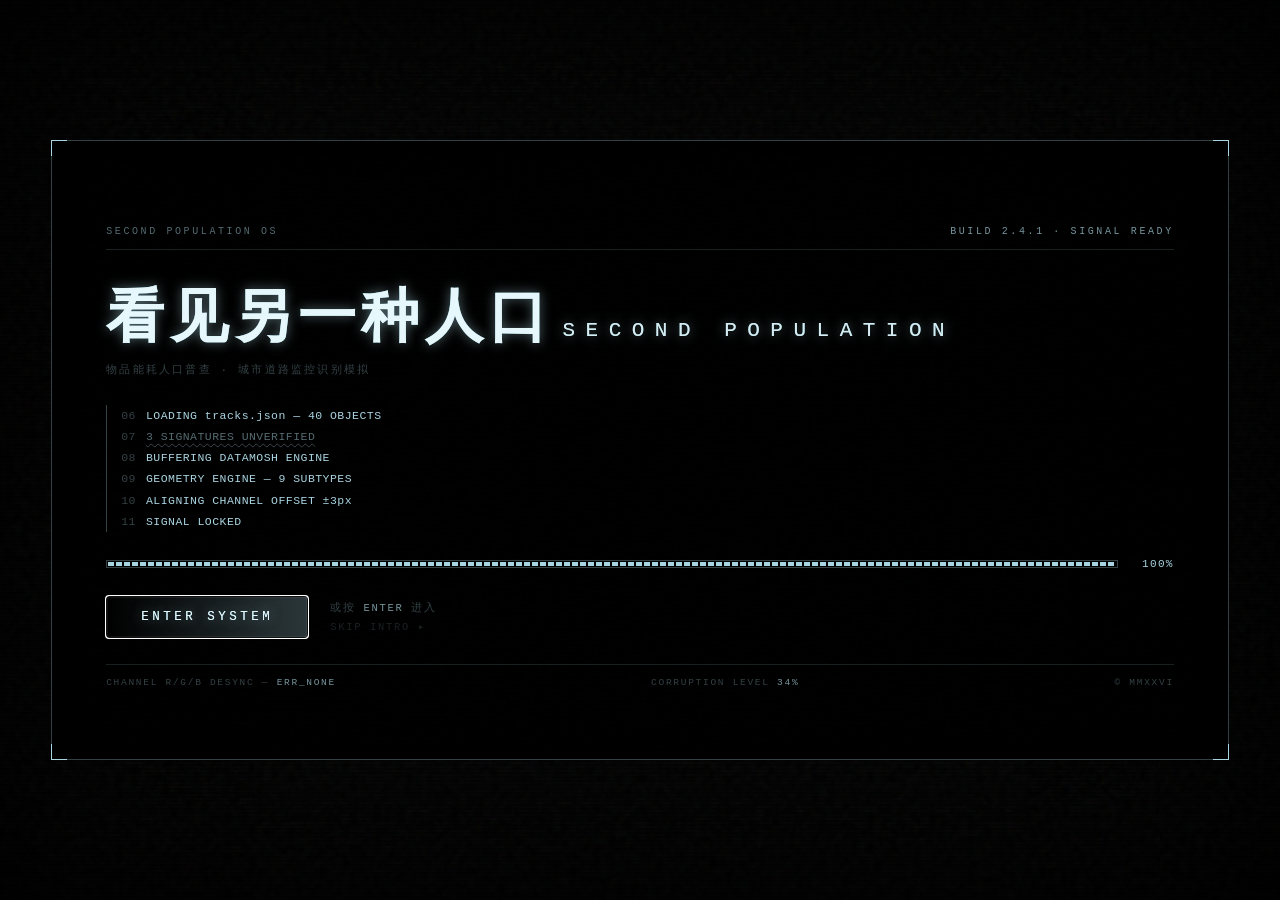
==== index.html @ 6840b229 "feat: 第二人口监控识别网站初版 把街道监控里的 40 个物体当作「人口」来清点其制造能耗与碳排放。  主要内容： - 主监控界面：视频播放、40 个目标的识别框与轨迹、识别进度 - 全屏档案两段" ====
<!DOCTYPE html>
<html lang="zh-CN">
<head>
<meta charset="UTF-8">
<meta name="viewport" content="width=device-width, initial-scale=1.0">
<meta name="description" content="看见另一种人口 — 物品能耗人口普查 · 城市道路监控识别模拟">
<title>SECOND POPULATION — 看见另一种人口 / OBJECT ARCHIVE</title>
<link rel="stylesheet" href="style.css">
<link rel="stylesheet" href="glitch.css">
</head>
<body class="is-booting">

<!-- ══════════ GLITCH 开场启动界面 ══════════ -->
<section class="boot" id="bootScreen" aria-label="系统启动">
  <!-- 噪点 + 扫描线 + 纵向滚动条 -->
  <div class="boot-noise" aria-hidden="true"></div>
  <div class="boot-scan" aria-hidden="true"></div>
  <div class="boot-sweep" aria-hidden="true"></div>
  <div class="boot-vignette" aria-hidden="true"></div>

  <div class="boot-inner">
    <div class="boot-corner bc-tl" aria-hidden="true"></div>
    <div class="boot-corner bc-tr" aria-hidden="true"></div>
    <div class="boot-corner bc-bl" aria-hidden="true"></div>
    <div class="boot-corner bc-br" aria-hidden="true"></div>

    <header class="boot-head">
      <span>SECOND POPULATION OS</span>
      <span class="boot-head-r">BUILD 2.4.1 · SIGNAL READY</span>
    </header>

    <div class="boot-title-wrap">
      <h2 class="boot-title glitch-split" data-text="看见另一种人口">看见另一种人口</h2>
      <p class="boot-sub glitch-split-sm" data-text="SECOND POPULATION">SECOND POPULATION</p>
      <p class="boot-tag">物品能耗人口普查 · 城市道路监控识别模拟</p>
    </div>

    <!-- 启动日志：JS 逐行揭示 -->
    <div class="boot-log" id="bootLog" aria-live="polite"></div>

    <div class="boot-meter">
      <div class="boot-meter-track"><i id="bootFill"></i></div>
      <span id="bootPct">00%</span>
    </div>

    <div class="boot-enter-row">
      <button id="bootEnter" class="boot-enter" type="button" disabled>
        <span class="be-frame" aria-hidden="true"></span>
        <span class="be-label glitch-split-sm" data-text="ENTER SYSTEM">ENTER SYSTEM</span>
      </button>
      <div class="boot-hint">
        <span>或按 <b>ENTER</b> 进入</span>
        <span class="boot-skip">SKIP INTRO ▸</span>
      </div>
    </div>

    <footer class="boot-foot">
      <span>CHANNEL R/G/B DESYNC — <b id="bootErr">ERR_NONE</b></span>
      <span>CORRUPTION LEVEL <b id="bootLvl">00%</b></span>
      <span>© MMXXVI</span>
    </footer>
  </div>
</section>

<!-- ══════════ 顶栏 ══════════ -->
<header class="topbar">
  <div class="brand">
    <span class="brand-mark"></span>
    <div class="brand-text">
      <h1>看见另一种人口<span class="sub">SECOND POPULATION</span></h1>
    </div>
  </div>
  <div class="top-meta">
    <span class="meta-item">CAM 01 / STREET</span>
    <span class="meta-item live-dot">LIVE</span>
    <span class="meta-item" id="recTime">REC 00:00:00:00</span>
  </div>
</header>

<main class="layout">

  <!-- ══════════ 左侧：场景导航 + 进度 + 目标清单（浮层） ══════════ -->
  <aside class="sidebar">
    <nav class="scene-nav">
      <button class="scene active" type="button"><i>▙</i>STREET</button>
      <button class="scene" type="button" disabled><i>▞</i>SIDEWALK</button>
      <button class="scene" type="button" disabled><i>▦</i>INTERIOR</button>
      <button class="scene" type="button" disabled><i>▟</i>PUBLIC SPACE</button>
    </nav>

    <div class="detect-counter">
      <span class="count" id="detectCount">00</span><span class="total" id="detectTotal">/ 40</span>
      <span class="count-label">OBJECTS DETECTED / TRACKED</span>
    </div>

    <!-- 识别跟踪进度 -->
    <div class="track-progress">
      <div class="tp-head">
        <span>TRACKING PROGRESS</span>
        <span class="tp-pct" id="tpPct">0%</span>
      </div>
      <div class="tp-bar"><i id="tpBar"></i></div>
      <div class="tp-sub">已识别 <b id="tpCount">0</b> / <span id="tpTotal">40</span> · 识别进度随视频推进</div>
    </div>

    <section class="target-list">
      <h2>标注清单 · TARGETS</h2>
      <ul id="targetList"><!-- JS 注入 --></ul>
    </section>

    <div class="sidebar-foot">
      <p>点击清单可跳转至目标出现时刻</p>
    </div>
  </aside>

  <!-- ══════════ 中央：监控画面 ══════════ -->
  <section class="stage">
    <div class="viewport" id="viewport">
      <video id="cam" src="traffic_clip.mp4" preload="auto" playsinline loop muted></video>

      <!-- 网格 / 扫描线 / 角标 -->
      <div class="grid-overlay" aria-hidden="true"></div>
      <div class="scanline" aria-hidden="true"></div>
      <div class="corner tl" aria-hidden="true"></div>
      <div class="corner tr" aria-hidden="true"></div>
      <div class="corner bl" aria-hidden="true"></div>
      <div class="corner br" aria-hidden="true"></div>

      <!-- GLITCH：信号劣化叠加层（扫描线 / 噪声 / 切片 / 抖动） -->
      <div class="sig-degrade" id="sigDegrade" data-level="1" aria-hidden="true">
        <div class="sd-noise"></div>
        <div class="sd-scan"></div>
        <div class="sd-slices" id="sdSlices"></div>
        <div class="sd-tear"></div>
        <div class="sd-flicker"></div>
      </div>

      <div class="viewport-hud" aria-hidden="true">
        <span id="hudClock">T+0.0s</span>
        <span>ZONE A · 深南大道东向</span>
        <span id="hudFps">TRACKING @ 25 FPS</span>
      </div>

      <!-- 信号劣化强度控制 -->
      <div class="sig-ctl" id="sigCtl">
        <span class="sig-ctl-label">SIGNAL DEGRADATION</span>
        <div class="sig-ctl-btns" role="group" aria-label="信号劣化强度">
          <button type="button" data-lv="0" title="关闭信号劣化">OFF</button>
          <button type="button" data-lv="1" class="on" title="轻度">LOW</button>
          <button type="button" data-lv="2" title="中度">HIGH</button>
        </div>
      </div>

      <!-- 识别框层（JS 注入） -->
      <div class="track-layer" id="trackLayer"></div>

      <!-- 点击反馈 toast -->
      <div class="id-toast" id="idToast">objectId → TRK-0000</div>
    </div>

    <div class="transport">
      <button id="playBtn" type="button" aria-label="播放/暂停">❚❚</button>
      <div class="timeline" id="timeline">
        <div class="timeline-fill" id="timelineFill"></div>
        <div class="timeline-handle" id="timelineHandle"></div>
        <div class="timeline-tip" id="timelineTip">00:00</div>
      </div>
      <span class="timecode" id="timecode">00:00 / 00:30</span>
    </div>
  </section>

  <!-- ══════════ 右侧：数据可视化（制成品 vs 世界人口） ══════════ -->
  <aside class="dataviz" id="dataviz" aria-label="数据可视化：工业制成品与世界人口">
    <header class="dv-head">
      <span class="dv-title">工业制成品 vs 世界人口</span>
      <span class="dv-range">1950 — 2025</span>
    </header>

    <div class="dv-lanes">
      <div class="dv-lane dv-objects">
        <div class="dv-label"><i class="swatch"></i>工业制成品</div>
        <div class="dv-value" id="dvObjectsValue">0.80B</div>
        <div class="dv-unit">累计制造量 · 示意</div>
      </div>
      <div class="dv-lane dv-people">
        <div class="dv-label"><i class="swatch"></i>世界人口</div>
        <div class="dv-value" id="dvPeopleValue">2.50B</div>
        <div class="dv-unit">人口 · 示意模型</div>
      </div>
    </div>

    <div class="dv-plot">
      <canvas id="dvCanvas" role="img" aria-label="两列下落粒子分别累积工业制成品与世界人口"></canvas>
      <div class="dv-axis" aria-hidden="true">
        <span>1950</span><span id="dvYearValue">1950</span><span>2025</span>
      </div>
    </div>

    <div class="dv-controls">
      <button id="dvToggle" type="button" aria-pressed="true">暂停</button>
      <input id="dvRange" type="range" min="1950" max="2025" step="1" value="1950" aria-label="选择年份">
    </div>
    <div class="dv-foot">粒子密度表示相对量级，非一一对应计数</div>
  </aside>

  <!-- ══════════ 底部：3D 人群 + 档案库 + 实时代码 ══════════ -->
  <div class="deck">

    <!-- 3D 人群：第二人口群像 -->
    <section class="crowd" id="crowdPanel" aria-label="第二人口群像">
      <header class="deck-head">
        <span class="dh-index">04</span>
        <span class="dh-title">第二人口群像</span>
        <span class="dh-en">POPULATION</span>
      </header>
      <canvas id="crowdCanvas" aria-label="由识别目标生成的三维人物群像"></canvas>
      <div class="crowd-foot"><span id="crowdCount">0</span> 个目标已被识别为「另一种人口」</div>
    </section>

    <!-- 档案库：缩略图卡片横排 -->
    <section class="library" id="library" aria-label="档案库">
      <header class="deck-head">
        <span class="dh-index">05</span>
        <span class="dh-title">进入档案库</span>
        <span class="dh-en">POPULATION ARCHIVE</span>
        <span class="dh-count" id="libCount">0 / 40 RECORDS</span>
      </header>
      <div class="lib-track" id="libTrack"><!-- JS 注入卡片 --></div>
    </section>

    <!-- 实时代码变化 -->
    <section class="codepanel" id="codePanel" aria-label="实时识别代码">
      <header class="deck-head">
        <span class="dh-index">06</span>
        <span class="dh-title">实时识别代码</span>
        <span class="dh-en">LIVE CODE</span>
        <span class="dh-live"><i></i>RUNNING</span>
      </header>
      <pre class="code-body" id="codeBody"><code></code></pre>
    </section>

  </div>
</main>

<!-- ══════════ 底部：滚动统计 ══════════ -->
<footer class="tickerbar">
  <div class="ticker-label">ENERGY CENSUS · 实时普查</div>
  <div class="ticker-stats">
    <span>已识别目标 <b id="statObjects">0</b></span>
    <span>累计制造能耗 <b id="statEnergy">0</b> kWh</span>
    <span>累计制造用水 <b id="statWater">0</b> t</span>
    <span>画面人流 <b id="statPersons">0</b></span>
    <span class="ticker-note">* 能耗数据为模拟估算值</span>
  </div>
</footer>

<!-- 空调档案模块（v7 handoff）同源 iframe 承载层 -->
<iframe id="acArchive" class="ac-archive" src="./ac-archive/index.html" title="空调档案 · SP-0004" hidden></iframe>
<button id="acArchiveClose" class="ac-archive-close" type="button" hidden aria-label="返回主监控">← 返回监控</button>

<!-- ══════════ 通用 OBJECT ARCHIVE（全屏两段式：扫描 → 档案） ══════════ -->
<section class="obj-archive" id="objArchive" hidden aria-hidden="true">
  <button id="objArchiveClose" class="obj-archive-close" type="button">← 返回监控</button>

  <!-- 阶段一：几何扫描 -->
  <div class="oa-stage oa-scan" id="oaScan">
    <div class="scan-shell" id="oaScanShell">
      <div class="scan-header">
        <span id="oaScanId">SP-0000</span><span>AC / 01</span><span>GEOMETRY</span><span>ROTATION</span><span>SECOND POPULATION</span>
      </div>
      <div class="scan-window">
        <div class="scan-crosses" id="oaCrosses" aria-hidden="true"></div>
        <canvas id="oaModelCanvas" class="scan-canvas" aria-label="目标三维模型旋转扫描"></canvas>
        <span class="scan-corner sc-tl" aria-hidden="true"></span>
        <span class="scan-corner sc-br" aria-hidden="true"></span>
        <div class="scan-drift" aria-hidden="true"></div>
      </div>
      <div class="scan-meter">
        <div class="segmented-track" id="oaProgressBar" role="progressbar" aria-label="几何采集进度" aria-valuemin="0" aria-valuemax="100" aria-valuenow="0">
          <div id="oaProgressFill"></div>
        </div>
        <span id="oaProgressNum">00%</span>
      </div>
      <div class="scan-copy">
        <span id="oaScanStatus" role="status">INITIALIZING</span>
        <span>PREPARING DOSSIER</span>
      </div>
    </div>
    <span class="scan-footnote">ACQUISITION RECORD / <b id="oaFootnoteId">SP-0000</b></span>
  </div>

  <!-- 阶段二：档案 -->
  <div class="oa-stage oa-dossier" id="oaDossier" hidden>
    <div class="dossier-shell">
      <header class="dossier-header reveal r0">
        <strong id="oaSubject">SUBJECT SP-0000</strong>
        <span>SECOND POPULATION / OBJECT ARCHIVE</span>
        <span class="record-open"><i class="record-icon" aria-hidden="true"></i> RECORD OPEN</span>
      </header>

      <div class="dossier-grid">
        <!-- 左：模型视觉列 -->
        <div class="visual-column">
          <section class="dossier-box object-visual reveal r1">
            <div class="mini-heading">
              <span>IMAGE / ACQUISITION RECORD</span>
              <span id="oaViewLabel">VIEW 01/01</span>
            </div>
            <canvas id="oaSolidCanvas" class="approved-object" aria-label="目标实体模型"></canvas>
            <span class="visual-caption">OPERATION SIMULATION / NOT LIVE TELEMETRY</span>
          </section>
          <div class="insets">
            <section class="dossier-box anatomy reveal r3">
              <div class="mini-heading">GEOMETRY / 线框结构</div>
              <canvas id="oaWireCanvas" class="approved-detail" aria-label="目标线框结构图"></canvas>
            </section>
            <section class="dossier-box anatomy reveal r4">
              <div class="mini-heading">PROFILE / 侧影视图</div>
              <canvas id="oaProfileCanvas" class="approved-detail" aria-label="目标侧影视图"></canvas>
            </section>
          </div>
        </div>

        <!-- 右：身份 / 碳记录 / 资源连接 -->
        <div class="info-column">
          <section class="dossier-box identity-box reveal r2">
            <div class="record-name">
              <h2 id="oaName" tabindex="-1">目标名称</h2>
              <p id="oaNameEn">TARGET LABEL</p>
            </div>
            <dl class="identity-table" id="oaIdentity"></dl>
          </section>

          <section class="dossier-box carbon-box reveal r4">
            <h3>CARBON RECORD · 碳记录</h3>
            <div class="carbon-body">
              <div class="carbon-value">
                <span>USE-PHASE CO₂e</span>
                <strong id="oaCarbonValue">DATA PENDING</strong>
                <small>kg CO₂e</small>
                <p id="oaCarbonNote">MODEL, ENERGY USE AND GRID<br>FACTOR REQUIRED.</p>
              </div>
              <div class="carbon-diagram">
                <span>SCHEMATIC / NOT MEASURED</span>
                <div class="carbon-chain">
                  <div>
                    <svg viewBox="0 0 60 60" aria-hidden="true"><path d="M32 5 16 32h13l-4 23 21-33H32Z" class="filled-wire"/></svg>
                    <b>INPUT<br>ENERGY</b>
                  </div>
                  <span class="arrow">→</span>
                  <div>
                    <svg viewBox="0 0 60 60" aria-hidden="true"><path d="M8 51V34l12-8v9l12-9v25M32 51V9h8v42M9 51h44M14 42v4m8-4v4"/></svg>
                    <b>EMISSION<br>FACTOR</b>
                  </div>
                  <span class="arrow">→</span>
                  <div>
                    <svg viewBox="0 0 60 60" aria-hidden="true"><path d="M14 44a12 12 0 0 1 0-24 17 17 0 0 1 32 0 12 12 0 0 1 0 24Z"/><text x="30" y="35" text-anchor="middle">CO₂</text></svg>
                    <b>CO₂e</b>
                  </div>
                </div>
              </div>
            </div>
          </section>

          <section class="dossier-box resource-box reveal r5">
            <header>
              <h3>RESOURCE CONNECTION · 资源连接</h3>
              <span>SOURCE VERIFICATION PENDING<br>BOUNDARY / USE PHASE</span>
            </header>
            <div class="resource-network">
              <div class="resource-inputs">
                <div><span>MATERIALS</span><b>→</b><span>MANUFACTURE</span></div>
                <div><span>ELECTRICITY</span><b>→</b><span>OPERATION</span></div>
              </div>
              <b class="network-arrow">→</b>
              <div class="resource-unit">
                <svg viewBox="0 0 90 64" aria-hidden="true">
                  <rect x="5" y="4" width="80" height="53"/>
                  <circle cx="32" cy="30" r="21"/><circle cx="32" cy="30" r="5"/>
                  <path d="M11 30h42M32 9v42M17 15l30 30M17 45l30-30M61 14h16m-16 7h16m-16 7h16m-16 7h16M15 57v5m60-5v5"/>
                </svg>
                <span id="oaResourceUnit">OBJECT</span>
              </div>
              <b class="network-arrow">→</b>
              <span class="resource-result">USE-PHASE<br>CO₂e</span>
            </div>
          </section>
        </div>
      </div>

      <footer class="dossier-footer reveal r6">
        <button id="oaBackToScene" type="button">◀ 返回监控</button>
        <span id="oaFooterNote">MODEL-SPECIFIC DATA NOT YET VERIFIED.</span>
        <div>
          <button id="oaPrev" type="button">‹ 上一目标</button>
          <button id="oaNext" type="button">下一目标 ›</button>
          <button id="oaReplay" type="button">REPLAY ↻</button>
        </div>
      </footer>
    </div>
  </div>
</section>

<script src="glitch.js"></script>
<script src="model-loader/cam.js"></script>
<script src="model-loader/model-engine.js"></script>
<script src="panels.js"></script>
<script src="tracker.js"></script>
</body>
</html>
---- style.css ----
/* ═══════════════════════════════════════════════════
   SECOND POPULATION — 看见另一种人口
   配色约束：仅 黑色 #000000 + #A8D3E0（含其透明度层级）
   ═══════════════════════════════════════════════════ */

:root {
  --ink: #A8D3E0;
  --ink-90: rgba(168, 211, 224, .9);
  --ink-70: rgba(168, 211, 224, .7);
  --ink-50: rgba(168, 211, 224, .5);
  --ink-30: rgba(168, 211, 224, .3);
  --ink-15: rgba(168, 211, 224, .15);
  --ink-08: rgba(168, 211, 224, .08);
  --bg: #000000;
  --mono: "JetBrains Mono", "SFMono-Regular", Consolas, "Courier New", monospace;
  --sans: "PingFang SC", "Microsoft YaHei", "Helvetica Neue", sans-serif;
}

* { margin: 0; padding: 0; box-sizing: border-box; }

html, body {
  height: 100%;
  background: var(--bg);
  color: var(--ink);
  font-family: var(--sans);
  overflow: hidden;
}

body {
  display: flex;
  flex-direction: column;
  height: 100dvh;
}

/* ─────────── 顶栏 ─────────── */
.topbar {
  display: flex;
  justify-content: space-between;
  align-items: center;
  padding: 14px 24px;
  border-bottom: 1px solid var(--ink-30);
  flex: 0 0 auto;
}

.brand { display: flex; align-items: center; gap: 14px; }

.brand-mark {
  width: 12px; height: 12px;
  background: var(--ink);
  clip-path: polygon(0 0, 100% 0, 100% 70%, 70% 100%, 0 100%);
}

.brand-text h1 {
  font-size: 20px;
  letter-spacing: .12em;
  font-weight: 700;
  display: flex;
  align-items: baseline;
  gap: 12px;
}

.brand-text h1 .sub {
  font-family: var(--mono);
  font-size: 11px;
  letter-spacing: .3em;
  color: var(--ink-50);
  font-weight: 400;
}

.tagline {
  font-size: 11px;
  color: var(--ink-50);
  letter-spacing: .08em;
  margin-top: 3px;
}

.top-meta {
  display: flex;
  gap: 22px;
  font-family: var(--mono);
  font-size: 12px;
  letter-spacing: .12em;
  align-items: center;
}

.live-dot::before {
  content: "●";
  margin-right: 6px;
  animation: blink 1.2s steps(2, start) infinite;
}

@keyframes blink { to { visibility: hidden; } }

/* ─────────── 主布局：监控主画面 | 右侧数据可视化 / 底部三栏面板 ─────────── */
.layout {
  flex: 1 1 auto;
  position: relative;
  min-height: 0;
  overflow: hidden;
  display: grid;
  grid-template-columns: minmax(0, 1fr) 320px;
  grid-template-rows: minmax(0, 1fr) 214px;
  gap: 0;
}

.layout > .stage    { grid-column: 1; grid-row: 1; }
.layout > .dataviz  { grid-column: 2; grid-row: 1; }
.layout > .deck     { grid-column: 1 / -1; grid-row: 2; }

/* ─────────── 左侧栏（浮层，仅覆盖上方主画面区） ─────────── */
.sidebar {
  position: absolute;
  left: 0; top: 0;
  bottom: 214px;                     /* 让出底部三栏（deck）空间 */
  width: 232px;
  z-index: 6;
  border-right: 1px solid var(--ink-30);
  background: rgba(0, 0, 0, .66);
  backdrop-filter: blur(3px);
  display: flex;
  flex-direction: column;
  padding: 14px 0;
  min-height: 0;
}

.scene-nav { display: flex; flex-direction: column; }

.scene {
  display: flex;
  align-items: center;
  gap: 10px;
  background: none;
  border: none;
  border-left: 2px solid transparent;
  color: var(--ink-50);
  font-family: var(--mono);
  font-size: 12px;
  letter-spacing: .18em;
  padding: 11px 22px;
  cursor: pointer;
  text-align: left;
}

.scene i { font-style: normal; font-size: 14px; }

.scene.active {
  color: var(--ink);
  border-left-color: var(--ink);
  background: var(--ink-08);
}

.scene:disabled { opacity: .35; cursor: not-allowed; }
.scene:not(:disabled):hover { color: var(--ink); background: var(--ink-08); }

.detect-counter {
  padding: 22px;
  border-top: 1px solid var(--ink-15);
  border-bottom: 1px solid var(--ink-15);
  margin-top: 18px;
}

.detect-counter .count {
  font-family: var(--mono);
  font-size: 40px;
  font-weight: 700;
  letter-spacing: .04em;
}

.detect-counter .total {
  font-family: var(--mono);
  font-size: 16px;
  color: var(--ink-50);
  margin-left: 4px;
}

.count-label {
  display: block;
  font-family: var(--mono);
  font-size: 10px;
  letter-spacing: .22em;
  color: var(--ink-50);
  margin-top: 6px;
}

/* ─────────── 识别跟踪进度 ─────────── */
.track-progress {
  padding: 16px 22px 20px;
  border-bottom: 1px solid var(--ink-15);
}

.tp-head {
  display: flex;
  justify-content: space-between;
  align-items: baseline;
  font-family: var(--mono);
  font-size: 10px;
  letter-spacing: .22em;
  color: var(--ink-50);
}

.tp-pct {
  font-size: 22px;
  font-weight: 700;
  letter-spacing: .04em;
  color: var(--ink);
}

.tp-bar {
  margin-top: 10px;
  height: 4px;
  background: var(--ink-15);
  overflow: hidden;
}

.tp-bar i {
  display: block;
  height: 100%;
  width: 0;
  background: var(--ink);
  box-shadow: 0 0 8px var(--ink-50);
  transition: width .18s linear;
}

.tp-sub {
  margin-top: 9px;
  font-family: var(--mono);
  font-size: 10px;
  letter-spacing: .1em;
  color: var(--ink-50);
}

.tp-sub b { color: var(--ink); font-weight: 700; }

.target-list { flex: 1 1 auto; overflow-y: auto; padding: 16px 0; }

.target-list h2 {
  font-family: var(--mono);
  font-size: 10px;
  letter-spacing: .24em;
  color: var(--ink-50);
  padding: 0 22px 10px;
  font-weight: 400;
}

.target-list ul { list-style: none; }

.target-item {
  padding: 9px 22px;
  cursor: pointer;
  border-left: 2px solid transparent;
  transition: background .2s;
}

.target-item:hover, .target-item.selected {
  background: var(--ink-08);
  border-left-color: var(--ink);
}

.target-item .t-name {
  font-size: 13px;
  display: flex;
  justify-content: space-between;
}

.target-item .t-name .t-id {
  font-family: var(--mono);
  font-size: 10px;
  color: var(--ink-50);
}

.target-item .t-time {
  font-family: var(--mono);
  font-size: 10px;
  color: var(--ink-50);
  margin-top: 3px;
  letter-spacing: .08em;
}

.target-item .t-status {
  display: inline-block;
  width: 6px; height: 6px;
  border-radius: 50%;
  border: 1px solid var(--ink-50);
  margin-right: 6px;
  vertical-align: 1px;
}

.target-item.onscreen .t-status { background: var(--ink); border-color: var(--ink); }

.sidebar-foot {
  padding: 12px 22px;
  font-size: 10px;
  color: var(--ink-30);
  border-top: 1px solid var(--ink-15);
  font-family: var(--mono);
  letter-spacing: .06em;
}

/* ─────────── 中央舞台（网格项） ─────────── */
.stage {
  position: relative;
  display: flex;
  flex-direction: column;
  min-width: 0;
  min-height: 0;
  overflow: hidden;
}

.viewport {
  position: relative;
  flex: 1 1 auto;
  min-height: 0;
  background: var(--bg);
  border: none;
  overflow: hidden;
}

.viewport video {
  position: absolute;
  inset: 0;
  width: 100%;
  height: 100%;
  object-fit: contain;
  background: var(--bg);
}

/* 网格与扫描线 */
.grid-overlay {
  position: absolute; inset: 0;
  pointer-events: none;
  background-image:
    linear-gradient(var(--ink-08) 1px, transparent 1px),
    linear-gradient(90deg, var(--ink-08) 1px, transparent 1px);
  background-size: 8.333% 16.66%;
  mix-blend-mode: screen;
}

.scanline {
  position: absolute;
  top: 0; bottom: 0;
  width: 2px;
  background: linear-gradient(180deg, transparent, var(--ink-70), transparent);
  box-shadow: 0 0 18px var(--ink-50);
  animation: scan 7s linear infinite;
  pointer-events: none;
}

@keyframes scan {
  0%   { left: -2%; opacity: 0; }
  6%   { opacity: 1; }
  94%  { opacity: 1; }
  100% { left: 102%; opacity: 0; }
}

.corner {
  position: absolute;
  width: 26px; height: 26px;
  border: 1px solid var(--ink-70);
  pointer-events: none;
}
.corner.tl { top: 10px; left: 10px; border-right: none; border-bottom: none; }
.corner.tr { top: 10px; right: 10px; border-left: none; border-bottom: none; }
.corner.bl { bottom: 10px; left: 10px; border-right: none; border-top: none; }
.corner.br { bottom: 10px; right: 10px; border-left: none; border-top: none; }

.viewport-hud {
  position: absolute;
  top: 14px; left: 252px; right: 46px;
  display: flex;
  justify-content: space-between;
  font-family: var(--mono);
  font-size: 10px;
  letter-spacing: .18em;
  color: var(--ink-70);
  pointer-events: none;
  text-shadow: 0 0 6px var(--bg);
}

/* ─────────── 识别框层 ─────────── */
.track-layer {
  position: absolute;
  inset: 0;
  pointer-events: none;
}

.track-box {
  position: absolute;
  pointer-events: auto;
  cursor: crosshair;
  /* 角括号式识别框：四条边只保留角落 */
  border: 1px solid var(--ink-15);
  transition: border-color .18s, background .18s;
  animation: lock-on .38s cubic-bezier(.22, 1, .36, 1);
}

@keyframes lock-on {
  0%   { transform: scale(1.35); opacity: 0; }
  60%  { transform: scale(.97); opacity: 1; }
  100% { transform: scale(1); }
}

.track-box::before, .track-box::after,
.track-box .c::before, .track-box .c::after {
  content: "";
  position: absolute;
  width: 14px; height: 14px;
  border: 2px solid var(--ink);
  transition: border-color .18s;
}
.track-box::before      { top: -2px; left: -2px;  border-right: none; border-bottom: none; }
.track-box::after       { top: -2px; right: -2px; border-left: none;  border-bottom: none; }
.track-box .c::before   { bottom: -2px; left: -2px;  border-right: none; border-top: none; }
.track-box .c::after    { bottom: -2px; right: -2px; border-left: none;  border-top: none; }

.track-box:hover, .track-box.selected {
  border-color: var(--ink-50);
  background: var(--ink-08);
}

.track-box.selected {
  box-shadow: 0 0 24px var(--ink-30) inset, 0 0 18px var(--ink-15);
}

.track-tag {
  position: absolute;
  top: -1px;
  left: -1px;
  transform: translateY(-100%);
  display: flex;
  align-items: center;
  gap: 6px;
  background: var(--bg);
  border: 1px solid var(--ink-50);
  border-bottom: none;
  padding: 2px 7px;
  font-family: var(--mono);
  font-size: 10px;
  letter-spacing: .1em;
  white-space: nowrap;
  color: var(--ink);
}

.track-tag .conf { color: var(--ink-50); }

/* 识别框锁定进度条：目标出现后填充，模拟锁定过程 */
.track-tag .lock {
  position: relative;
  display: inline-block;
  width: 26px;
  height: 3px;
  background: var(--ink-15);
  overflow: hidden;
}

.track-tag .lock i {
  position: absolute;
  left: 0; top: 0; bottom: 0;
  width: 0;
  background: var(--ink);
  transition: width .12s linear;
}

.track-box .crosshair {
  position: absolute;
  left: 50%; top: 50%;
  width: 10px; height: 10px;
  transform: translate(-50%, -50%);
  opacity: .55;
}
.track-box .crosshair::before, .track-box .crosshair::after {
  content: "";
  position: absolute;
  background: var(--ink-70);
}
.track-box .crosshair::before { left: 50%; top: 0; bottom: 0; width: 1px; }
.track-box .crosshair::after  { top: 50%; left: 0; right: 0; height: 1px; }

/* 点击反馈 toast */
.id-toast {
  position: absolute;
  bottom: 68px;
  left: 50%;
  transform: translate(-50%, 12px);
  background: var(--bg);
  border: 1px solid var(--ink);
  color: var(--ink);
  font-family: var(--mono);
  font-size: 12px;
  letter-spacing: .14em;
  padding: 8px 18px;
  opacity: 0;
  pointer-events: none;
  transition: opacity .25s, transform .25s;
  z-index: 8;
}

.id-toast.show { opacity: 1; transform: translate(-50%, 0); }

/* ─────────── 播放条（浮于画面底部） ─────────── */
.transport {
  position: absolute;
  left: 50%;
  bottom: 14px;
  transform: translateX(-50%);
  z-index: 5;
  display: flex;
  align-items: center;
  gap: 14px;
  padding: 8px 16px;
  background: rgba(0, 0, 0, .62);
  border: 1px solid var(--ink-30);
  backdrop-filter: blur(3px);
  width: min(560px, 62%);
}

#playBtn {
  width: 34px; height: 26px;
  background: none;
  border: 1px solid var(--ink-50);
  color: var(--ink);
  font-size: 11px;
  cursor: pointer;
  font-family: var(--mono);
}
#playBtn:hover { background: var(--ink-15); }

.timeline {
  flex: 1 1 auto;
  height: 3px;
  background: var(--ink-15);
  cursor: pointer;
  position: relative;
}

.timeline-fill {
  position: absolute;
  left: 0; top: 0; bottom: 0;
  width: 0%;
  background: var(--ink);
}

.timecode {
  font-family: var(--mono);
  font-size: 11px;
  color: var(--ink-70);
  letter-spacing: .1em;
}

/* ─────────── 底部滚动统计 ─────────── */
.tickerbar {
  flex: 0 0 auto;
  display: flex;
  align-items: center;
  gap: 26px;
  border-top: 1px solid var(--ink-30);
  padding: 10px 24px;
  font-family: var(--mono);
  font-size: 11px;
  letter-spacing: .1em;
  overflow: hidden;
  white-space: nowrap;
}

.ticker-label {
  color: var(--bg);
  background: var(--ink);
  padding: 3px 10px;
  font-weight: 700;
  flex: 0 0 auto;
}

.ticker-stats {
  display: flex;
  gap: 34px;
  color: var(--ink-70);
  animation: ticker-glow 3s ease-in-out infinite alternate;
}

.ticker-stats b { color: var(--ink); font-weight: 700; }
.ticker-note { color: var(--ink-30); }

@keyframes ticker-glow { from { opacity: .75; } to { opacity: 1; } }

/* 窄屏降级 */
@media (max-width: 900px) {
  .track-progress { padding: 12px 16px 16px; }
  .tp-pct { font-size: 18px; }
  .sidebar { width: 190px; }
  .transport { width: 84%; }
}

/* ═══════════════════════════════════════════════════
   入场动效 · 微交互 · 播放头 · 无障碍
   ═══════════════════════════════════════════════════ */

@keyframes riseTop    { from { opacity: 0; transform: translateY(-10px); } to { opacity: 1; transform: none; } }
@keyframes riseLeft   { from { opacity: 0; transform: translateX(-14px); } to { opacity: 1; transform: none; } }
@keyframes riseBottom { from { opacity: 0; transform: translateY(10px);  } to { opacity: 1; transform: none; } }
@keyframes fadeIn     { from { opacity: 0; } to { opacity: 1; } }

.topbar    { animation: riseTop    .7s cubic-bezier(.22, 1, .36, 1) both; }
.sidebar   { animation: riseLeft   .7s cubic-bezier(.22, 1, .36, 1) .08s both; }
.viewport  { animation: fadeIn     .9s ease .16s both; }
.transport { animation: fadeIn     .8s ease .26s both; }
.tickerbar { animation: riseBottom .7s cubic-bezier(.22, 1, .36, 1) .12s both; }

/* 选中识别框：跟踪脉冲呼吸光 */
.track-box.selected {
  animation: trackPulse 1.9s ease-in-out infinite;
}
@keyframes trackPulse {
  0%, 100% {
    box-shadow: 0 0 24px var(--ink-30) inset, 0 0 0 0 var(--ink-30), 0 0 14px var(--ink-15);
    border-color: var(--ink-50);
  }
  50% {
    box-shadow: 0 0 24px var(--ink-30) inset, 0 0 0 1px var(--ink-50), 0 0 26px var(--ink-30);
    border-color: var(--ink);
  }
}

/* 时间轴播放头 + 悬浮时间提示 */
.timeline-handle {
  position: absolute;
  top: 50%; left: 0;
  width: 11px; height: 11px;
  border-radius: 50%;
  background: var(--ink);
  transform: translate(-50%, -50%);
  box-shadow: 0 0 8px var(--ink-70);
  pointer-events: none;
  transition: left .05s linear;
}
.timeline-tip {
  position: absolute;
  bottom: 16px; left: 0;
  transform: translateX(-50%);
  background: var(--bg);
  border: 1px solid var(--ink-50);
  color: var(--ink);
  font-family: var(--mono);
  font-size: 10px;
  letter-spacing: .12em;
  padding: 2px 6px;
  white-space: nowrap;
  opacity: 0;
  pointer-events: none;
  transition: opacity .15s;
}
.timeline:hover .timeline-tip { opacity: 1; }

/* ─────────── 空调档案模块（v7 handoff）iframe 承载层 ─────────── */
.ac-archive {
  position: fixed;
  inset: 0;
  width: 100%;
  height: 100dvh;
  border: 0;
  background: #000;
  z-index: 60;
  opacity: 0;
  transition: opacity .3s ease;
}
.ac-archive:not([hidden]) { opacity: 1; }
.ac-archive[hidden] { display: none !important; }

.ac-archive-close {
  position: fixed;
  top: 16px; right: 16px;
  z-index: 61;
  background: rgba(0, 0, 0, .6);
  border: 1px solid var(--ink-50);
  color: var(--ink);
  font-family: var(--mono);
  font-size: 11px;
  letter-spacing: .14em;
  padding: 8px 14px;
  cursor: pointer;
  backdrop-filter: blur(3px);
  transition: background .18s, border-color .18s;
}
.ac-archive-close:hover { background: var(--ink-15); border-color: var(--ink); }
.ac-archive-close[hidden] { display: none !important; }

/* 空调目标识别框：常驻、醒目、区别于其它目标（仍遵循 黑 + #A8D3E0 约束） */
.track-box.ac-box {
  border-color: var(--ink);
  border-width: 1.5px;
  background: rgba(168, 211, 224, .12);
  box-shadow: 0 0 18px rgba(168, 211, 224, .40);
  animation: acBoxGlow 2.4s ease-in-out infinite;
  z-index: 2;
}
.track-box.ac-box .track-tag { border-color: var(--ink); font-weight: 700; }
.track-box.ac-box.selected { animation: trackPulse 1.9s ease-in-out infinite; }

/* 中央脉冲信标：吸引注意，提示「这里有可点击目标」 */
.track-box.ac-box .ac-beacon {
  position: absolute;
  top: 50%; left: 50%;
  width: 20px; height: 20px;
  transform: translate(-50%, -50%);
  border-radius: 50%;
  border: 1.5px solid var(--ink);
  box-shadow: 0 0 0 0 rgba(168, 211, 224, .55);
  animation: acBeacon 1.8s ease-out infinite;
  pointer-events: none;
}
@keyframes acBeacon {
  0%   { box-shadow: 0 0 0 0   rgba(168, 211, 224, .55); }
  70%  { box-shadow: 0 0 0 18px rgba(168, 211, 224, 0); }
  100% { box-shadow: 0 0 0 0   rgba(168, 211, 224, 0); }
}
@keyframes acBoxGlow {
  0%, 100% { box-shadow: 0 0 12px rgba(168, 211, 224, .30); }
  50%      { box-shadow: 0 0 22px rgba(168, 211, 224, .55); }
}

/* 常驻提示牌：明确告诉用户「点这里」 */
.track-box.ac-box .ac-hint {
  position: absolute;
  top: 100%;
  left: 50%;
  transform: translateX(-50%);
  margin-top: 8px;
  white-space: nowrap;
  background: var(--bg);
  border: 1px solid var(--ink);
  color: var(--ink);
  font-family: var(--mono);
  font-size: 10px;
  letter-spacing: .14em;
  padding: 4px 9px;
  pointer-events: none;
  animation: acHintPulse 2.4s ease-in-out infinite;
}
@keyframes acHintPulse {
  0%, 100% { opacity: .7; }
  50%      { opacity: 1; }
}

.track-tag .ac-mark {
  color: var(--ink);
  border: 1px solid var(--ink-50);
  padding: 0 4px;
  font-size: 9px;
  letter-spacing: .12em;
}

.target-item .ac-badge {
  color: var(--ink);
  border: 1px solid var(--ink-50);
  font-size: 9px;
  padding: 0 3px;
  margin-left: 5px;
  font-family: var(--mono);
}

/* 无障碍：尊重「减少动态效果」偏好 */
@media (prefers-reduced-motion: reduce) {
  *, *::before, *::after {
    animation-duration: .001ms !important;
    animation-iteration-count: 1 !important;
    transition-duration: .001ms !important;
  }
}

/* ═══════════════════════════════════════════════════════════════
   通用 OBJECT ARCHIVE — 全屏两段式档案（v7 范式：扫描 → 档案）
   ═══════════════════════════════════════════════════════════════ */
.obj-archive {
  position: fixed;
  inset: 0;
  z-index: 60;
  background: #000;
  opacity: 0;
  transition: opacity .3s ease;
  overflow: hidden;
}
.obj-archive:not([hidden]) { opacity: 1; }
.obj-archive[hidden] { display: none !important; }

.obj-archive-close {
  position: fixed;
  top: 16px; right: 16px;
  z-index: 61;
  background: rgba(0, 0, 0, .6);
  border: 1px solid var(--ink-50);
  color: var(--ink);
  font-family: var(--mono);
  font-size: 11px;
  letter-spacing: .14em;
  padding: 8px 14px;
  cursor: pointer;
  backdrop-filter: blur(3px);
  transition: background .18s, border-color .18s;
}
.obj-archive-close:hover { background: var(--ink-15); border-color: var(--ink); }

.oa-stage {
  position: absolute;
  inset: 0;
  display: flex;
  align-items: center;
  justify-content: center;
}
.oa-stage[hidden] { display: none !important; }

/* ─────────── 阶段一：几何扫描 ─────────── */
.oa-scan {
  flex-direction: column;
  gap: 14px;
  background:
    radial-gradient(ellipse 60% 50% at 50% 46%, rgba(168, 211, 224, .07), transparent 72%),
    #000;
}
.scan-shell {
  width: min(760px, 76vw, calc(66dvh * 1.45));
  text-shadow: 0 0 2px rgba(160, 229, 255, .31);
}
.scan-header {
  height: 18px;
  min-height: 18px;
  margin-bottom: 8px;
  padding: 0 7px;
  display: flex;
  align-items: center;
  gap: 10px;
  border: 1px solid var(--ink-30);
  border-radius: 3px;
  font-family: var(--mono);
  font-size: 10px;
  letter-spacing: .16em;
  color: var(--ink-70);
  overflow: hidden;
  opacity: var(--content-opacity, 1);
  box-shadow: 0 0 4px rgba(157, 216, 236, .2), inset 0 0 3px rgba(157, 216, 236, .13);
}
.scan-header > span { white-space: nowrap; }
.scan-header > span:first-child { color: var(--ink); font-weight: 700; }

.scan-window {
  position: relative;
  aspect-ratio: 1.42;
  border: 1px solid var(--ink-50);
  border-radius: 10px;
  overflow: hidden;
  background: #000;
  transform: scale(var(--frame-x, 1), var(--frame-y, 1));
  transform-origin: 50% 50%;
  box-shadow: 0 0 22px rgba(148, 213, 236, .18);
}
.scan-window::after {
  content: "";
  position: absolute;
  inset: 0;
  pointer-events: none;
  background: repeating-linear-gradient(0deg, transparent 0 2px, rgba(0, 0, 0, .21) 2px 3px);
  opacity: .5;
}
.scan-canvas {
  position: absolute;
  inset: 0;
  width: 100%;
  height: 100%;
  display: block;
}
.scan-crosses {
  position: absolute;
  inset: 7% 6%;
  pointer-events: none;
  opacity: var(--content-opacity, 1);
}
.scan-crosses span {
  position: absolute;
  width: 10px; height: 10px;
  opacity: .5;
}
.scan-crosses span:nth-child(1)  { left: 0; top: 0; }
.scan-crosses span:nth-child(2)  { left: 20%; top: 0; }
.scan-crosses span:nth-child(3)  { left: 40%; top: 0; }
.scan-crosses span:nth-child(4)  { left: 60%; top: 0; }
.scan-crosses span:nth-child(5)  { left: 80%; top: 0; }
.scan-crosses span:nth-child(6)  { right: 0; top: 0; }
.scan-crosses span:nth-child(7)  { left: 0; bottom: 0; }
.scan-crosses span:nth-child(8)  { left: 20%; bottom: 0; }
.scan-crosses span:nth-child(9)  { left: 40%; bottom: 0; }
.scan-crosses span:nth-child(10) { left: 60%; bottom: 0; }
.scan-crosses span:nth-child(11) { left: 80%; bottom: 0; }
.scan-crosses span:nth-child(12) { right: 0; bottom: 0; }
.scan-crosses span:nth-child(13) { left: 0; top: 50%; }
.scan-crosses span:nth-child(14) { right: 0; top: 50%; }
.scan-crosses span:nth-child(15) { left: 0; top: 25%; }
.scan-crosses span:nth-child(16) { right: 0; top: 25%; }
.scan-crosses span:nth-child(17) { left: 0; top: 75%; }
.scan-crosses span:nth-child(18) { right: 0; top: 75%; }
.scan-crosses span:nth-child(19) { left: 50%; top: 0; }
.scan-crosses span:nth-child(20) { left: 50%; bottom: 0; }
.scan-crosses span::before,
.scan-crosses span::after {
  content: "";
  position: absolute;
  background: var(--ink-70);
}
.scan-crosses span::before { left: 0; top: 4px; width: 10px; height: 1px; }
.scan-crosses span::after  { left: 4px; top: 0; width: 1px; height: 10px; }
.scan-corner {
  position: absolute;
  width: 22px; height: 22px;
  border: 1px solid var(--ink);
  pointer-events: none;
}
.scan-corner.sc-tl { top: 9px; left: 9px; border-right: none; border-bottom: none; }
.scan-corner.sc-br { bottom: 9px; right: 9px; border-left: none; border-top: none; }
.scan-drift {
  position: absolute;
  left: 0; right: 0;
  height: 1px;
  background: linear-gradient(90deg, transparent, rgba(168, 211, 224, .5), transparent);
  box-shadow: 0 0 8px rgba(168, 211, 224, .5);
  animation: scanDrift 3.2s linear infinite;
  pointer-events: none;
}
@keyframes scanDrift {
  0%   { top: 4%; opacity: 0; }
  10%  { opacity: 1; }
  90%  { opacity: 1; }
  100% { top: 96%; opacity: 0; }
}
.scan-meter {
  display: flex;
  align-items: center;
  gap: 12px;
  width: 56%;
  margin: 8px 0 0 8px;
  opacity: var(--content-opacity, 1);
}
.segmented-track {
  flex: 1 1 auto;
  height: 8px;
  background: repeating-linear-gradient(90deg, rgba(53, 92, 106, .34) 0 2px, transparent 2px 4px);
}
.segmented-track > div {
  height: 100%;
  width: 0;
  background: repeating-linear-gradient(90deg, var(--ink) 0 2px, transparent 2px 4px);
  box-shadow: 0 0 4px rgba(163, 222, 243, .31);
  transition: width .1s linear;
}
#oaProgressNum {
  font-family: var(--mono);
  font-size: 14px;
  color: var(--ink);
  min-width: 40px;
  letter-spacing: .08em;
}
.scan-copy {
  position: absolute;
  right: 0; bottom: 0;
  display: flex;
  gap: 14px;
  font-family: var(--mono);
  font-size: 10px;
  letter-spacing: .16em;
  color: var(--ink-50);
  opacity: var(--content-opacity, 1);
}
.scan-copy #oaScanStatus { color: var(--ink); }
.scan-footnote {
  position: absolute;
  left: 24px; bottom: 20px;
  font-family: var(--mono);
  font-size: 10px;
  letter-spacing: .2em;
  color: var(--ink-30);
}
.scan-footnote b { color: var(--ink-50); font-weight: 400; }

/* ─────────── 阶段二：档案 ─────────── */
.oa-dossier { align-items: stretch; justify-content: stretch; }
.dossier-shell {
  flex: 1 1 auto;
  display: flex;
  flex-direction: column;
  min-height: 0;
  padding: 22px 26px 16px;
  overflow: hidden;
}
.dossier-header {
  display: flex;
  align-items: center;
  gap: 16px;
  padding-bottom: 12px;
  border-bottom: 1px solid var(--ink-30);
  flex: 0 0 auto;
}
.dossier-header strong {
  font-family: var(--mono);
  font-size: 13px;
  letter-spacing: .18em;
  color: var(--ink);
}
.dossier-header > span {
  font-family: var(--mono);
  font-size: 10px;
  letter-spacing: .2em;
  color: var(--ink-50);
}
.dossier-header .record-open {
  margin-left: auto;
  display: flex;
  align-items: center;
  gap: 7px;
  color: var(--ink);
}
.record-icon {
  width: 8px; height: 8px;
  background: var(--ink);
  clip-path: polygon(0 0, 100% 0, 100% 70%, 70% 100%, 0 100%);
}

.dossier-grid {
  flex: 1 1 auto;
  min-height: 0;
  display: grid;
  grid-template-columns: minmax(0, 1.05fr) minmax(0, 1fr);
  gap: 16px;
  padding: 16px 0 12px;
  overflow: hidden;
}
.visual-column {
  display: flex;
  flex-direction: column;
  gap: 12px;
  min-height: 0;
}
.info-column {
  display: flex;
  flex-direction: column;
  gap: 12px;
  min-height: 0;
  overflow-y: auto;
  scrollbar-width: thin;
  scrollbar-color: var(--ink-30) transparent;
  padding-right: 4px;
}
.info-column::-webkit-scrollbar { width: 5px; }
.info-column::-webkit-scrollbar-thumb { background: var(--ink-30); }

.dossier-box {
  position: relative;
  border: 1px solid var(--ink-30);
  background: rgba(168, 211, 224, .035);
  padding: 12px 14px;
  min-height: 0;
}
.object-visual {
  flex: 1 1 auto;
  display: flex;
  flex-direction: column;
  min-height: 0;
}
.mini-heading {
  display: flex;
  justify-content: space-between;
  align-items: baseline;
  font-family: var(--mono);
  font-size: 9px;
  letter-spacing: .2em;
  color: var(--ink-50);
  padding-bottom: 8px;
  margin-bottom: 8px;
  border-bottom: 1px solid var(--ink-15);
}
.approved-object {
  flex: 1 1 auto;
  width: 100%;
  min-height: 0;
  display: block;
  background:
    radial-gradient(ellipse 60% 42% at 50% 78%, rgba(168, 211, 224, .09), transparent 70%),
    repeating-linear-gradient(0deg, transparent 0 26px, rgba(168, 211, 224, .05) 26px 27px);
}
.visual-caption {
  flex: 0 0 auto;
  font-family: var(--mono);
  font-size: 9px;
  letter-spacing: .16em;
  color: var(--ink-30);
  padding-top: 8px;
}
.insets {
  flex: 0 0 auto;
  display: grid;
  grid-template-columns: 1fr 1fr;
  gap: 12px;
  height: 148px;
}
.anatomy { display: flex; flex-direction: column; }
.approved-detail {
  flex: 1 1 auto;
  width: 100%;
  min-height: 0;
  display: block;
  background: rgba(0, 0, 0, .45);
}

.record-name h2 {
  font-size: 26px;
  letter-spacing: .06em;
  font-weight: 700;
  line-height: 1.15;
  outline: none;
}
.record-name p {
  font-family: var(--mono);
  font-size: 11px;
  letter-spacing: .24em;
  color: var(--ink-50);
  margin-top: 5px;
}
.identity-table { margin-top: 14px; }
.id-row {
  display: flex;
  justify-content: space-between;
  gap: 14px;
  padding: 7px 0;
  border-bottom: 1px solid var(--ink-15);
}
.id-row dt {
  font-family: var(--mono);
  font-size: 10px;
  letter-spacing: .14em;
  color: var(--ink-50);
  flex: 0 0 auto;
}
.id-row dd {
  font-family: var(--mono);
  font-size: 11.5px;
  text-align: right;
  color: var(--ink);
}
.id-group {
  font-family: var(--mono);
  font-size: 9.5px;
  letter-spacing: .22em;
  color: var(--ink-70);
  margin: 16px 0 4px;
  display: flex;
  align-items: center;
  gap: 8px;
}
.id-group::before {
  content: "";
  width: 14px; height: 1px;
  background: var(--ink-70);
  flex: 0 0 auto;
}
.id-bar-row { margin: 8px 0 4px; }
.id-bar-row .lbl {
  display: flex;
  justify-content: space-between;
  font-family: var(--mono);
  font-size: 10px;
  color: var(--ink-70);
  margin-bottom: 5px;
  letter-spacing: .1em;
}
.id-bar {
  height: 4px;
  background: var(--ink-15);
  position: relative;
}
.id-bar i {
  position: absolute;
  inset: 0 auto 0 0;
  width: var(--w);
  background: var(--ink);
  box-shadow: 0 0 8px var(--ink-50);
  transition: width .9s cubic-bezier(.22, 1, .36, 1);
}
.id-return {
  margin-top: 16px;
  border: 1px dashed var(--ink-50);
  padding: 9px 11px;
  font-family: var(--mono);
  font-size: 10.5px;
  letter-spacing: .1em;
  color: var(--ink-70);
}
.id-return b { color: var(--ink); }

.carbon-box h3,
.resource-box h3 {
  font-family: var(--mono);
  font-size: 10px;
  letter-spacing: .22em;
  color: var(--ink-70);
  font-weight: 400;
}
.carbon-body {
  display: grid;
  grid-template-columns: minmax(0, 1fr) minmax(0, 1.25fr);
  gap: 14px;
  margin-top: 12px;
}
.carbon-value span {
  display: block;
  font-family: var(--mono);
  font-size: 9px;
  letter-spacing: .18em;
  color: var(--ink-50);
}
.carbon-value strong {
  display: block;
  font-family: var(--mono);
  font-size: 30px;
  font-weight: 700;
  letter-spacing: .01em;
  color: var(--ink);
  margin: 5px 0 2px;
  line-height: 1;
}
.carbon-value small {
  font-family: var(--mono);
  font-size: 9px;
  color: var(--ink-50);
  letter-spacing: .1em;
}
.carbon-value p {
  font-family: var(--mono);
  font-size: 8.5px;
  line-height: 1.5;
  color: var(--ink-30);
  margin-top: 8px;
  letter-spacing: .05em;
}
.carbon-diagram > span {
  display: block;
  font-family: var(--mono);
  font-size: 8.5px;
  letter-spacing: .16em;
  color: var(--ink-30);
  margin-bottom: 8px;
}
.carbon-chain {
  display: flex;
  align-items: center;
  justify-content: space-between;
  gap: 4px;
}
.carbon-chain > div {
  display: flex;
  flex-direction: column;
  align-items: center;
  gap: 4px;
  flex: 0 0 auto;
}
.carbon-chain svg {
  width: 38px; height: 38px;
  fill: none;
  stroke: var(--ink-70);
  stroke-width: 2;
  stroke-linecap: square;
}
.carbon-chain svg .filled-wire { fill: rgba(168, 211, 224, .18); }
.carbon-chain text {
  fill: var(--ink-70);
  stroke: none;
  font-size: 13px;
  font-family: var(--mono);
}
.carbon-chain b {
  font-family: var(--mono);
  font-size: 7.5px;
  letter-spacing: .1em;
  color: var(--ink-50);
  text-align: center;
  line-height: 1.35;
  font-weight: 400;
}
.carbon-chain .arrow {
  color: var(--ink-50);
  font-size: 12px;
  flex: 0 0 auto;
}

.resource-box header {
  display: flex;
  justify-content: space-between;
  align-items: flex-start;
  gap: 12px;
}
.resource-box header span {
  font-family: var(--mono);
  font-size: 8px;
  line-height: 1.5;
  letter-spacing: .1em;
  color: var(--ink-30);
  text-align: right;
}
.resource-network {
  display: flex;
  align-items: center;
  justify-content: space-between;
  gap: 8px;
  margin-top: 12px;
}
.resource-inputs {
  display: flex;
  flex-direction: column;
  gap: 6px;
  flex: 0 0 auto;
}
.resource-inputs > div {
  display: flex;
  align-items: center;
  gap: 6px;
  font-family: var(--mono);
  font-size: 8.5px;
  letter-spacing: .1em;
  color: var(--ink-50);
}
.resource-inputs b { color: var(--ink-70); }
.network-arrow { color: var(--ink-50); font-weight: 400; flex: 0 0 auto; }
.resource-unit {
  display: flex;
  flex-direction: column;
  align-items: center;
  gap: 5px;
  flex: 0 0 auto;
}
.resource-unit svg {
  width: 74px; height: 52px;
  fill: none;
  stroke: var(--ink-70);
  stroke-width: 1.6;
}
.resource-unit span {
  font-family: var(--mono);
  font-size: 8.5px;
  letter-spacing: .12em;
  color: var(--ink-50);
  text-align: center;
  max-width: 84px;
}
.resource-result {
  font-family: var(--mono);
  font-size: 8.5px;
  letter-spacing: .12em;
  line-height: 1.5;
  color: var(--ink-70);
  text-align: center;
  flex: 0 0 auto;
}

.dossier-footer {
  flex: 0 0 auto;
  display: flex;
  align-items: center;
  gap: 14px;
  padding-top: 12px;
  border-top: 1px solid var(--ink-30);
}
.dossier-footer button {
  background: none;
  border: 1px solid var(--ink-30);
  color: var(--ink-70);
  font-family: var(--mono);
  font-size: 10px;
  letter-spacing: .14em;
  padding: 6px 11px;
  cursor: pointer;
  transition: color .18s, border-color .18s, background .18s;
}
.dossier-footer button:hover { color: var(--ink); border-color: var(--ink-70); background: var(--ink-08); }
.dossier-footer > span {
  font-family: var(--mono);
  font-size: 9px;
  letter-spacing: .12em;
  color: var(--ink-30);
}
.dossier-footer > div { margin-left: auto; display: flex; gap: 8px; }

/* 逐块揭示动画 */
.oa-dossier .reveal {
  opacity: 0;
  transform: translateY(10px);
  transition: opacity .5s ease, transform .5s cubic-bezier(.22, 1, .36, 1);
}
.oa-dossier.is-open .reveal { opacity: 1; transform: none; }
.oa-dossier.is-open .r0 { transition-delay: .02s; }
.oa-dossier.is-open .r1 { transition-delay: .08s; }
.oa-dossier.is-open .r2 { transition-delay: .16s; }
.oa-dossier.is-open .r3 { transition-delay: .24s; }
.oa-dossier.is-open .r4 { transition-delay: .32s; }
.oa-dossier.is-open .r5 { transition-delay: .40s; }
.oa-dossier.is-open .r6 { transition-delay: .48s; }

@media (max-width: 1100px) {
  .dossier-grid { grid-template-columns: 1fr; overflow-y: auto; }
  .insets { height: 130px; }
  .dossier-shell { padding: 16px; }
}
/* ═══════════════════════════════════════════════════════════════
   人物识别框：白色描边（参考图 HUMAN 白色框）
   ═══════════════════════════════════════════════════════════════ */
.track-box.cat-person {
  border-color: #ffffff;
  border-width: 1.5px;
}
.track-box.cat-person::before, .track-box.cat-person::after,
.track-box.cat-person .c::before, .track-box.cat-person .c::after {
  border-color: #ffffff;
}
.track-box.cat-person .track-tag {
  border-color: #ffffff;
  color: #ffffff;
}
.track-box.cat-person .track-tag .conf { color: rgba(255, 255, 255, .68); }
.track-box.cat-person .crosshair::before,
.track-box.cat-person .crosshair::after { background: rgba(255, 255, 255, .8); }
.track-box.cat-person:hover,
.track-box.cat-person.selected {
  border-color: #ffffff;
  background: rgba(255, 255, 255, .1);
}

/* ═══════════════════════════════════════════════════════════════
   右侧：数据可视化（工业制成品 vs 世界人口）
   ═══════════════════════════════════════════════════════════════ */
.dataviz {
  grid-column: 2;
  grid-row: 1;
  display: flex;
  flex-direction: column;
  min-height: 0;
  border-left: 1px solid var(--ink-30);
  background: linear-gradient(180deg, rgba(168, 211, 224, .035), transparent 40%);
  padding: 14px 16px 12px;
  overflow: hidden;
}

.dv-head {
  display: flex;
  justify-content: space-between;
  align-items: baseline;
  gap: 10px;
  padding-bottom: 10px;
  border-bottom: 1px solid var(--ink-15);
}
.dv-title {
  font-size: 12px;
  letter-spacing: .1em;
  color: var(--ink);
  font-weight: 700;
}
.dv-range {
  font-family: var(--mono);
  font-size: 10px;
  letter-spacing: .16em;
  color: var(--ink-50);
}

.dv-lanes {
  display: grid;
  grid-template-columns: 1fr 1fr;
  gap: 12px;
  padding: 14px 0 10px;
}
.dv-lane { min-width: 0; }
.dv-label {
  display: flex;
  align-items: center;
  gap: 7px;
  font-family: var(--mono);
  font-size: 9px;
  letter-spacing: .14em;
  color: var(--ink-50);
  text-transform: uppercase;
}
.dv-label .swatch {
  width: 7px; height: 7px;
  border-radius: 50%;
  flex: 0 0 auto;
}
.dv-objects .swatch { background: var(--ink); box-shadow: 0 0 8px var(--ink-70); }
.dv-people .swatch {
  background: transparent;
  border: 1px solid var(--ink-50);
}
.dv-value {
  font-family: var(--mono);
  font-size: 26px;
  font-weight: 700;
  letter-spacing: .02em;
  margin-top: 6px;
  line-height: 1;
  font-variant-numeric: tabular-nums;
}
.dv-objects .dv-value { color: var(--ink); }
.dv-people .dv-value { color: var(--ink-50); }
.dv-unit {
  font-family: var(--mono);
  font-size: 9px;
  color: var(--ink-30);
  margin-top: 5px;
  letter-spacing: .06em;
}

.dv-plot {
  flex: 1 1 auto;
  min-height: 0;
  position: relative;
  border: 1px solid var(--ink-15);
  background:
    linear-gradient(var(--ink-08) 1px, transparent 1px) 0 0 / 100% 25%,
    rgba(0, 0, 0, .35);
  overflow: hidden;
}
.dv-plot canvas {
  position: absolute;
  inset: 0;
  width: 100%;
  height: 100%;
  display: block;
}
.dv-axis {
  position: absolute;
  left: 0; right: 0; bottom: 0;
  display: flex;
  justify-content: space-between;
  padding: 5px 8px;
  font-family: var(--mono);
  font-size: 9px;
  letter-spacing: .12em;
  color: var(--ink-50);
  background: linear-gradient(0deg, rgba(0, 0, 0, .8), transparent);
  pointer-events: none;
}
.dv-axis span:nth-child(2) { color: var(--ink); font-weight: 700; }

.dv-controls {
  display: flex;
  align-items: center;
  gap: 10px;
  padding-top: 12px;
}
.dv-controls button {
  font-family: var(--mono);
  font-size: 10px;
  letter-spacing: .14em;
  color: var(--ink);
  background: var(--ink-08);
  border: 1px solid var(--ink-50);
  padding: 5px 10px;
  cursor: pointer;
  min-width: 56px;
  transition: background .18s, border-color .18s;
}
.dv-controls button:hover { background: var(--ink-15); border-color: var(--ink); }
.dv-controls input[type="range"] {
  flex: 1 1 auto;
  min-width: 0;
  height: 3px;
  background: var(--ink-15);
  appearance: none;
  cursor: pointer;
}
.dv-controls input[type="range"]::-webkit-slider-thumb {
  appearance: none;
  width: 11px; height: 11px;
  border-radius: 50%;
  background: var(--ink);
  box-shadow: 0 0 8px var(--ink-70);
  cursor: pointer;
}
.dv-controls input[type="range"]::-moz-range-thumb {
  width: 11px; height: 11px;
  border: none;
  border-radius: 50%;
  background: var(--ink);
  cursor: pointer;
}
.dv-foot {
  font-family: var(--mono);
  font-size: 9px;
  color: var(--ink-30);
  margin-top: 9px;
  letter-spacing: .05em;
}

/* ═══════════════════════════════════════════════════════════════
   底部：3D 群像 / 档案库 / 实时代码
   ═══════════════════════════════════════════════════════════════ */
.deck {
  grid-column: 1 / -1;
  grid-row: 2;
  display: grid;
  grid-template-columns: 300px minmax(0, 1fr) 340px;
  border-top: 1px solid var(--ink-30);
  min-height: 0;
  background: rgba(0, 0, 0, .5);
}

.deck-head {
  display: flex;
  align-items: center;
  gap: 9px;
  padding: 9px 14px;
  border-bottom: 1px solid var(--ink-15);
  flex: 0 0 auto;
}
.dh-index {
  font-family: var(--mono);
  font-size: 10px;
  color: var(--bg);
  background: var(--ink);
  padding: 2px 6px;
  font-weight: 700;
}
.dh-title {
  font-size: 12px;
  letter-spacing: .08em;
  color: var(--ink);
  font-weight: 700;
  white-space: nowrap;
}
.dh-en {
  font-family: var(--mono);
  font-size: 9px;
  letter-spacing: .18em;
  color: var(--ink-50);
  white-space: nowrap;
}
.dh-count {
  margin-left: auto;
  font-family: var(--mono);
  font-size: 9px;
  letter-spacing: .14em;
  color: var(--ink-50);
  white-space: nowrap;
}
.dh-live {
  margin-left: auto;
  display: flex;
  align-items: center;
  gap: 5px;
  font-family: var(--mono);
  font-size: 9px;
  letter-spacing: .14em;
  color: var(--ink-70);
}
.dh-live i {
  width: 5px; height: 5px;
  border-radius: 50%;
  background: var(--ink);
  animation: blink 1.2s steps(2, start) infinite;
}

/* ── 3D 群像 ── */
.crowd {
  display: flex;
  flex-direction: column;
  min-height: 0;
  border-right: 1px solid var(--ink-15);
}
.crowd canvas {
  flex: 1 1 auto;
  width: 100%;
  min-height: 0;
  display: block;
  background:
    radial-gradient(ellipse 70% 40% at 50% 88%, rgba(168, 211, 224, .10), transparent 70%),
    linear-gradient(180deg, transparent 60%, rgba(168, 211, 224, .05));
}
.crowd-foot {
  flex: 0 0 auto;
  padding: 6px 14px 8px;
  font-family: var(--mono);
  font-size: 9px;
  letter-spacing: .1em;
  color: var(--ink-50);
  border-top: 1px solid var(--ink-15);
}
.crowd-foot span { color: var(--ink); font-weight: 700; }

/* ── 档案库 ── */
.library {
  display: flex;
  flex-direction: column;
  min-height: 0;
  min-width: 0;
}
.lib-track {
  flex: 1 1 auto;
  min-height: 0;
  display: flex;
  gap: 8px;
  padding: 10px 14px 12px;
  overflow-x: auto;
  overflow-y: hidden;
  scrollbar-width: thin;
  scrollbar-color: var(--ink-30) transparent;
}
.lib-track::-webkit-scrollbar { height: 6px; }
.lib-track::-webkit-scrollbar-thumb { background: var(--ink-30); }

.lib-card {
  flex: 0 0 auto;
  width: 104px;
  display: flex;
  flex-direction: column;
  gap: 5px;
  padding: 6px;
  background: rgba(168, 211, 224, .05);
  border: 1px solid var(--ink-15);
  cursor: pointer;
  text-align: left;
  font-family: var(--mono);
  color: var(--ink);
  transition: border-color .18s, background .18s, transform .18s;
}
.lib-card:hover {
  border-color: var(--ink-70);
  background: rgba(168, 211, 224, .12);
  transform: translateY(-2px);
}
.lib-card.is-active {
  border-color: var(--ink);
  background: rgba(168, 211, 224, .18);
  box-shadow: 0 0 16px rgba(168, 211, 224, .25);
}
.lib-card.is-ac { border-color: var(--ink-70); }

.lib-thumb {
  display: block;
  width: 100%;
  height: 56px;
  background:
    linear-gradient(var(--ink-08) 1px, transparent 1px) 0 0 / 100% 50%,
    rgba(0, 0, 0, .5);
  border: 1px solid var(--ink-15);
  overflow: hidden;
}
.lib-thumb canvas { width: 100%; height: 100%; display: block; }
.lib-meta { display: flex; flex-direction: column; gap: 1px; min-width: 0; }
.lib-id {
  font-size: 9px;
  letter-spacing: .12em;
  color: var(--ink-50);
}
.lib-label {
  font-family: var(--sans);
  font-size: 11px;
  color: var(--ink);
  white-space: nowrap;
  overflow: hidden;
  text-overflow: ellipsis;
}
.lib-tag {
  font-size: 8px;
  letter-spacing: .06em;
  color: var(--ink-30);
  white-space: nowrap;
  overflow: hidden;
  text-overflow: ellipsis;
}
.lib-bar {
  display: block;
  height: 2px;
  background: var(--ink-15);
  position: relative;
}
.lib-bar i {
  position: absolute;
  inset: 0 auto 0 0;
  width: var(--w);
  background: var(--ink-70);
}

/* ── 实时代码 ── */
.codepanel {
  display: flex;
  flex-direction: column;
  min-height: 0;
  border-left: 1px solid var(--ink-15);
}
.code-body {
  flex: 1 1 auto;
  min-height: 0;
  margin: 0;
  padding: 10px 14px 12px;
  overflow: hidden;
  font-family: var(--mono);
  font-size: 10.5px;
  line-height: 1.62;
  color: var(--ink-70);
  background:
    linear-gradient(90deg, rgba(168, 211, 224, .04), transparent 60%);
}
.code-body code { display: block; }
.code-body .cl { display: block; white-space: pre; }
.code-body .c-cm  { color: var(--ink-30); }
.code-body .c-kw  { color: var(--ink); }
.code-body .c-fn  { color: #8fd3e8; }
.code-body .c-ar  { color: var(--ink-50); }
.code-body .c-em  { color: #ffffff; }
.code-body .c-n   { color: #b6e6f5; }
.code-body .c-pr  { color: var(--ink-70); }

@media (max-width: 1240px) {
  .layout { grid-template-columns: minmax(0, 1fr) 260px; }
  .deck { grid-template-columns: 220px minmax(0, 1fr) 280px; }
  .lib-card { width: 92px; }
}
---- glitch.css ----
/* ═══════════════════════════════════════════════════════════════════════
   GLITCH MODULE — 单色青信号故障风格
   配色仍守约束：仅 #000000 + #A8D3E0（含透明度层级）
   参考语法：chrislemke.github.io「Glitch Art」研究页
     · 双通道错位重影 → 用青的两级透明度模拟 R/B 通道分离
     · repeating-linear-gradient 扫描线
     · SVG feTurbulence 颗粒噪声
     · clip-path + steps() 横向切片位移
   ═══════════════════════════════════════════════════════════════════════ */

/* ─────────────── 通用：单色青通道分离文字 ───────────────
   经典 RGB split 用红/蓝两色；此处改为「亮青 + 暗青」双通道，
   靠 mix-blend-mode:screen 叠加出重影，视觉等价但守住单色约束。 */
.glitch-split,
.glitch-split-sm {
  position: relative;
  display: inline-block;
  color: var(--ink);
}

.glitch-split::before,
.glitch-split::after,
.glitch-split-sm::before,
.glitch-split-sm::after {
  content: attr(data-text);
  position: absolute;
  top: 0;
  left: 0;
  width: 100%;
  height: 100%;
  pointer-events: none;
  mix-blend-mode: screen;
}

/* 通道 A：亮青，向左偏 */
.glitch-split::before,
.glitch-split-sm::before {
  color: var(--ink-90);
  text-shadow: 0 0 12px var(--ink-50);
  animation: gl-a 3.2s infinite steps(1);
}

/* 通道 B：暗青，向右偏 */
.glitch-split::after,
.glitch-split-sm::after {
  color: rgba(168, 211, 224, .38);
  animation: gl-b 3.2s infinite steps(1);
}

/* 错位节奏：大部分时间几乎对齐，关键节点猛跳一下 */
@keyframes gl-a {
  0%, 100% { transform: translate(-2px, 0); clip-path: inset(0 0 0 0); opacity: .6; }
  10%      { transform: translate(-5px, 1px); clip-path: inset(18% 0 62% 0); opacity: 1; }
  22%      { transform: translate(6px, -1px); clip-path: inset(52% 0 22% 0); opacity: 1; }
  34%      { transform: translate(-2px, 0); clip-path: inset(0 0 0 0); opacity: .6; }
  46%      { transform: translate(-3px, -1px); clip-path: inset(0 0 0 0); opacity: .6; }
  58%      { transform: translate(8px, 1px); clip-path: inset(38% 0 40% 0); opacity: 1; }
  68%      { transform: translate(-7px, 0); clip-path: inset(72% 0 8% 0); opacity: 1; }
  84%      { transform: translate(5px, 2px); clip-path: inset(8% 0 76% 0); opacity: .9; }
}

@keyframes gl-b {
  0%, 100% { transform: translate(2px, 0); clip-path: inset(0 0 0 0); opacity: .5; }
  10%      { transform: translate(-6px, -1px); clip-path: inset(64% 0 14% 0); opacity: .9; }
  22%      { transform: translate(-5px, 1px); clip-path: inset(26% 0 56% 0); opacity: .9; }
  34%      { transform: translate(2px, 0); clip-path: inset(0 0 0 0); opacity: .5; }
  46%      { transform: translate(3px, 1px); clip-path: inset(0 0 0 0); opacity: .5; }
  58%      { transform: translate(-8px, -1px); clip-path: inset(44% 0 34% 0); opacity: .9; }
  68%      { transform: translate(6px, 0); clip-path: inset(10% 0 70% 0); opacity: .9; }
  84%      { transform: translate(-5px, -2px); clip-path: inset(78% 0 4% 0); opacity: .8; }
}

/* ─────────────── 噪声（SVG feTurbulence，可平铺） ─────────────── */
.glitch-noise-src {
  background-image: url("data:image/svg+xml,%3Csvg viewBox='0 0 256 256' xmlns='http://www.w3.org/2000/svg'%3E%3Cfilter id='n'%3E%3CfeTurbulence type='fractalNoise' baseFrequency='0.85' numOctaves='4' stitchTiles='stitch'/%3E%3C/filter%3E%3Crect width='100%25' height='100%25' filter='url(%23n)'/%3E%3C/svg%3E");
  background-repeat: repeat;
}

/* 噪声位移：steps(4) → 离散跳变而非平滑移动，才有故障感 */
@keyframes gl-noise-shift {
  0%   { transform: translate(0, 0); }
  25%  { transform: translate(-3%, -2%); }
  50%  { transform: translate(3%, 1%); }
  75%  { transform: translate(-1%, 3%); }
  100% { transform: translate(0, 0); }
}

/* ─────────────── 扫描线 ─────────────── */
@keyframes gl-sweep {
  0%   { top: -32%; opacity: 0; }
  12%  { opacity: 1; }
  88%  { opacity: 1; }
  100% { top: 132%; opacity: 0; }
}

/* ═══════════════ 开场启动界面 ═══════════════ */
.boot {
  position: fixed;
  inset: 0;
  z-index: 200;
  background: var(--bg);
  display: flex;
  align-items: center;
  justify-content: center;
  overflow: hidden;
  font-family: var(--mono);
  /* 离场转场：先横向切片炸开，再整屏淡出 */
  transition: opacity .5s ease, filter .5s ease;
}

body:not(.is-booting) .boot {
  opacity: 0;
  pointer-events: none;
  filter: blur(6px);
}

/* 切片炸开：离场瞬间把整屏切成横条错位 */
.boot.is-collapsing {
  animation: boot-collapse .52s steps(6) forwards;
}

@keyframes boot-collapse {
  0%   { clip-path: inset(0 0 0 0); transform: translate(0, 0); filter: blur(0); }
  20%  { clip-path: inset(8% 0 78% 0);  transform: translate(-14px, 0); }
  40%  { clip-path: inset(46% 0 34% 0); transform: translate(11px, 0); }
  60%  { clip-path: inset(70% 0 12% 0); transform: translate(-7px, 0); }
  80%  { clip-path: inset(30% 0 56% 0); transform: translate(5px, 0); }
  100% { clip-path: inset(0 0 100% 0);  transform: translate(0, 0); filter: blur(8px); }
}

/* ── 背景层 ── */
.boot-noise {
  position: absolute;
  inset: -50%;
  width: 200%;
  height: 200%;
  background-image: url("data:image/svg+xml,%3Csvg viewBox='0 0 256 256' xmlns='http://www.w3.org/2000/svg'%3E%3Cfilter id='bn'%3E%3CfeTurbulence type='fractalNoise' baseFrequency='0.9' numOctaves='4' stitchTiles='stitch'/%3E%3C/filter%3E%3Crect width='100%25' height='100%25' filter='url(%23bn)' opacity='0.055'/%3E%3C/svg%3E");
  background-repeat: repeat;
  animation: gl-noise-shift .5s steps(4) infinite;
  pointer-events: none;
}

.boot-scan {
  position: absolute;
  inset: 0;
  background: repeating-linear-gradient(
    0deg,
    transparent 0px, transparent 2px,
    rgba(0, 0, 0, .34) 2px, rgba(0, 0, 0, .34) 4px
  );
  pointer-events: none;
  z-index: 3;
}

/* 下移的青色扫描光带 */
.boot-sweep {
  position: absolute;
  left: 0;
  width: 100%;
  height: 30%;
  top: -32%;
  background: linear-gradient(180deg,
    transparent 0%,
    rgba(168, 211, 224, .045) 50%,
    transparent 100%);
  animation: gl-sweep 4.6s linear infinite;
  pointer-events: none;
  z-index: 4;
}

.boot-vignette {
  position: absolute;
  inset: 0;
  box-shadow: inset 0 0 180px rgba(0, 0, 0, .95);
  pointer-events: none;
  z-index: 5;
}

/* ── 内容容器 ── */
.boot-inner {
  position: relative;
  z-index: 10;
  width: min(1180px, 92vw);
  min-height: min(620px, 84vh);
  display: flex;
  flex-direction: column;
  justify-content: center;
  gap: 26px;
  padding: 48px 54px 34px;
  border: 1px solid var(--ink-30);
  background: rgba(0, 0, 0, .82);
  box-shadow: inset 0 0 60px rgba(0, 0, 0, .8);
}

/* 四角标记 */
.boot-corner {
  position: absolute;
  width: 16px;
  height: 16px;
  border: 1px solid var(--ink);
}
.bc-tl { top: -1px; left: -1px; border-right: 0; border-bottom: 0; }
.bc-tr { top: -1px; right: -1px; border-left: 0; border-bottom: 0; }
.bc-bl { bottom: -1px; left: -1px; border-right: 0; border-top: 0; }
.bc-br { bottom: -1px; right: -1px; border-left: 0; border-top: 0; }

.boot-head {
  display: flex;
  justify-content: space-between;
  font-size: 10px;
  letter-spacing: .26em;
  color: var(--ink-50);
  padding-bottom: 12px;
  border-bottom: 1px solid var(--ink-15);
}
.boot-head-r { color: var(--ink-70); }

/* 标题：逐字随机错位抖动 */
.boot-title-wrap { padding: 8px 0 2px; }

.boot-title {
  font-family: var(--sans);
  font-size: clamp(30px, 5.6vw, 58px);
  font-weight: 700;
  letter-spacing: .1em;
  line-height: 1.1;
  color: var(--ink);
}

.boot-sub {
  font-size: clamp(13px, 1.9vw, 21px);
  letter-spacing: .5em;
  color: var(--ink-70);
  margin-top: 8px;
  font-weight: 400;
}

.boot-tag {
  margin-top: 14px;
  font-size: 11px;
  letter-spacing: .2em;
  color: var(--ink-30);
}

/* ── 启动日志 ── */
.boot-log {
  min-height: 122px;
  font-size: 11.5px;
  line-height: 1.85;
  letter-spacing: .04em;
  color: var(--ink-70);
  border-left: 1px solid var(--ink-30);
  padding-left: 14px;
}

.boot-log .bl-line {
  display: flex;
  gap: 10px;
  opacity: 0;
  transform: translateX(-6px);
  animation: bl-in .28s steps(3) forwards;
}

@keyframes bl-in {
  0%   { opacity: 0; transform: translateX(-10px); filter: blur(2px); }
  60%  { opacity: 1; transform: translateX(3px);  filter: blur(0); }
  100% { opacity: 1; transform: translateX(0);    filter: blur(0); }
}

.bl-idx  { color: var(--ink-30); flex: 0 0 auto; }
.bl-txt  { flex: 1; }
.bl-ok   { color: var(--ink); }
.bl-warn { color: var(--ink-50); text-decoration: underline wavy var(--ink-30) 1px; text-underline-offset: 3px; }

/* ── 进度条 ── */
.boot-meter {
  display: flex;
  align-items: center;
  gap: 14px;
}

.boot-meter-track {
  flex: 1;
  height: 8px;
  border: 1px solid var(--ink-30);
  padding: 1px;
  position: relative;
  overflow: hidden;
}

.boot-meter-track i {
  display: block;
  height: 100%;
  width: 0%;
  background:
    repeating-linear-gradient(90deg,
      var(--ink) 0 6px,
      transparent 6px 8px);
  animation: boot-bar-jitter .42s steps(3) infinite;
}

@keyframes boot-bar-jitter {
  0%   { transform: translateY(0); }
  50%  { transform: translateY(-1px); }
  100% { transform: translateY(0); }
}

#bootPct {
  font-size: 11px;
  letter-spacing: .12em;
  color: var(--ink);
  min-width: 42px;
  text-align: right;
}

/* ── 进入按钮 ── */
.boot-enter-row {
  display: flex;
  align-items: center;
  gap: 22px;
  flex-wrap: wrap;
}

.boot-enter {
  position: relative;
  padding: 13px 34px;
  background: transparent;
  border: 1px solid var(--ink-30);
  color: var(--ink-30);
  font-family: var(--mono);
  font-size: 12.5px;
  letter-spacing: .28em;
  cursor: not-allowed;
  transition: color .25s ease, border-color .25s ease, box-shadow .25s ease;
}

.boot-enter .be-label { position: relative; z-index: 2; }

/* 边框故障扫过 */
.boot-enter .be-frame {
  position: absolute;
  inset: 0;
  background: linear-gradient(90deg,
    transparent 0%, var(--ink-30) 45%, transparent 55%);
  background-size: 260% 100%;
  opacity: 0;
}

.boot-enter:not([disabled]) {
  cursor: pointer;
  color: var(--ink);
  border-color: var(--ink-70);
  animation: be-pulse 2.1s ease-in-out infinite;
}

.boot-enter:not([disabled]) .be-frame {
  opacity: 1;
  animation: be-sweep 2.4s linear infinite;
}

@keyframes be-sweep {
  0%   { background-position: 160% 0; }
  100% { background-position: -60% 0; }
}

@keyframes be-pulse {
  0%, 100% { box-shadow: 0 0 0 rgba(168, 211, 224, 0); }
  50%      { box-shadow: 0 0 22px rgba(168, 211, 224, .18); }
}

.boot-enter:not([disabled]):hover {
  background: var(--ink);
  color: var(--bg);
  animation: none;
}
.boot-enter:not([disabled]):hover::before,
.boot-enter:not([disabled]):hover::after {
  color: var(--bg);
}

.boot-enter:not([disabled]):active {
  animation: btn-jolt .3s steps(3) 1;
}

@keyframes btn-jolt {
  0%   { transform: translate(0, 0); }
  33%  { transform: translate(-4px, 2px); }
  66%  { transform: translate(3px, -1px); }
  100% { transform: translate(0, 0); }
}

.boot-hint {
  display: flex;
  flex-direction: column;
  gap: 5px;
  font-size: 10.5px;
  letter-spacing: .16em;
  color: var(--ink-30);
}
.boot-hint b { color: var(--ink-70); font-weight: 400; }
.boot-skip { color: var(--ink-15); cursor: pointer; }
.boot-skip:hover { color: var(--ink-50); }

/* ── 页脚 ── */
.boot-foot {
  display: flex;
  justify-content: space-between;
  gap: 12px;
  flex-wrap: wrap;
  font-size: 9.5px;
  letter-spacing: .18em;
  color: var(--ink-30);
  padding-top: 12px;
  border-top: 1px solid var(--ink-15);
}
.boot-foot b { color: var(--ink-70); font-weight: 400; }

/* ═══════════════ 视频画面：信号劣化叠加层 ═══════════════ */
.sig-degrade {
  position: absolute;
  inset: 0;
  pointer-events: none;
  z-index: 6;
  opacity: 1;
  transition: opacity .3s ease;
}

/* OFF：完全关闭 */
.sig-degrade[data-level="0"] { opacity: 0; }

/* HIGH：整体加重 */
.sig-degrade[data-level="2"] { opacity: 1; }
.sig-degrade[data-level="2"] .sd-scan  { opacity: .85; }
.sig-degrade[data-level="2"] .sd-noise { opacity: .085; }
.sig-degrade[data-level="2"] .sd-tear  { opacity: .5; }

/* 噪声层 */
.sd-noise {
  position: absolute;
  inset: -25%;
  width: 150%;
  height: 150%;
  background-image: url("data:image/svg+xml,%3Csvg viewBox='0 0 256 256' xmlns='http://www.w3.org/2000/svg'%3E%3Cfilter id='sn'%3E%3CfeTurbulence type='fractalNoise' baseFrequency='0.9' numOctaves='3' stitchTiles='stitch'/%3E%3C/filter%3E%3Crect width='100%25' height='100%25' filter='url(%23sn)' opacity='0.05'/%3E%3C/svg%3E");
  background-repeat: repeat;
  opacity: .05;
  animation: gl-noise-shift .6s steps(4) infinite;
}

/* CRT 扫描线 */
.sd-scan {
  position: absolute;
  inset: 0;
  background: repeating-linear-gradient(
    0deg,
    transparent 0px, transparent 3px,
    rgba(0, 0, 0, .22) 3px, rgba(0, 0, 0, .22) 5px
  );
  opacity: .6;
}

/* 横向切片：由 JS 随机插入，带青色边缘 */
.sd-slices { position: absolute; inset: 0; }

.sd-slice {
  position: absolute;
  left: -2%;
  width: 104%;
  background: inherit;
  mix-blend-mode: screen;
  will-change: transform, opacity;
}

.sd-slice::after {
  content: '';
  position: absolute;
  left: 0;
  width: 100%;
  height: 1px;
  background: var(--ink-50);
  opacity: .55;
}

/* 整体信号抖动：极轻的位移，配合切片 */
.sd-tear {
  position: absolute;
  inset: 0;
  background: linear-gradient(180deg,
    rgba(168, 211, 224, .05) 0%,
    transparent 12%,
    transparent 88%,
    rgba(168, 211, 224, .05) 100%);
  opacity: .35;
  animation: sd-tear 5.2s steps(1) infinite;
}

@keyframes sd-tear {
  0%, 88%, 100% { transform: translate(0, 0); }
  90%           { transform: translate(-2px, 1px); }
  92%           { transform: translate(2px, -1px); }
  94%           { transform: translate(-1px, 0); }
  96%           { transform: translate(1px, 1px); }
}

/* 亮度闪烁 */
.sd-flicker {
  position: absolute;
  inset: 0;
  background: var(--ink);
  opacity: 0;
  animation: sd-flicker 6.5s steps(1) infinite;
}

@keyframes sd-flicker {
  0%, 96%, 100% { opacity: 0; }
  96.5%         { opacity: .05; }
  97%           { opacity: 0; }
  97.6%         { opacity: .035; }
  98%           { opacity: 0; }
}

/* ── 强度控制条 ── */
.sig-ctl {
  position: absolute;
  right: 12px;
  bottom: 12px;
  z-index: 9;
  display: flex;
  align-items: center;
  gap: 10px;
  padding: 6px 10px;
  background: rgba(0, 0, 0, .68);
  border: 1px solid var(--ink-15);
  backdrop-filter: blur(2px);
}

.sig-ctl-label {
  font-family: var(--mono);
  font-size: 9px;
  letter-spacing: .2em;
  color: var(--ink-30);
}

.sig-ctl-btns { display: flex; gap: 4px; }

.sig-ctl-btns button {
  font-family: var(--mono);
  font-size: 9px;
  letter-spacing: .12em;
  padding: 4px 8px;
  background: transparent;
  border: 1px solid var(--ink-15);
  color: var(--ink-30);
  cursor: pointer;
  transition: all .18s ease;
}

.sig-ctl-btns button:hover {
  color: var(--ink-70);
  border-color: var(--ink-30);
}

.sig-ctl-btns button.on {
  color: var(--bg);
  background: var(--ink);
  border-color: var(--ink);
}

/* ── 无障碍降级 ── */
@media (prefers-reduced-motion: reduce) {
  .boot-noise,
  .boot-sweep,
  .boot-meter-track i,
  .boot-enter:not([disabled]),
  .boot-enter:not([disabled]) .be-frame,
  .sd-noise,
  .sd-tear,
  .sd-flicker,
  .glitch-split::before,
  .glitch-split::after,
  .glitch-split-sm::before,
  .glitch-split-sm::after {
    animation: none;
  }
  .glitch-split::before,
  .glitch-split-sm::before { transform: translate(-1.5px, 0); opacity: .5; }
  .glitch-split::after,
  .glitch-split-sm::after  { transform: translate(1.5px, 0); opacity: .4; }
  .boot.is-collapsing { animation: none; }
}
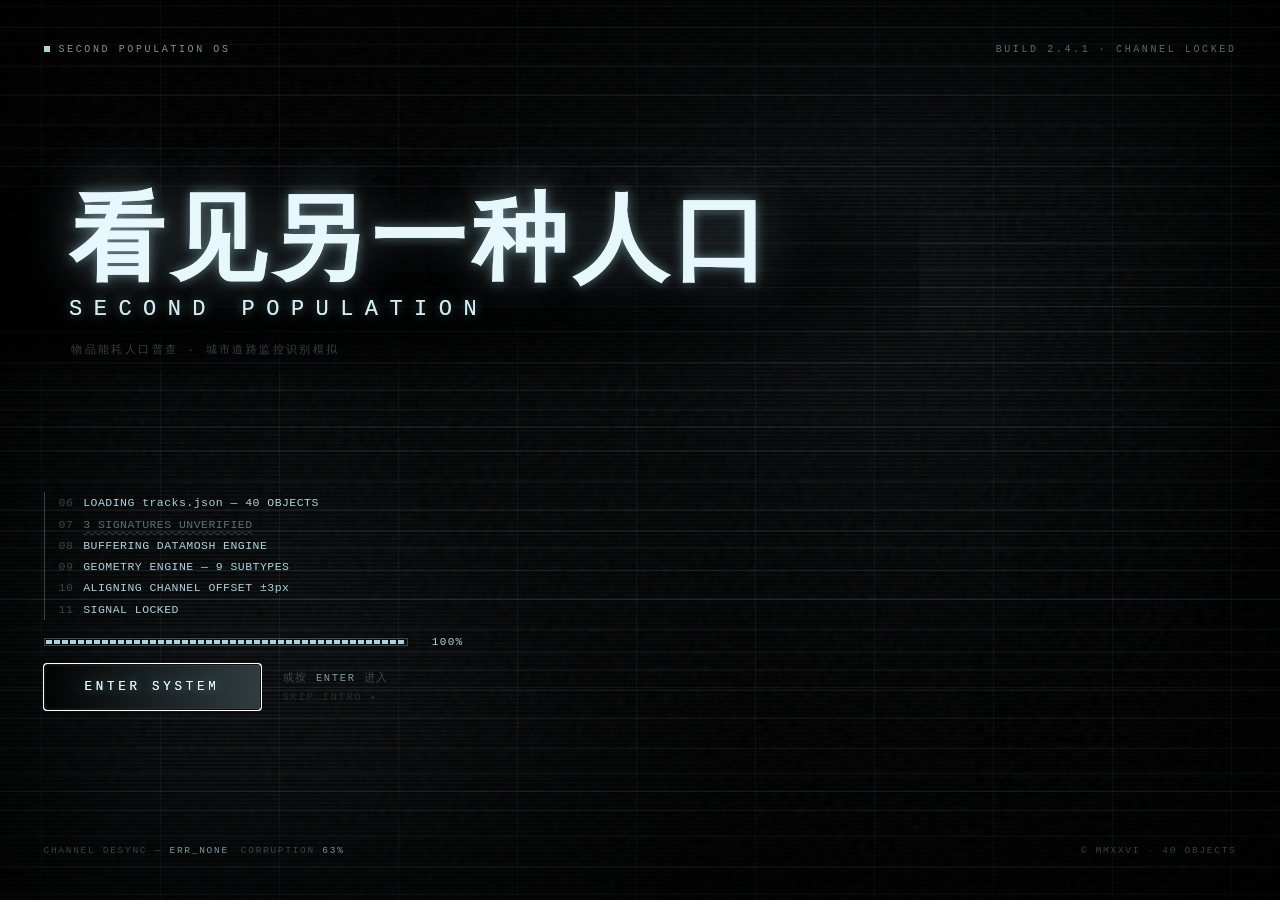
==== commit 5bc2130f: "feat(boot): 开场升级为全屏 glitch 视觉 + 鼠标交互 + 信号崩塌转场 用户反馈：原开场是中央文字卡片，要求「整个都是图片或者视频， 要有鼠标悬停效果和帅气的交互和转场」。  - " ====
--- a/index.html
+++ b/index.html
@@ -10,23 +10,40 @@
 </head>
 <body class="is-booting">
 
-<!-- ══════════ GLITCH 开场启动界面 ══════════ -->
+<!-- ══════════ GLITCH 开场启动界面 ══════════
+     全屏 canvas 实时演算的 glitch 视频背景（非中央卡片） -->
 <section class="boot" id="bootScreen" aria-label="系统启动">
-  <!-- 噪点 + 扫描线 + 纵向滚动条 -->
+  <!-- 视觉主体：视频纹理 + 实时损坏处理 -->
+  <canvas id="bootCanvas" class="boot-canvas" aria-hidden="true"></canvas>
+  <video id="bootVideo" src="traffic_clip.mp4" preload="auto" muted playsinline loop hidden></video>
+
+  <!-- 视差层：随鼠标微移 -->
+  <div class="boot-parallax" id="bootParallax" aria-hidden="true">
+    <span class="bp-layer bp-1"></span>
+    <span class="bp-layer bp-2"></span>
+    <span class="bp-layer bp-3"></span>
+  </div>
+
+  <!-- CRT 扫描线 / 噪声 / 暗角 / 下移扫描光带 -->
+  <div class="boot-scan" aria-hidden="true"></div>
   <div class="boot-noise" aria-hidden="true"></div>
-  <div class="boot-scan" aria-hidden="true"></div>
   <div class="boot-sweep" aria-hidden="true"></div>
   <div class="boot-vignette" aria-hidden="true"></div>
-
-  <div class="boot-inner">
-    <div class="boot-corner bc-tl" aria-hidden="true"></div>
-    <div class="boot-corner bc-tr" aria-hidden="true"></div>
-    <div class="boot-corner bc-bl" aria-hidden="true"></div>
-    <div class="boot-corner bc-br" aria-hidden="true"></div>
-
+  <div class="boot-flash" id="bootFlash" aria-hidden="true"></div>
+
+  <!-- 自定义光标 -->
+  <div class="boot-cursor" id="bootCursor" aria-hidden="true">
+    <span class="bc-ring"></span>
+    <span class="bc-cross-h"></span>
+    <span class="bc-cross-v"></span>
+    <span class="bc-dot"></span>
+  </div>
+
+  <!-- UI 层：散落于全屏，非居中卡片 -->
+  <div class="boot-ui">
     <header class="boot-head">
-      <span>SECOND POPULATION OS</span>
-      <span class="boot-head-r">BUILD 2.4.1 · SIGNAL READY</span>
+      <span class="bh-l"><i class="bh-dot"></i>SECOND POPULATION OS</span>
+      <span class="bh-r">BUILD 2.4.1 · CHANNEL LOCKED</span>
     </header>
 
     <div class="boot-title-wrap">
@@ -35,29 +52,31 @@
       <p class="boot-tag">物品能耗人口普查 · 城市道路监控识别模拟</p>
     </div>
 
-    <!-- 启动日志：JS 逐行揭示 -->
-    <div class="boot-log" id="bootLog" aria-live="polite"></div>
-
-    <div class="boot-meter">
-      <div class="boot-meter-track"><i id="bootFill"></i></div>
-      <span id="bootPct">00%</span>
-    </div>
-
-    <div class="boot-enter-row">
-      <button id="bootEnter" class="boot-enter" type="button" disabled>
-        <span class="be-frame" aria-hidden="true"></span>
-        <span class="be-label glitch-split-sm" data-text="ENTER SYSTEM">ENTER SYSTEM</span>
-      </button>
-      <div class="boot-hint">
-        <span>或按 <b>ENTER</b> 进入</span>
-        <span class="boot-skip">SKIP INTRO ▸</span>
+    <div class="boot-bottom">
+      <!-- 启动日志 -->
+      <div class="boot-log" id="bootLog" aria-live="polite"></div>
+
+      <div class="boot-meter">
+        <div class="boot-meter-track"><i id="bootFill"></i></div>
+        <span id="bootPct">00%</span>
+      </div>
+
+      <div class="boot-enter-row">
+        <button id="bootEnter" class="boot-enter" type="button" disabled>
+          <span class="be-frame" aria-hidden="true"></span>
+          <span class="be-label glitch-split-sm" data-text="ENTER SYSTEM">ENTER SYSTEM</span>
+        </button>
+        <div class="boot-hint">
+          <span>或按 <b>ENTER</b> 进入</span>
+          <span class="boot-skip">SKIP INTRO ▸</span>
+        </div>
       </div>
     </div>
 
     <footer class="boot-foot">
-      <span>CHANNEL R/G/B DESYNC — <b id="bootErr">ERR_NONE</b></span>
-      <span>CORRUPTION LEVEL <b id="bootLvl">00%</b></span>
-      <span>© MMXXVI</span>
+      <span>CHANNEL DESYNC — <b id="bootErr">ERR_NONE</b></span>
+      <span>CORRUPTION <b id="bootLvl">00%</b></span>
+      <span class="boot-foot-r">© MMXXVI · 40 OBJECTS</span>
     </footer>
   </div>
 </section>
--- a/glitch.css
+++ b/glitch.css
@@ -93,18 +93,15 @@
   100% { top: 132%; opacity: 0; }
 }
 
-/* ═══════════════ 开场启动界面 ═══════════════ */
+/* ═══════════════ 开场启动界面 — 全屏视觉 ═══════════════ */
 .boot {
   position: fixed;
   inset: 0;
   z-index: 200;
   background: var(--bg);
-  display: flex;
-  align-items: center;
-  justify-content: center;
   overflow: hidden;
   font-family: var(--mono);
-  /* 离场转场：先横向切片炸开，再整屏淡出 */
+  cursor: none;              /* 用自定义准星光标替代系统光标 */
   transition: opacity .5s ease, filter .5s ease;
 }
 
@@ -114,137 +111,220 @@
   filter: blur(6px);
 }
 
-/* 切片炸开：离场瞬间把整屏切成横条错位 */
-.boot.is-collapsing {
-  animation: boot-collapse .52s steps(6) forwards;
-}
-
-@keyframes boot-collapse {
-  0%   { clip-path: inset(0 0 0 0); transform: translate(0, 0); filter: blur(0); }
-  20%  { clip-path: inset(8% 0 78% 0);  transform: translate(-14px, 0); }
-  40%  { clip-path: inset(46% 0 34% 0); transform: translate(11px, 0); }
-  60%  { clip-path: inset(70% 0 12% 0); transform: translate(-7px, 0); }
-  80%  { clip-path: inset(30% 0 56% 0); transform: translate(5px, 0); }
-  100% { clip-path: inset(0 0 100% 0);  transform: translate(0, 0); filter: blur(8px); }
-}
-
-/* ── 背景层 ── */
+/* ── 视觉主体：canvas 全屏铺满 ── */
+.boot-canvas {
+  position: absolute;
+  inset: 0;
+  width: 100%;
+  height: 100%;
+  display: block;
+  z-index: 1;
+}
+
+/* 视频源本身隐藏，只作为 canvas 纹理 */
+.boot video { display: none; }
+
+/* ── 视差层：随鼠标微移，制造纵深 ── */
+.boot-parallax {
+  position: absolute;
+  inset: -6%;
+  z-index: 2;
+  pointer-events: none;
+  will-change: transform;
+}
+
+.bp-layer {
+  position: absolute;
+  inset: 0;
+  display: block;
+  will-change: transform;
+}
+
+/* 三条细网格线，不同速率漂移 → 视差纵深 */
+.bp-1 {
+  background:
+    repeating-linear-gradient(90deg, transparent 0 118px, var(--ink-15) 118px 119px);
+  opacity: .55;
+}
+.bp-2 {
+  background:
+    repeating-linear-gradient(0deg, transparent 0 88px, var(--ink-08) 88px 89px);
+  opacity: .8;
+}
+.bp-3 {
+  background:
+    radial-gradient(circle at 68% 32%, var(--ink-08) 0%, transparent 42%),
+    radial-gradient(circle at 22% 74%, var(--ink-08) 0%, transparent 38%);
+}
+
+/* ── CRT 扫描线 ── */
+.boot-scan {
+  position: absolute;
+  inset: 0;
+  z-index: 5;
+  background: repeating-linear-gradient(
+    0deg,
+    transparent 0px, transparent 2px,
+    rgba(0, 0, 0, .38) 2px, rgba(0, 0, 0, .38) 4px
+  );
+  pointer-events: none;
+}
+
+/* ── 噪声 ── */
 .boot-noise {
   position: absolute;
   inset: -50%;
   width: 200%;
   height: 200%;
-  background-image: url("data:image/svg+xml,%3Csvg viewBox='0 0 256 256' xmlns='http://www.w3.org/2000/svg'%3E%3Cfilter id='bn'%3E%3CfeTurbulence type='fractalNoise' baseFrequency='0.9' numOctaves='4' stitchTiles='stitch'/%3E%3C/filter%3E%3Crect width='100%25' height='100%25' filter='url(%23bn)' opacity='0.055'/%3E%3C/svg%3E");
+  z-index: 4;
+  background-image: url("data:image/svg+xml,%3Csvg viewBox='0 0 256 256' xmlns='http://www.w3.org/2000/svg'%3E%3Cfilter id='bn'%3E%3CfeTurbulence type='fractalNoise' baseFrequency='0.9' numOctaves='4' stitchTiles='stitch'/%3E%3C/filter%3E%3Crect width='100%25' height='100%25' filter='url(%23bn)' opacity='0.06'/%3E%3C/svg%3E");
   background-repeat: repeat;
   animation: gl-noise-shift .5s steps(4) infinite;
   pointer-events: none;
 }
 
-.boot-scan {
-  position: absolute;
-  inset: 0;
-  background: repeating-linear-gradient(
-    0deg,
-    transparent 0px, transparent 2px,
-    rgba(0, 0, 0, .34) 2px, rgba(0, 0, 0, .34) 4px
-  );
-  pointer-events: none;
-  z-index: 3;
-}
-
-/* 下移的青色扫描光带 */
+/* ── 下移扫描光带 ── */
 .boot-sweep {
   position: absolute;
   left: 0;
   width: 100%;
-  height: 30%;
-  top: -32%;
+  height: 34%;
+  top: -34%;
+  z-index: 6;
   background: linear-gradient(180deg,
     transparent 0%,
-    rgba(168, 211, 224, .045) 50%,
+    rgba(168, 211, 224, .06) 50%,
     transparent 100%);
   animation: gl-sweep 4.6s linear infinite;
   pointer-events: none;
-  z-index: 4;
-}
-
+}
+
+/* ── 暗角 ── */
 .boot-vignette {
   position: absolute;
   inset: 0;
-  box-shadow: inset 0 0 180px rgba(0, 0, 0, .95);
-  pointer-events: none;
-  z-index: 5;
-}
-
-/* ── 内容容器 ── */
-.boot-inner {
-  position: relative;
-  z-index: 10;
-  width: min(1180px, 92vw);
-  min-height: min(620px, 84vh);
+  z-index: 7;
+  box-shadow: inset 0 0 220px rgba(0, 0, 0, .92);
+  pointer-events: none;
+}
+
+/* ── 转场闪光 ── */
+.boot-flash {
+  position: absolute;
+  inset: 0;
+  z-index: 40;
+  background: var(--ink);
+  opacity: 0;
+  pointer-events: none;
+}
+
+.boot.is-collapsing .boot-flash {
+  animation: boot-flash-in .52s steps(3) forwards;
+}
+
+@keyframes boot-flash-in {
+  0%   { opacity: 0; }
+  18%  { opacity: .92; }
+  40%  { opacity: .08; }
+  58%  { opacity: .55; }
+  100% { opacity: 0; }
+}
+
+/* ── UI 层：全屏铺开，非居中卡片 ── */
+.boot-ui {
+  position: absolute;
+  inset: 0;
+  z-index: 30;
   display: flex;
   flex-direction: column;
-  justify-content: center;
-  gap: 26px;
-  padding: 48px 54px 34px;
-  border: 1px solid var(--ink-30);
-  background: rgba(0, 0, 0, .82);
-  box-shadow: inset 0 0 60px rgba(0, 0, 0, .8);
-}
-
-/* 四角标记 */
-.boot-corner {
-  position: absolute;
-  width: 16px;
-  height: 16px;
-  border: 1px solid var(--ink);
-}
-.bc-tl { top: -1px; left: -1px; border-right: 0; border-bottom: 0; }
-.bc-tr { top: -1px; right: -1px; border-left: 0; border-bottom: 0; }
-.bc-bl { bottom: -1px; left: -1px; border-right: 0; border-top: 0; }
-.bc-br { bottom: -1px; right: -1px; border-left: 0; border-top: 0; }
-
+  justify-content: space-between;
+  padding: clamp(20px, 3.4vw, 46px);
+  pointer-events: none;      /* 只有交互元素重新打开 */
+}
+
+.boot-ui > * { pointer-events: auto; }
+
+/* 顶栏 */
 .boot-head {
   display: flex;
   justify-content: space-between;
+  align-items: center;
+  gap: 16px;
   font-size: 10px;
   letter-spacing: .26em;
   color: var(--ink-50);
-  padding-bottom: 12px;
-  border-bottom: 1px solid var(--ink-15);
-}
-.boot-head-r { color: var(--ink-70); }
-
-/* 标题：逐字随机错位抖动 */
-.boot-title-wrap { padding: 8px 0 2px; }
+}
+
+.bh-l { display: flex; align-items: center; gap: 9px; color: var(--ink-70); }
+
+.bh-dot {
+  width: 6px; height: 6px;
+  background: var(--ink);
+  animation: bh-blink 1.1s steps(1) infinite;
+}
+
+@keyframes bh-blink {
+  0%, 60%  { opacity: 1; }
+  61%, 100% { opacity: .15; }
+}
+
+/* 标题区：左对齐，占视觉重量 */
+.boot-title-wrap {
+  position: relative;
+  max-width: 60vw;
+  padding-left: clamp(0px, 2vw, 26px);
+}
+
+/* 标题背后做一块局部暗化，保证文字在任何视频帧下都可读 */
+.boot-title-wrap::before {
+  content: '';
+  position: absolute;
+  inset: -8% -14% -10% -22%;
+  background: radial-gradient(ellipse at 28% 50%, rgba(0, 0, 0, .94) 0%, rgba(0, 0, 0, .78) 40%, rgba(0, 0, 0, .28) 72%, transparent 92%);
+  z-index: 0;                 /* 在标题文字下方、但在 .boot-ui 层内 */
+  pointer-events: none;
+}
+
+/* 文字内容压到暗化层之上 */
+.boot-title-wrap > * { position: relative; z-index: 1; }
 
 .boot-title {
   font-family: var(--sans);
-  font-size: clamp(30px, 5.6vw, 58px);
+  font-size: clamp(38px, 7.4vw, 96px);
   font-weight: 700;
-  letter-spacing: .1em;
-  line-height: 1.1;
+  letter-spacing: .06em;
+  line-height: 1.02;
   color: var(--ink);
+  text-shadow: 0 0 60px rgba(168, 211, 224, .22);
 }
 
 .boot-sub {
-  font-size: clamp(13px, 1.9vw, 21px);
-  letter-spacing: .5em;
+  font-size: clamp(13px, 1.9vw, 22px);
+  letter-spacing: .52em;
   color: var(--ink-70);
-  margin-top: 8px;
+  margin-top: 10px;
   font-weight: 400;
 }
 
 .boot-tag {
-  margin-top: 14px;
+  margin-top: 20px;
   font-size: 11px;
-  letter-spacing: .2em;
+  letter-spacing: .22em;
   color: var(--ink-30);
-}
-
-/* ── 启动日志 ── */
+  padding-left: 2px;
+}
+
+/* 底部区：日志 + 进度 + 按钮 */
+.boot-bottom {
+  display: flex;
+  flex-direction: column;
+  gap: 16px;
+  max-width: 760px;
+}
+
+/* 启动日志 */
 .boot-log {
-  min-height: 122px;
+  min-height: 108px;
   font-size: 11.5px;
   line-height: 1.85;
   letter-spacing: .04em;
@@ -272,11 +352,12 @@
 .bl-ok   { color: var(--ink); }
 .bl-warn { color: var(--ink-50); text-decoration: underline wavy var(--ink-30) 1px; text-underline-offset: 3px; }
 
-/* ── 进度条 ── */
+/* 进度条 */
 .boot-meter {
   display: flex;
   align-items: center;
   gap: 14px;
+  max-width: 420px;
 }
 
 .boot-meter-track {
@@ -292,10 +373,9 @@
   display: block;
   height: 100%;
   width: 0%;
-  background:
-    repeating-linear-gradient(90deg,
-      var(--ink) 0 6px,
-      transparent 6px 8px);
+  background: repeating-linear-gradient(90deg,
+    var(--ink) 0 6px,
+    transparent 6px 8px);
   animation: boot-bar-jitter .42s steps(3) infinite;
 }
 
@@ -323,20 +403,20 @@
 
 .boot-enter {
   position: relative;
-  padding: 13px 34px;
-  background: transparent;
+  padding: 15px 40px;
+  background: rgba(0, 0, 0, .55);
   border: 1px solid var(--ink-30);
   color: var(--ink-30);
   font-family: var(--mono);
   font-size: 12.5px;
-  letter-spacing: .28em;
-  cursor: not-allowed;
-  transition: color .25s ease, border-color .25s ease, box-shadow .25s ease;
+  letter-spacing: .3em;
+  cursor: none;
+  backdrop-filter: blur(3px);
+  transition: color .25s ease, border-color .25s ease, box-shadow .25s ease, transform .18s ease;
 }
 
 .boot-enter .be-label { position: relative; z-index: 2; }
 
-/* 边框故障扫过 */
 .boot-enter .be-frame {
   position: absolute;
   inset: 0;
@@ -347,7 +427,7 @@
 }
 
 .boot-enter:not([disabled]) {
-  cursor: pointer;
+  cursor: none;
   color: var(--ink);
   border-color: var(--ink-70);
   animation: be-pulse 2.1s ease-in-out infinite;
@@ -365,17 +445,19 @@
 
 @keyframes be-pulse {
   0%, 100% { box-shadow: 0 0 0 rgba(168, 211, 224, 0); }
-  50%      { box-shadow: 0 0 22px rgba(168, 211, 224, .18); }
-}
-
+  50%      { box-shadow: 0 0 26px rgba(168, 211, 224, .2); }
+}
+
+/* 悬停：故障爆发 —— 由 JS 加 .is-hot 类驱动，这里只做放大 */
 .boot-enter:not([disabled]):hover {
-  background: var(--ink);
-  color: var(--bg);
-  animation: none;
-}
-.boot-enter:not([disabled]):hover::before,
-.boot-enter:not([disabled]):hover::after {
-  color: var(--bg);
+  transform: scale(1.04);
+  border-color: var(--ink);
+}
+
+/* 悬停时按钮自身的通道抖动（文字层） */
+.boot-enter:not([disabled]):hover .be-label::before,
+.boot-enter:not([disabled]):hover .be-label::after {
+  animation-duration: .42s;      /* 比常态 3.2s 快 7 倍 → 故障爆发 */
 }
 
 .boot-enter:not([disabled]):active {
@@ -383,10 +465,10 @@
 }
 
 @keyframes btn-jolt {
-  0%   { transform: translate(0, 0); }
-  33%  { transform: translate(-4px, 2px); }
-  66%  { transform: translate(3px, -1px); }
-  100% { transform: translate(0, 0); }
+  0%   { transform: translate(0, 0) scale(1.04); }
+  33%  { transform: translate(-5px, 2px) scale(1.02); }
+  66%  { transform: translate(4px, -2px) scale(1.06); }
+  100% { transform: translate(0, 0) scale(1.04); }
 }
 
 .boot-hint {
@@ -398,8 +480,8 @@
   color: var(--ink-30);
 }
 .boot-hint b { color: var(--ink-70); font-weight: 400; }
-.boot-skip { color: var(--ink-15); cursor: pointer; }
-.boot-skip:hover { color: var(--ink-50); }
+.boot-skip { color: var(--ink-15); cursor: none; transition: color .2s ease; }
+.boot-skip:hover { color: var(--ink); }
 
 /* ── 页脚 ── */
 .boot-foot {
@@ -410,171 +492,103 @@
   font-size: 9.5px;
   letter-spacing: .18em;
   color: var(--ink-30);
-  padding-top: 12px;
-  border-top: 1px solid var(--ink-15);
 }
 .boot-foot b { color: var(--ink-70); font-weight: 400; }
-
-/* ═══════════════ 视频画面：信号劣化叠加层 ═══════════════ */
-.sig-degrade {
-  position: absolute;
-  inset: 0;
-  pointer-events: none;
-  z-index: 6;
-  opacity: 1;
+.boot-foot-r { margin-left: auto; }
+
+/* ═══════════════ 自定义准星光标 ═══════════════ */
+.boot-cursor {
+  position: absolute;
+  top: 0;
+  left: 0;
+  z-index: 100;
+  width: 44px;
+  height: 44px;
+  margin: -22px 0 0 -22px;      /* 以光标点为中心 */
+  pointer-events: none;
+  opacity: 0;
   transition: opacity .3s ease;
-}
-
-/* OFF：完全关闭 */
-.sig-degrade[data-level="0"] { opacity: 0; }
-
-/* HIGH：整体加重 */
-.sig-degrade[data-level="2"] { opacity: 1; }
-.sig-degrade[data-level="2"] .sd-scan  { opacity: .85; }
-.sig-degrade[data-level="2"] .sd-noise { opacity: .085; }
-.sig-degrade[data-level="2"] .sd-tear  { opacity: .5; }
-
-/* 噪声层 */
-.sd-noise {
-  position: absolute;
-  inset: -25%;
-  width: 150%;
-  height: 150%;
-  background-image: url("data:image/svg+xml,%3Csvg viewBox='0 0 256 256' xmlns='http://www.w3.org/2000/svg'%3E%3Cfilter id='sn'%3E%3CfeTurbulence type='fractalNoise' baseFrequency='0.9' numOctaves='3' stitchTiles='stitch'/%3E%3C/filter%3E%3Crect width='100%25' height='100%25' filter='url(%23sn)' opacity='0.05'/%3E%3C/svg%3E");
-  background-repeat: repeat;
-  opacity: .05;
-  animation: gl-noise-shift .6s steps(4) infinite;
-}
-
-/* CRT 扫描线 */
-.sd-scan {
-  position: absolute;
-  inset: 0;
-  background: repeating-linear-gradient(
-    0deg,
-    transparent 0px, transparent 3px,
-    rgba(0, 0, 0, .22) 3px, rgba(0, 0, 0, .22) 5px
-  );
-  opacity: .6;
-}
-
-/* 横向切片：由 JS 随机插入，带青色边缘 */
-.sd-slices { position: absolute; inset: 0; }
-
-.sd-slice {
-  position: absolute;
-  left: -2%;
-  width: 104%;
-  background: inherit;
-  mix-blend-mode: screen;
-  will-change: transform, opacity;
-}
-
-.sd-slice::after {
-  content: '';
-  position: absolute;
+  will-change: transform;
+}
+
+.boot-cursor.is-on { opacity: 1; }
+
+/* 外圈：悬停时放大 */
+.bc-ring {
+  position: absolute;
+  inset: 0;
+  border: 1px solid var(--ink-50);
+  border-radius: 50%;
+  transition: transform .18s ease, border-color .18s ease, opacity .18s ease;
+}
+
+/* 横竖十字线 */
+.bc-cross-h,
+.bc-cross-v {
+  position: absolute;
+  background: var(--ink-70);
+}
+
+.bc-cross-h {
   left: 0;
+  top: 50%;
   width: 100%;
   height: 1px;
-  background: var(--ink-50);
-  opacity: .55;
-}
-
-/* 整体信号抖动：极轻的位移，配合切片 */
-.sd-tear {
-  position: absolute;
-  inset: 0;
-  background: linear-gradient(180deg,
-    rgba(168, 211, 224, .05) 0%,
-    transparent 12%,
-    transparent 88%,
-    rgba(168, 211, 224, .05) 100%);
-  opacity: .35;
-  animation: sd-tear 5.2s steps(1) infinite;
-}
-
-@keyframes sd-tear {
-  0%, 88%, 100% { transform: translate(0, 0); }
-  90%           { transform: translate(-2px, 1px); }
-  92%           { transform: translate(2px, -1px); }
-  94%           { transform: translate(-1px, 0); }
-  96%           { transform: translate(1px, 1px); }
-}
-
-/* 亮度闪烁 */
-.sd-flicker {
-  position: absolute;
-  inset: 0;
+  transform: translateY(-50%);
+}
+
+.bc-cross-v {
+  top: 0;
+  left: 50%;
+  width: 1px;
+  height: 100%;
+  transform: translateX(-50%);
+}
+
+/* 中心点 */
+.bc-dot {
+  position: absolute;
+  left: 50%;
+  top: 50%;
+  width: 3px;
+  height: 3px;
+  margin: -1.5px 0 0 -1.5px;
   background: var(--ink);
-  opacity: 0;
-  animation: sd-flicker 6.5s steps(1) infinite;
-}
-
-@keyframes sd-flicker {
-  0%, 96%, 100% { opacity: 0; }
-  96.5%         { opacity: .05; }
-  97%           { opacity: 0; }
-  97.6%         { opacity: .035; }
-  98%           { opacity: 0; }
-}
-
-/* ── 强度控制条 ── */
-.sig-ctl {
-  position: absolute;
-  right: 12px;
-  bottom: 12px;
-  z-index: 9;
-  display: flex;
-  align-items: center;
-  gap: 10px;
-  padding: 6px 10px;
-  background: rgba(0, 0, 0, .68);
-  border: 1px solid var(--ink-15);
-  backdrop-filter: blur(2px);
-}
-
-.sig-ctl-label {
-  font-family: var(--mono);
-  font-size: 9px;
-  letter-spacing: .2em;
-  color: var(--ink-30);
-}
-
-.sig-ctl-btns { display: flex; gap: 4px; }
-
-.sig-ctl-btns button {
-  font-family: var(--mono);
-  font-size: 9px;
-  letter-spacing: .12em;
-  padding: 4px 8px;
-  background: transparent;
-  border: 1px solid var(--ink-15);
-  color: var(--ink-30);
-  cursor: pointer;
-  transition: all .18s ease;
-}
-
-.sig-ctl-btns button:hover {
-  color: var(--ink-70);
-  border-color: var(--ink-30);
-}
-
-.sig-ctl-btns button.on {
-  color: var(--bg);
-  background: var(--ink);
+}
+
+/* 悬停可交互元素：光标变形（放大 + 变实心） */
+.boot-cursor.is-hot .bc-ring {
+  transform: scale(1.7);
   border-color: var(--ink);
 }
 
-/* ── 无障碍降级 ── */
+.boot-cursor.is-hot .bc-dot {
+  transform: scale(1.4);
+}
+
+/* ═══════════════ 转场：信号崩塌 ═══════════════ */
+.boot.is-collapsing {
+  animation: boot-collapse .6s steps(6) forwards;
+}
+
+@keyframes boot-collapse {
+  0%   { clip-path: inset(0 0 0 0); transform: translate(0, 0) scale(1); filter: blur(0); }
+  18%  { clip-path: inset(6% 0 82% 0);  transform: translate(-22px, 0) scale(1.03); }
+  36%  { clip-path: inset(44% 0 38% 0); transform: translate(18px, 0) scale(1.06); }
+  54%  { clip-path: inset(72% 0 10% 0); transform: translate(-13px, 0) scale(1.09); }
+  72%  { clip-path: inset(26% 0 58% 0); transform: translate(9px, 0) scale(1.12); }
+  88%  { clip-path: inset(48% 0 46% 0); transform: translate(-5px, 0) scale(1.16); }
+  100% { clip-path: inset(0 0 100% 0);  transform: translate(0, 0) scale(1.2); filter: blur(10px); }
+}
+
+/* ═══════════════ 无障碍降级 ═══════════════ */
 @media (prefers-reduced-motion: reduce) {
   .boot-noise,
   .boot-sweep,
   .boot-meter-track i,
   .boot-enter:not([disabled]),
   .boot-enter:not([disabled]) .be-frame,
-  .sd-noise,
-  .sd-tear,
-  .sd-flicker,
+  .bh-dot,
   .glitch-split::before,
   .glitch-split::after,
   .glitch-split-sm::before,
@@ -586,4 +600,6 @@
   .glitch-split::after,
   .glitch-split-sm::after  { transform: translate(1.5px, 0); opacity: .4; }
   .boot.is-collapsing { animation: none; }
-}+  .boot-cursor { display: none; }
+  .boot, .boot-enter { cursor: auto; }
+}
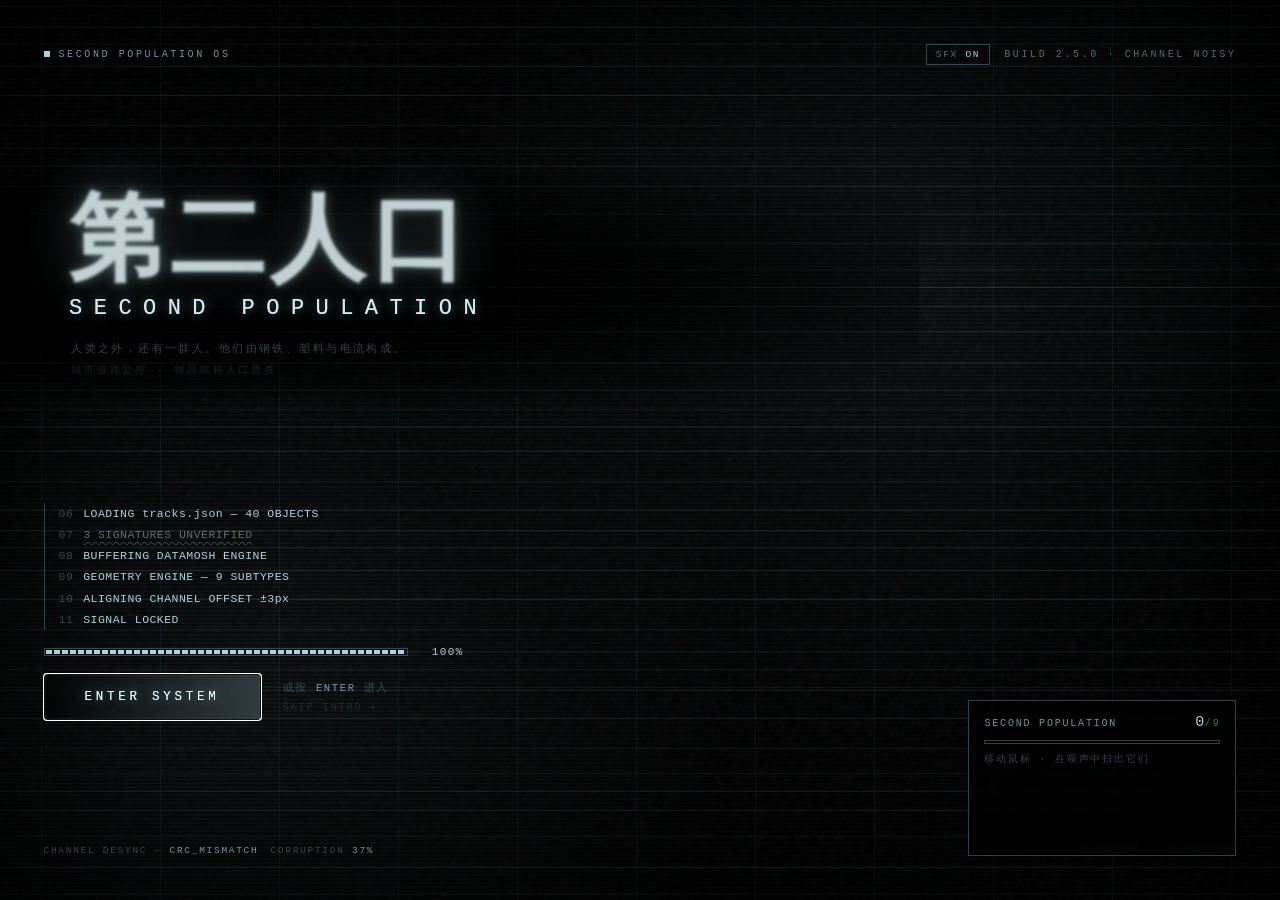
==== commit f5c30f0b: "信息可视化-10221950-lly 加了封面和可视化" ====
--- a/index.html
+++ b/index.html
@@ -4,7 +4,8 @@
 <meta charset="UTF-8">
 <meta name="viewport" content="width=device-width, initial-scale=1.0">
 <meta name="description" content="看见另一种人口 — 物品能耗人口普查 · 城市道路监控识别模拟">
-<title>SECOND POPULATION — 看见另一种人口 / OBJECT ARCHIVE</title>
+<title>第二人口 SECOND POPULATION — OBJECT ARCHIVE</title>
+<link rel="icon" href="data:image/svg+xml,%3Csvg xmlns='http://www.w3.org/2000/svg' viewBox='0 0 32 32'%3E%3Crect width='32' height='32' fill='%23000'/%3E%3Crect x='5' y='11' width='22' height='3' fill='%23A8D3E0'/%3E%3Crect x='9' y='18' width='15' height='3' fill='%23A8D3E0'/%3E%3C/svg%3E" />
 <link rel="stylesheet" href="style.css">
 <link rel="stylesheet" href="glitch.css">
 </head>
@@ -43,14 +44,29 @@
   <div class="boot-ui">
     <header class="boot-head">
       <span class="bh-l"><i class="bh-dot"></i>SECOND POPULATION OS</span>
-      <span class="bh-r">BUILD 2.4.1 · CHANNEL LOCKED</span>
+      <span class="bh-r">
+        <button id="sfxBtn" class="sfx-btn" type="button" aria-label="切换音效">SFX <b id="sfxState">ON</b></button>
+        <span class="bh-build">BUILD 2.5.0 · CHANNEL NOISY</span>
+      </span>
     </header>
 
-    <div class="boot-title-wrap">
-      <h2 class="boot-title glitch-split" data-text="看见另一种人口">看见另一种人口</h2>
+    <div class="boot-title-wrap" id="bootTitleWrap">
+      <h2 class="boot-title" id="bootTitle" data-text="第二人口">第二人口</h2>
       <p class="boot-sub glitch-split-sm" data-text="SECOND POPULATION">SECOND POPULATION</p>
-      <p class="boot-tag">物品能耗人口普查 · 城市道路监控识别模拟</p>
-    </div>
+      <p class="boot-tag">人类之外，还有一群人。他们由钢铁、塑料与电流构成。</p>
+      <p class="boot-tag2">城市道路监控 · 物品能耗人口普查</p>
+    </div>
+
+    <!-- 唤醒玩法面板：右下 -->
+    <aside class="boot-awake" id="bootAwake" aria-live="polite">
+      <div class="ba-head">
+        <span class="ba-title">SECOND POPULATION</span>
+        <span class="ba-count"><b id="awakeCount">0</b>/<span id="awakeTotal">9</span></span>
+      </div>
+      <div class="ba-bar"><i id="awakeBar"></i></div>
+      <div class="ba-hint" id="awakeHint">移动鼠标 · 在噪声中扫出它们</div>
+      <ul class="ba-feed" id="awakeFeed"></ul>
+    </aside>
 
     <div class="boot-bottom">
       <!-- 启动日志 -->
@@ -79,6 +95,12 @@
       <span class="boot-foot-r">© MMXXVI · 40 OBJECTS</span>
     </footer>
   </div>
+
+  <!-- 一次性中央提示 -->
+  <div class="boot-tip" id="bootTip" aria-hidden="true">
+    <span class="bt-line">MOVE TO SCAN</span>
+    <span class="bt-sub">噪声里藏着 9 个第二人口 · 用鼠标扫过即可唤醒</span>
+  </div>
 </section>
 
 <!-- ══════════ 顶栏 ══════════ -->
@@ -86,7 +108,7 @@
   <div class="brand">
     <span class="brand-mark"></span>
     <div class="brand-text">
-      <h1>看见另一种人口<span class="sub">SECOND POPULATION</span></h1>
+      <h1>第二人口<span class="sub">SECOND POPULATION</span></h1>
     </div>
   </div>
   <div class="top-meta">
--- a/style.css
+++ b/style.css
@@ -98,22 +98,21 @@
   min-height: 0;
   overflow: hidden;
   display: grid;
-  grid-template-columns: minmax(0, 1fr) 320px;
+  /* 三列：侧栏 | 监控画面 | 数据可视化（侧栏作为独立列，不再浮在画面上方遮挡识别框） */
+  grid-template-columns: 232px minmax(0, 1fr) 320px;
   grid-template-rows: minmax(0, 1fr) 214px;
   gap: 0;
 }
 
-.layout > .stage    { grid-column: 1; grid-row: 1; }
-.layout > .dataviz  { grid-column: 2; grid-row: 1; }
+.layout > .sidebar  { grid-column: 1; grid-row: 1; }
+.layout > .stage    { grid-column: 2; grid-row: 1; }
+.layout > .dataviz  { grid-column: 3; grid-row: 1; }
 .layout > .deck     { grid-column: 1 / -1; grid-row: 2; }
 
-/* ─────────── 左侧栏（浮层，仅覆盖上方主画面区） ─────────── */
+/* ─────────── 左侧栏（独立网格列，不遮挡监控画面） ─────────── */
 .sidebar {
-  position: absolute;
-  left: 0; top: 0;
-  bottom: 214px;                     /* 让出底部三栏（deck）空间 */
-  width: 232px;
-  z-index: 6;
+  position: static;
+  width: auto;
   border-right: 1px solid var(--ink-30);
   background: rgba(0, 0, 0, .66);
   backdrop-filter: blur(3px);
@@ -121,6 +120,7 @@
   flex-direction: column;
   padding: 14px 0;
   min-height: 0;
+  overflow: hidden;
 }
 
 .scene-nav { display: flex; flex-direction: column; }
@@ -365,7 +365,7 @@
 
 .viewport-hud {
   position: absolute;
-  top: 14px; left: 252px; right: 46px;
+  top: 14px; left: 16px; right: 46px;
   display: flex;
   justify-content: space-between;
   font-family: var(--mono);
@@ -389,14 +389,10 @@
   cursor: crosshair;
   /* 角括号式识别框：四条边只保留角落 */
   border: 1px solid var(--ink-15);
-  transition: border-color .18s, background .18s;
-  animation: lock-on .38s cubic-bezier(.22, 1, .36, 1);
-}
-
-@keyframes lock-on {
-  0%   { transform: scale(1.35); opacity: 0; }
-  60%  { transform: scale(.97); opacity: 1; }
-  100% { transform: scale(1); }
+  /* 入场/离场淡入淡出与缩放由 JS(presence)逐帧驱动，这里只过渡颜色类，不碰 transform/opacity */
+  transition: border-color .18s, background .18s, box-shadow .18s;
+  box-shadow: 0 0 12px rgba(168, 211, 224, .14);
+  will-change: transform, opacity;
 }
 
 .track-box::before, .track-box::after,
@@ -415,10 +411,33 @@
 .track-box:hover, .track-box.selected {
   border-color: var(--ink-50);
   background: var(--ink-08);
+  box-shadow: 0 0 18px rgba(168, 211, 224, .32), 0 0 8px rgba(168, 211, 224, .20) inset;
 }
 
 .track-box.selected {
-  box-shadow: 0 0 24px var(--ink-30) inset, 0 0 18px var(--ink-15);
+  box-shadow: 0 0 24px rgba(168, 211, 224, .34) inset, 0 0 18px rgba(168, 211, 224, .22);
+}
+
+/* 速度矢量：沿运动方向的小箭头，由 JS 设 transform(rotate/scale) 与 opacity */
+.track-box .vel {
+  position: absolute;
+  left: 50%; top: 50%;
+  width: 28px; height: 2px;
+  margin-left: -14px; margin-top: -1px;
+  background: linear-gradient(90deg, transparent, var(--ink-70, rgba(168,211,224,.7)));
+  opacity: 0;
+  transform-origin: left center;
+  pointer-events: none;
+  z-index: 2;
+}
+.track-box .vel::after {
+  content: "";
+  position: absolute;
+  right: -1px; top: 50%;
+  width: 6px; height: 6px;
+  border-top: 2px solid var(--ink);
+  border-right: 2px solid var(--ink);
+  transform: translateY(-50%) rotate(45deg);
 }
 
 .track-tag {
@@ -585,7 +604,7 @@
 @media (max-width: 900px) {
   .track-progress { padding: 12px 16px 16px; }
   .tp-pct { font-size: 18px; }
-  .sidebar { width: 190px; }
+  .sidebar { width: auto; }
   .transport { width: 84%; }
 }
 
@@ -1484,10 +1503,11 @@
   border-radius: 50%;
   flex: 0 0 auto;
 }
-.dv-objects .swatch { background: var(--ink); box-shadow: 0 0 8px var(--ink-70); }
+.dv-objects .swatch { background: #348bff; box-shadow: 0 0 8px rgba(52, 139, 255, .8); }
 .dv-people .swatch {
-  background: transparent;
-  border: 1px solid var(--ink-50);
+  background: #a9dcff;
+  border: none;
+  box-shadow: 0 0 8px rgba(122, 200, 255, .7);
 }
 .dv-value {
   font-family: var(--mono);
@@ -1498,8 +1518,8 @@
   line-height: 1;
   font-variant-numeric: tabular-nums;
 }
-.dv-objects .dv-value { color: var(--ink); }
-.dv-people .dv-value { color: var(--ink-50); }
+.dv-objects .dv-value { color: #6fb6ff; }
+.dv-people .dv-value { color: #b9e5ff; }
 .dv-unit {
   font-family: var(--mono);
   font-size: 9px;
@@ -1810,7 +1830,7 @@
 .code-body .c-pr  { color: var(--ink-70); }
 
 @media (max-width: 1240px) {
-  .layout { grid-template-columns: minmax(0, 1fr) 260px; }
+  .layout { grid-template-columns: 190px minmax(0, 1fr) 260px; }
   .deck { grid-template-columns: 220px minmax(0, 1fr) 280px; }
   .lib-card { width: 92px; }
 }
--- a/glitch.css
+++ b/glitch.css
@@ -257,6 +257,10 @@
 
 .bh-l { display: flex; align-items: center; gap: 9px; color: var(--ink-70); }
 
+.bh-r { display: flex; align-items: center; gap: 0; }
+
+.bh-build { letter-spacing: .26em; }
+
 .bh-dot {
   width: 6px; height: 6px;
   background: var(--ink);
@@ -311,6 +315,14 @@
   font-size: 11px;
   letter-spacing: .22em;
   color: var(--ink-30);
+  padding-left: 2px;
+}
+
+.boot-tag2 {
+  margin-top: 7px;
+  font-size: 10px;
+  letter-spacing: .28em;
+  color: var(--ink-15);
   padding-left: 2px;
 }
 
@@ -581,8 +593,185 @@
   100% { clip-path: inset(0 0 100% 0);  transform: translate(0, 0) scale(1.2); filter: blur(10px); }
 }
 
+/* ═══════════════ 标题：唤醒完成后才「砸」下来 ═══════════════ */
+.boot-title-wrap { position: relative; }
+
+/* 拆字后的单字容器（JS 把「第二人口」拆成 4 个 .bt-ch） */
+.bt-ch {
+  display: inline-block;
+  position: relative;
+}
+
+/* 未唤醒：标题被噪声包裹 —— 模糊 + 通道故障加速 */
+.boot-title-wrap:not(.is-locked) .boot-title {
+  filter: blur(1.5px);
+  opacity: .84;
+}
+
+.boot-title-wrap:not(.is-locked) .boot-title .bt-ch::before,
+.boot-title-wrap:not(.is-locked) .boot-title .bt-ch::after {
+  animation-duration: 1.05s;
+}
+
+/* 已唤醒：四个字依次砸下 */
+.boot-title-wrap.is-locked .bt-ch {
+  animation: bt-slam .52s cubic-bezier(.16, 1, .3, 1) backwards;
+}
+.boot-title-wrap.is-locked .bt-ch:nth-child(1) { animation-delay: .02s; }
+.boot-title-wrap.is-locked .bt-ch:nth-child(2) { animation-delay: .13s; }
+.boot-title-wrap.is-locked .bt-ch:nth-child(3) { animation-delay: .24s; }
+.boot-title-wrap.is-locked .bt-ch:nth-child(4) { animation-delay: .35s; }
+
+@keyframes bt-slam {
+  0%   { transform: translateY(-52px) scale(1.34); filter: blur(7px); opacity: 0; }
+  58%  { transform: translateY(5px) scale(.95); filter: blur(0); opacity: 1; }
+  78%  { transform: translateY(-2px) scale(1.03); }
+  100% { transform: translateY(0) scale(1); filter: blur(0); opacity: 1; }
+}
+
+/* ═══════════════ 唤醒面板（右下） ═══════════════ */
+.boot-awake {
+  position: absolute;
+  right: clamp(20px, 3.4vw, 46px);
+  bottom: clamp(20px, 3.4vw, 46px);
+  width: 268px;
+  padding: 13px 15px 12px;
+  border: 1px solid var(--ink-30);
+  background: rgba(0, 0, 0, .62);
+  backdrop-filter: blur(3px);
+  pointer-events: none;
+  font-size: 10px;
+  letter-spacing: .18em;
+  color: var(--ink-50);
+}
+
+.ba-head {
+  display: flex;
+  justify-content: space-between;
+  align-items: baseline;
+  gap: 10px;
+}
+
+.ba-title { color: var(--ink-70); }
+
+.ba-count b {
+  color: var(--ink);
+  font-weight: 400;
+  font-size: 15px;
+  letter-spacing: .04em;
+}
+
+.ba-bar {
+  height: 4px;
+  border: 1px solid var(--ink-30);
+  margin-top: 9px;
+  padding: 1px;
+}
+
+.ba-bar i {
+  display: block;
+  height: 100%;
+  width: 0%;
+  background: var(--ink);
+  transition: width .4s steps(8);
+}
+
+.ba-hint {
+  margin-top: 8px;
+  color: var(--ink-30);
+  animation: ba-blink 2.4s steps(1) infinite;
+}
+
+@keyframes ba-blink {
+  0%, 70%  { opacity: 1; }
+  71%, 100% { opacity: .35; }
+}
+
+.ba-feed {
+  list-style: none;
+  margin: 11px 0 0;
+  padding: 0;
+  display: flex;
+  flex-direction: column;
+  gap: 5px;
+  min-height: 66px;
+}
+
+.ba-feed li {
+  display: flex;
+  gap: 8px;
+  align-items: baseline;
+  color: var(--ink-70);
+  animation: ba-in .3s steps(3) backwards;
+}
+
+.ba-feed li .bf-idx { color: var(--ink-30); flex: 0 0 auto; }
+.ba-feed li .bf-name { color: var(--ink); flex: 0 0 auto; }
+.ba-feed li .bf-meta { margin-left: auto; color: var(--ink-30); text-align: right; }
+
+@keyframes ba-in {
+  0%   { opacity: 0; transform: translateX(14px); filter: blur(3px); }
+  100% { opacity: 1; transform: translateX(0); filter: blur(0); }
+}
+
+/* ═══════════════ 中央一次性提示 ═══════════════ */
+.boot-tip {
+  position: absolute;
+  left: 50%;
+  top: 46%;
+  transform: translate(-50%, -50%);
+  z-index: 36;
+  display: flex;
+  flex-direction: column;
+  align-items: center;
+  gap: 10px;
+  pointer-events: none;
+  animation: tip-out .6s ease 2.9s forwards;
+}
+
+.boot-tip .bt-line {
+  font-size: 13px;
+  letter-spacing: .58em;
+  color: var(--ink);
+  text-shadow: 0 0 22px var(--ink-50);
+}
+
+.boot-tip .bt-sub {
+  font-size: 10px;
+  letter-spacing: .2em;
+  color: var(--ink-50);
+}
+
+@keyframes tip-out {
+  to { opacity: 0; transform: translate(-50%, -54%); filter: blur(4px); }
+}
+
+/* ═══════════════ 音效开关 ═══════════════ */
+.sfx-btn {
+  font-family: var(--mono);
+  font-size: 9.5px;
+  letter-spacing: .18em;
+  color: var(--ink-50);
+  background: transparent;
+  border: 1px solid var(--ink-30);
+  padding: 4px 9px;
+  margin-right: 14px;
+  cursor: none;
+  transition: color .2s ease, border-color .2s ease;
+}
+
+.sfx-btn:hover { color: var(--ink); border-color: var(--ink-70); }
+.sfx-btn b { font-weight: 400; color: var(--ink); }
+.sfx-btn.is-off b { color: var(--ink-30); }
+
 /* ═══════════════ 无障碍降级 ═══════════════ */
 @media (prefers-reduced-motion: reduce) {
+  .boot-title-wrap:not(.is-locked) .boot-title { filter: none; opacity: 1; }
+  .boot-title-wrap:not(.is-locked) .boot-title .bt-ch::before,
+  .boot-title-wrap:not(.is-locked) .boot-title .bt-ch::after { animation-duration: 3.2s; }
+  .boot-title-wrap.is-locked .bt-ch { animation: none; }
+  .boot-tip { animation: none; opacity: 0; }
+  .ba-hint { animation: none; }
   .boot-noise,
   .boot-sweep,
   .boot-meter-track i,
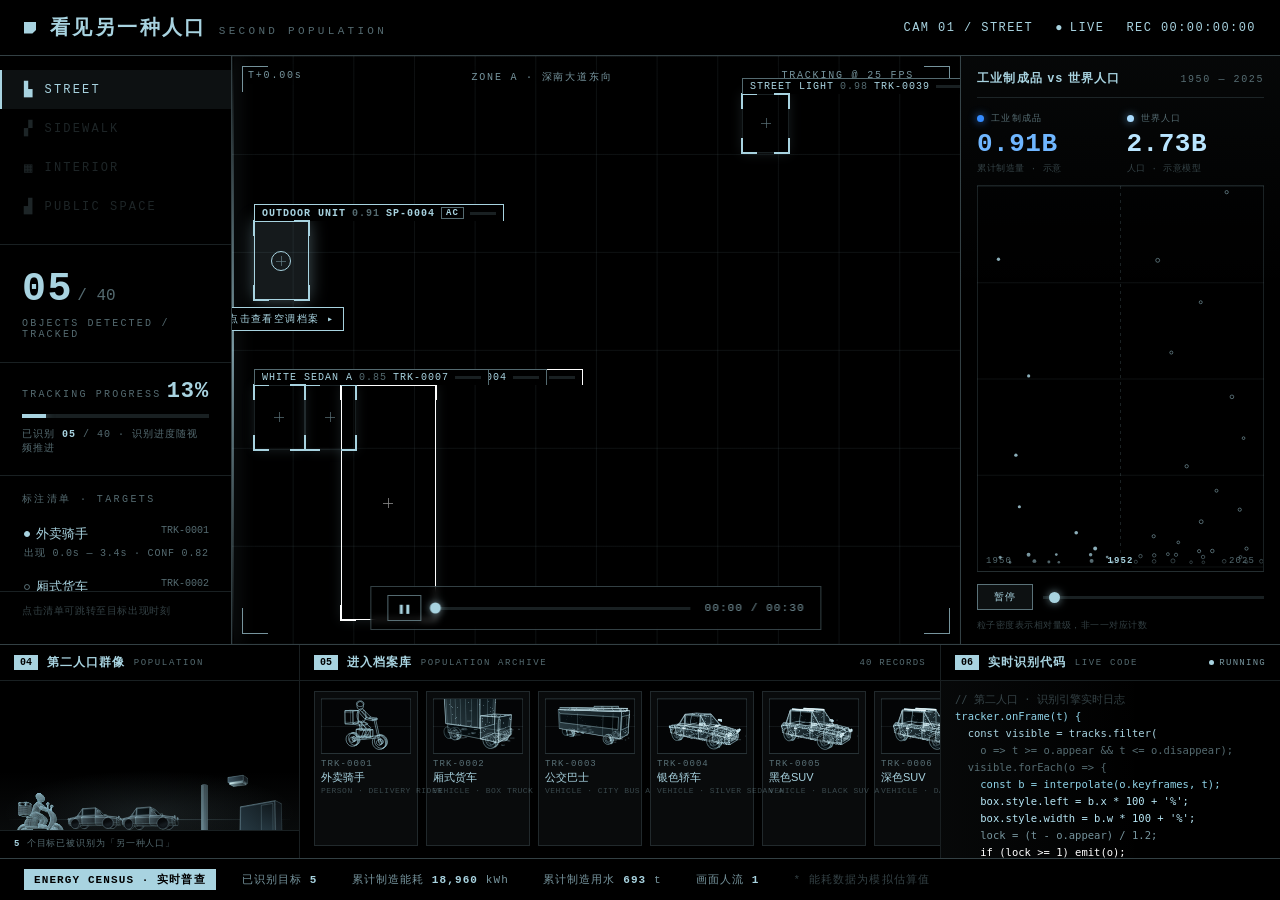
==== commit 6d99cf61: "feat(archive): 完善骑手扫描与碳排放档案" ====
--- a/index.html
+++ b/index.html
@@ -4,102 +4,65 @@
 <meta charset="UTF-8">
 <meta name="viewport" content="width=device-width, initial-scale=1.0">
 <meta name="description" content="看见另一种人口 — 物品能耗人口普查 · 城市道路监控识别模拟">
-<title>第二人口 SECOND POPULATION — OBJECT ARCHIVE</title>
-<link rel="icon" href="data:image/svg+xml,%3Csvg xmlns='http://www.w3.org/2000/svg' viewBox='0 0 32 32'%3E%3Crect width='32' height='32' fill='%23000'/%3E%3Crect x='5' y='11' width='22' height='3' fill='%23A8D3E0'/%3E%3Crect x='9' y='18' width='15' height='3' fill='%23A8D3E0'/%3E%3C/svg%3E" />
+<title>SECOND POPULATION — 看见另一种人口 / OBJECT ARCHIVE</title>
 <link rel="stylesheet" href="style.css">
 <link rel="stylesheet" href="glitch.css">
+<link rel="stylesheet" href="archive/dossier.css">
+<link rel="stylesheet" href="archive/entry.css">
+<link rel="stylesheet" href="archive/ac-composition.css">
+<link rel="stylesheet" href="archive/reference-entry.css">
 </head>
 <body class="is-booting">
 
-<!-- ══════════ GLITCH 开场启动界面 ══════════
-     全屏 canvas 实时演算的 glitch 视频背景（非中央卡片） -->
+<!-- ══════════ GLITCH 开场启动界面 ══════════ -->
 <section class="boot" id="bootScreen" aria-label="系统启动">
-  <!-- 视觉主体：视频纹理 + 实时损坏处理 -->
-  <canvas id="bootCanvas" class="boot-canvas" aria-hidden="true"></canvas>
-  <video id="bootVideo" src="traffic_clip.mp4" preload="auto" muted playsinline loop hidden></video>
-
-  <!-- 视差层：随鼠标微移 -->
-  <div class="boot-parallax" id="bootParallax" aria-hidden="true">
-    <span class="bp-layer bp-1"></span>
-    <span class="bp-layer bp-2"></span>
-    <span class="bp-layer bp-3"></span>
-  </div>
-
-  <!-- CRT 扫描线 / 噪声 / 暗角 / 下移扫描光带 -->
+  <!-- 噪点 + 扫描线 + 纵向滚动条 -->
+  <div class="boot-noise" aria-hidden="true"></div>
   <div class="boot-scan" aria-hidden="true"></div>
-  <div class="boot-noise" aria-hidden="true"></div>
   <div class="boot-sweep" aria-hidden="true"></div>
   <div class="boot-vignette" aria-hidden="true"></div>
-  <div class="boot-flash" id="bootFlash" aria-hidden="true"></div>
-
-  <!-- 自定义光标 -->
-  <div class="boot-cursor" id="bootCursor" aria-hidden="true">
-    <span class="bc-ring"></span>
-    <span class="bc-cross-h"></span>
-    <span class="bc-cross-v"></span>
-    <span class="bc-dot"></span>
-  </div>
-
-  <!-- UI 层：散落于全屏，非居中卡片 -->
-  <div class="boot-ui">
+
+  <div class="boot-inner">
+    <div class="boot-corner bc-tl" aria-hidden="true"></div>
+    <div class="boot-corner bc-tr" aria-hidden="true"></div>
+    <div class="boot-corner bc-bl" aria-hidden="true"></div>
+    <div class="boot-corner bc-br" aria-hidden="true"></div>
+
     <header class="boot-head">
-      <span class="bh-l"><i class="bh-dot"></i>SECOND POPULATION OS</span>
-      <span class="bh-r">
-        <button id="sfxBtn" class="sfx-btn" type="button" aria-label="切换音效">SFX <b id="sfxState">ON</b></button>
-        <span class="bh-build">BUILD 2.5.0 · CHANNEL NOISY</span>
-      </span>
+      <span>SECOND POPULATION OS</span>
+      <span class="boot-head-r">BUILD 2.4.1 · SIGNAL READY</span>
     </header>
 
-    <div class="boot-title-wrap" id="bootTitleWrap">
-      <h2 class="boot-title" id="bootTitle" data-text="第二人口">第二人口</h2>
+    <div class="boot-title-wrap">
+      <h2 class="boot-title glitch-split" data-text="看见另一种人口">看见另一种人口</h2>
       <p class="boot-sub glitch-split-sm" data-text="SECOND POPULATION">SECOND POPULATION</p>
-      <p class="boot-tag">人类之外，还有一群人。他们由钢铁、塑料与电流构成。</p>
-      <p class="boot-tag2">城市道路监控 · 物品能耗人口普查</p>
-    </div>
-
-    <!-- 唤醒玩法面板：右下 -->
-    <aside class="boot-awake" id="bootAwake" aria-live="polite">
-      <div class="ba-head">
-        <span class="ba-title">SECOND POPULATION</span>
-        <span class="ba-count"><b id="awakeCount">0</b>/<span id="awakeTotal">9</span></span>
-      </div>
-      <div class="ba-bar"><i id="awakeBar"></i></div>
-      <div class="ba-hint" id="awakeHint">移动鼠标 · 在噪声中扫出它们</div>
-      <ul class="ba-feed" id="awakeFeed"></ul>
-    </aside>
-
-    <div class="boot-bottom">
-      <!-- 启动日志 -->
-      <div class="boot-log" id="bootLog" aria-live="polite"></div>
-
-      <div class="boot-meter">
-        <div class="boot-meter-track"><i id="bootFill"></i></div>
-        <span id="bootPct">00%</span>
-      </div>
-
-      <div class="boot-enter-row">
-        <button id="bootEnter" class="boot-enter" type="button" disabled>
-          <span class="be-frame" aria-hidden="true"></span>
-          <span class="be-label glitch-split-sm" data-text="ENTER SYSTEM">ENTER SYSTEM</span>
-        </button>
-        <div class="boot-hint">
-          <span>或按 <b>ENTER</b> 进入</span>
-          <span class="boot-skip">SKIP INTRO ▸</span>
-        </div>
+      <p class="boot-tag">物品能耗人口普查 · 城市道路监控识别模拟</p>
+    </div>
+
+    <!-- 启动日志：JS 逐行揭示 -->
+    <div class="boot-log" id="bootLog" aria-live="polite"></div>
+
+    <div class="boot-meter">
+      <div class="boot-meter-track"><i id="bootFill"></i></div>
+      <span id="bootPct">00%</span>
+    </div>
+
+    <div class="boot-enter-row">
+      <button id="bootEnter" class="boot-enter" type="button" disabled>
+        <span class="be-frame" aria-hidden="true"></span>
+        <span class="be-label glitch-split-sm" data-text="ENTER SYSTEM">ENTER SYSTEM</span>
+      </button>
+      <div class="boot-hint">
+        <span>或按 <b>ENTER</b> 进入</span>
+        <span class="boot-skip">SKIP INTRO ▸</span>
       </div>
     </div>
 
     <footer class="boot-foot">
-      <span>CHANNEL DESYNC — <b id="bootErr">ERR_NONE</b></span>
-      <span>CORRUPTION <b id="bootLvl">00%</b></span>
-      <span class="boot-foot-r">© MMXXVI · 40 OBJECTS</span>
+      <span>CHANNEL R/G/B DESYNC — <b id="bootErr">ERR_NONE</b></span>
+      <span>CORRUPTION LEVEL <b id="bootLvl">00%</b></span>
+      <span>© MMXXVI</span>
     </footer>
-  </div>
-
-  <!-- 一次性中央提示 -->
-  <div class="boot-tip" id="bootTip" aria-hidden="true">
-    <span class="bt-line">MOVE TO SCAN</span>
-    <span class="bt-sub">噪声里藏着 9 个第二人口 · 用鼠标扫过即可唤醒</span>
   </div>
 </section>
 
@@ -108,7 +71,7 @@
   <div class="brand">
     <span class="brand-mark"></span>
     <div class="brand-text">
-      <h1>第二人口<span class="sub">SECOND POPULATION</span></h1>
+      <h1>看见另一种人口<span class="sub">SECOND POPULATION</span></h1>
     </div>
   </div>
   <div class="top-meta">
@@ -301,13 +264,13 @@
 
 <!-- ══════════ 通用 OBJECT ARCHIVE（全屏两段式：扫描 → 档案） ══════════ -->
 <section class="obj-archive" id="objArchive" hidden aria-hidden="true">
-  <button id="objArchiveClose" class="obj-archive-close" type="button">← 返回监控</button>
+  <button id="objArchiveClose" class="obj-archive-close" type="button">← BACK TO MONITOR</button>
 
   <!-- 阶段一：几何扫描 -->
   <div class="oa-stage oa-scan" id="oaScan">
     <div class="scan-shell" id="oaScanShell">
       <div class="scan-header">
-        <span id="oaScanId">SP-0000</span><span>AC / 01</span><span>GEOMETRY</span><span>ROTATION</span><span>SECOND POPULATION</span>
+        <span id="oaScanId">SP-0000</span><span id="oaScanType">OBJECT / 01</span><span>GEOMETRY</span><span>ROTATION</span><span>SECOND POPULATION</span>
       </div>
       <div class="scan-window">
         <div class="scan-crosses" id="oaCrosses" aria-hidden="true"></div>
@@ -348,15 +311,15 @@
               <span id="oaViewLabel">VIEW 01/01</span>
             </div>
             <canvas id="oaSolidCanvas" class="approved-object" aria-label="目标实体模型"></canvas>
-            <span class="visual-caption">OPERATION SIMULATION / NOT LIVE TELEMETRY</span>
+            <span class="visual-caption">STRUCTURAL STUDY / ILLUSTRATIVE RECONSTRUCTION</span>
           </section>
           <div class="insets">
             <section class="dossier-box anatomy reveal r3">
-              <div class="mini-heading">GEOMETRY / 线框结构</div>
+              <div class="mini-heading"><span id="oaInsetOne">WHEEL / GEOMETRY</span></div>
               <canvas id="oaWireCanvas" class="approved-detail" aria-label="目标线框结构图"></canvas>
             </section>
             <section class="dossier-box anatomy reveal r4">
-              <div class="mini-heading">PROFILE / 侧影视图</div>
+              <div class="mini-heading"><span id="oaInsetTwo">THERMAL / ASSEMBLY</span></div>
               <canvas id="oaProfileCanvas" class="approved-detail" aria-label="目标侧影视图"></canvas>
             </section>
           </div>
@@ -366,34 +329,35 @@
         <div class="info-column">
           <section class="dossier-box identity-box reveal r2">
             <div class="record-name">
-              <h2 id="oaName" tabindex="-1">目标名称</h2>
+              <h2 id="oaName" tabindex="-1">TARGET</h2>
               <p id="oaNameEn">TARGET LABEL</p>
             </div>
             <dl class="identity-table" id="oaIdentity"></dl>
           </section>
 
           <section class="dossier-box carbon-box reveal r4">
-            <h3>CARBON RECORD · 碳记录</h3>
+            <h3>CARBON RECORD</h3>
             <div class="carbon-body">
               <div class="carbon-value">
-                <span>USE-PHASE CO₂e</span>
+                <span>ANNUAL USE-PHASE CO₂e</span>
                 <strong id="oaCarbonValue">DATA PENDING</strong>
-                <small>kg CO₂e</small>
+                <span id="oaCarbonExpression"></span>
+                <small id="oaCarbonUnit">kg CO₂e / year</small>
                 <p id="oaCarbonNote">MODEL, ENERGY USE AND GRID<br>FACTOR REQUIRED.</p>
               </div>
               <div class="carbon-diagram">
-                <span>SCHEMATIC / NOT MEASURED</span>
+                <span>IF ELECTRIC / METHOD ONLY</span>
                 <div class="carbon-chain">
                   <div>
                     <svg viewBox="0 0 60 60" aria-hidden="true"><path d="M32 5 16 32h13l-4 23 21-33H32Z" class="filled-wire"/></svg>
-                    <b>INPUT<br>ENERGY</b>
+                    <b>CHARGING<br>kWh / YEAR</b>
                   </div>
-                  <span class="arrow">→</span>
+                  <span class="arrow">×</span>
                   <div>
                     <svg viewBox="0 0 60 60" aria-hidden="true"><path d="M8 51V34l12-8v9l12-9v25M32 51V9h8v42M9 51h44M14 42v4m8-4v4"/></svg>
-                    <b>EMISSION<br>FACTOR</b>
+                    <b>GRID FACTOR<br>kg CO₂e / kWh</b>
                   </div>
-                  <span class="arrow">→</span>
+                  <span class="arrow">=</span>
                   <div>
                     <svg viewBox="0 0 60 60" aria-hidden="true"><path d="M14 44a12 12 0 0 1 0-24 17 17 0 0 1 32 0 12 12 0 0 1 0 24Z"/><text x="30" y="35" text-anchor="middle">CO₂</text></svg>
                     <b>CO₂e</b>
@@ -405,13 +369,13 @@
 
           <section class="dossier-box resource-box reveal r5">
             <header>
-              <h3>RESOURCE CONNECTION · 资源连接</h3>
-              <span>SOURCE VERIFICATION PENDING<br>BOUNDARY / USE PHASE</span>
+              <h3>RESOURCE CONNECTION</h3>
+              <span>OPERATION BOUNDARY ONLY<br>PRODUCTION ACCOUNTED SEPARATELY</span>
             </header>
             <div class="resource-network">
               <div class="resource-inputs">
-                <div><span>MATERIALS</span><b>→</b><span>MANUFACTURE</span></div>
-                <div><span>ELECTRICITY</span><b>→</b><span>OPERATION</span></div>
+                <div><span>ENERGY RECORD</span><b>+</b><span>PERIOD</span></div>
+                <div><span>REGION / YEAR</span><b>→</b><span>FACTOR</span></div>
               </div>
               <b class="network-arrow">→</b>
               <div class="resource-unit">
@@ -430,11 +394,12 @@
       </div>
 
       <footer class="dossier-footer reveal r6">
-        <button id="oaBackToScene" type="button">◀ 返回监控</button>
+        <button id="oaBackToScene" type="button">◀ BACK TO SCENE</button>
         <span id="oaFooterNote">MODEL-SPECIFIC DATA NOT YET VERIFIED.</span>
         <div>
-          <button id="oaPrev" type="button">‹ 上一目标</button>
-          <button id="oaNext" type="button">下一目标 ›</button>
+          <button id="oaPrev" type="button">‹ PREVIOUS</button>
+          <button id="oaNext" type="button">NEXT ›</button>
+          <button id="oaSource" type="button">SOURCE NOTES ↗</button>
           <button id="oaReplay" type="button">REPLAY ↻</button>
         </div>
       </footer>
@@ -442,9 +407,20 @@
   </div>
 </section>
 
+<dialog id="oaSourceDialog"><button id="oaSourceClose" type="button">CLOSE ×</button><h2>SOURCE NOTES</h2><p id="oaSourceText"></p><p>Manufacturing energy, manufacturing water and use-phase carbon have different boundaries. Energy class is not a carbon value.</p></dialog>
 <script src="glitch.js"></script>
 <script src="model-loader/cam.js"></script>
-<script src="model-loader/model-engine.js"></script>
+  <script src="archive/sequence.js"></script>
+  <script src="model-loader/model-engine.js"></script>
+  <script src="archive/models.js"></script>
+  <script src="archive/rider-geometry.js"></script>
+  <script src="archive/rider-approved.js"></script>
+  <script src="archive/rider-gpu.js"></script>
+<script src="archive/scan-assets.js"></script>
+  <script src="archive/motion.js"></script>
+<script src="archive/visuals.js"></script>
+<script src="archive/data.js"></script>
+<script src="archive/entry.js"></script>
 <script src="panels.js"></script>
 <script src="tracker.js"></script>
 </body>
--- a/archive/dossier.css
+++ b/archive/dossier.css
@@ -0,0 +1,64 @@
+@font-face{font-family:ArchivePixel;src:url('../ac-archive/assets/fonts/VT323-Regular.ttf') format('truetype');font-display:swap}
+#objArchive{--ap:ArchivePixel,'Courier New',monospace;color:var(--ink);background:#000}
+#objArchive .oa-dossier{overflow-y:auto;align-items:stretch;display:block}
+#objArchive .dossier-shell{max-width:1660px;min-height:100dvh;height:auto;overflow:visible;padding:28px 4%;margin:auto;display:block}
+#objArchive .dossier-header{border:1px solid var(--ink-50);padding:10px 15px;min-height:51px;position:relative}
+#objArchive .dossier-header strong{font:30px var(--ap);letter-spacing:1px}
+#objArchive .dossier-header>span{font:16px var(--ap);letter-spacing:.5px}
+#objArchive .dossier-grid{grid-template-columns:minmax(0,1fr) minmax(0,1.02fr);overflow:visible;padding-top:16px;gap:16px}
+#objArchive .info-column{overflow:visible;padding:0;gap:14px}
+#objArchive .dossier-box{padding:0;flex-shrink:0;border-color:var(--ink-50);background:#020607;position:relative}
+#objArchive .dossier-box:before,#objArchive .dossier-box:after{content:'';position:absolute;width:3px;height:3px;background:var(--ink);z-index:2}
+#objArchive .dossier-box:before{left:-2px;top:-2px}#objArchive .dossier-box:after{right:-2px;bottom:-2px}
+#objArchive .object-visual{min-height:380px;flex:1;position:relative}
+#objArchive .mini-heading{border:0;margin:0;padding:10px 12px;font:15px var(--ap);letter-spacing:.4px;color:var(--ink-70)}
+#objArchive .approved-object{min-height:330px;height:100%;background:#000}
+#objArchive .visual-caption{font:10px var(--ap);padding:7px 12px;letter-spacing:.6px}
+#objArchive .insets{height:180px;gap:12px}
+#objArchive .approved-detail{height:130px;min-height:100px;background:#000}
+#objArchive .record-name{padding:12px 15px}
+#objArchive .record-name h2{font:42px/1 var(--ap);letter-spacing:1px;color:var(--ink)}
+#objArchive .record-name p{font:17px var(--ap);letter-spacing:.7px;color:var(--ink-70);margin-top:5px}
+#objArchive .identity-table{margin:0}
+#objArchive .id-row{display:grid;grid-template-columns:43% 57%;gap:0;padding:0;border:0;border-top:1px solid var(--ink-30);min-height:31px}
+#objArchive .id-row dt,#objArchive .id-row dd{padding:7px 12px;font:17px/1.05 var(--ap);letter-spacing:.25px;text-align:left;min-width:0;margin:0;overflow-wrap:anywhere}
+#objArchive .id-row dd{border-left:1px solid var(--ink-30)}
+#objArchive .id-group{padding:5px 12px;font:12px var(--ap);margin:0;background:var(--ink-08);border-top:1px solid var(--ink-30);letter-spacing:1.4px}
+#objArchive .id-group:before{display:none}
+#objArchive .archive-boundary{font:12px/1.25 var(--ap);padding:8px 12px;border-top:1px solid var(--ink-30);color:var(--ink-70);margin:0}
+#objArchive .carbon-box h3,#objArchive .resource-box h3{font:22px var(--ap);letter-spacing:.6px;color:var(--ink);margin:0}
+#objArchive .carbon-box>h3{border-bottom:1px solid var(--ink-30);padding:8px 12px}
+#objArchive .carbon-body{margin:0;gap:0;grid-template-columns:1fr 1.1fr;min-height:160px}
+#objArchive .carbon-value{border-right:1px solid var(--ink-30);padding:12px}
+#objArchive .carbon-value>span{font:18px var(--ap);letter-spacing:.3px}
+#objArchive .carbon-value strong{font:40px/1 var(--ap);margin:9px 0 5px}
+#objArchive .carbon-value small{font:15px var(--ap);letter-spacing:.3px}
+#objArchive .carbon-value p{font:13px/1.25 var(--ap);color:var(--ink-70);margin:10px 0 0}
+#objArchive .carbon-diagram{padding:12px}
+#objArchive .carbon-diagram>span{font:12px var(--ap);letter-spacing:.4px;color:var(--ink-70)}
+#objArchive .carbon-chain{margin-top:18px;gap:6px}
+#objArchive .carbon-chain svg{width:45px;height:45px}
+#objArchive .carbon-chain b{font:13px/1.1 var(--ap);letter-spacing:.1px}
+#objArchive .carbon-chain .arrow{font:22px var(--ap)}
+#objArchive .resource-box{padding:9px 12px 13px}
+#objArchive .resource-box header>span{font:10px/1.15 var(--ap);letter-spacing:.3px}
+#objArchive .resource-network{margin-top:15px;gap:9px}
+#objArchive .resource-inputs{flex:1.2;min-width:0}
+#objArchive .resource-inputs>div{font:13px var(--ap);letter-spacing:0;gap:7px}
+#objArchive .resource-unit{flex:.8;min-width:0}
+#objArchive .resource-unit span{font:12px var(--ap);max-width:120px;letter-spacing:.3px}
+#objArchive .resource-result{font:15px var(--ap);letter-spacing:.3px}
+#objArchive .dossier-footer{margin-top:0;min-height:44px;gap:14px;padding:9px 0;border-top:1px solid var(--ink-30)}
+#objArchive .dossier-footer button{font:15px var(--ap);letter-spacing:.3px;padding:5px 8px}
+#objArchive .dossier-footer>span{font:11px var(--ap);letter-spacing:.4px}
+#objArchive .obj-archive-close{font:13px var(--ap);right:12px;top:7px;padding:5px 9px}
+#objArchive .scan-header{justify-content:space-between;font:13px var(--ap);letter-spacing:.3px}
+#objArchive .scan-meter{font:17px var(--ap)}
+#objArchive .scan-drift{display:none}
+#objArchive .reveal{transform:none}
+#objArchive .oa-dossier.is-open .reveal{transition:none;opacity:1}
+#oaSourceDialog{width:min(560px,90vw);background:#020607;color:var(--ink);border:1px solid var(--ink-50);padding:28px;font:17px/1.5 ArchivePixel,monospace}
+#oaSourceDialog::backdrop{background:#000d}#oaSourceDialog button{float:right;color:var(--ink);background:transparent;border:1px solid var(--ink-50);cursor:pointer}
+#oaSourceDialog{max-height:85dvh;overflow:auto}#oaSourceText{white-space:pre-line;overflow-wrap:anywhere}#objArchive .archive-boundary{line-height:1.35}#objArchive .carbon-value strong{font-size:clamp(24px,2.3vw,38px)}
+@media(max-width:1050px){#objArchive .dossier-shell{padding:40px 3% 20px}#objArchive .dossier-header strong{font-size:24px}#objArchive .dossier-header>span{font-size:12px}#objArchive .id-row dt,#objArchive .id-row dd{font-size:15px}#objArchive .resource-inputs>div{font-size:11px}#objArchive .carbon-value strong{font-size:32px}}
+@media(max-width:760px){#objArchive .dossier-grid{grid-template-columns:1fr}#objArchive .object-visual{height:330px;min-height:330px;flex:none}#objArchive .approved-object{height:270px;min-height:250px}#objArchive .insets{height:155px}#objArchive .dossier-header{flex-wrap:wrap;gap:7px}#objArchive .dossier-header>span:nth-child(2){order:3;width:100%}#objArchive .dossier-footer{flex-wrap:wrap}#objArchive .dossier-footer>span{order:3;width:100%}#objArchive .dossier-footer>div{gap:5px}#objArchive .dossier-footer button{font-size:13px}#objArchive .id-row dt,#objArchive .id-row dd{font-size:17px}}
--- a/archive/entry.css
+++ b/archive/entry.css
@@ -0,0 +1,10 @@
+/* Presentation only: text, data, spacing and column sizes remain intact. */
+#oaDossier.is-open .reveal{animation:none!important;opacity:1;clip-path:none}
+#oaDossier.is-revealing .dossier-box,#oaDossier.is-revealing .dossier-header{border-color:transparent}
+.entry-border{position:absolute;inset:-1px;width:calc(100% + 2px);height:calc(100% + 2px);overflow:visible;pointer-events:none;z-index:2;fill:none;stroke:var(--line);stroke-width:1}
+.entry-border rect{width:calc(100% - 1px);height:calc(100% - 1px);stroke-dasharray:1;stroke-dashoffset:1;filter:drop-shadow(0 0 2px #9bdaf580)}
+#oaDossier.is-revealing .dossier-box:before,#oaDossier.is-revealing .dossier-box:after,#oaDossier.is-revealing .dossier-header:before,#oaDossier.is-revealing .dossier-header:after{animation:entryCorner .38s steps(2,end) 2}
+.info-column{position:relative}
+.entry-sweep{position:absolute;left:0;right:0;height:1px;background:linear-gradient(90deg,transparent,#c8f3ff99,transparent);box-shadow:0 0 8px #bceaff44;z-index:3;pointer-events:none}
+@keyframes entryCorner{0%,100%{opacity:.25}50%{opacity:1}}
+@media(prefers-reduced-motion:reduce){.entry-border,.entry-sweep{display:none!important}}
--- a/archive/ac-composition.css
+++ b/archive/ac-composition.css
@@ -0,0 +1,55 @@
+/* Match the approved AC sheet, without changing its separate iframe. */
+#objArchive{--line:#84b3c4;--pixel:var(--ap)}
+#objArchive .dossier-shell{box-sizing:border-box;width:100%;max-width:1600px;min-height:0;padding:26px 4.5% 18px;margin:0 auto;text-shadow:0 0 3px #a8d8ea44}
+#objArchive .dossier-header{justify-content:space-between;margin-bottom:16px;padding:9px 16px;border-color:#86b5c5;min-height:54px}
+#objArchive .dossier-header strong{font-size:34px;letter-spacing:1.2px;white-space:nowrap}
+#objArchive .dossier-header>span{font-size:17px;letter-spacing:.3px}
+#objArchive .record-icon{width:30px;height:19px;border:2px solid #96c7d7;background:transparent;clip-path:none;position:relative;flex:none}
+#objArchive .record-icon:before{content:'';position:absolute;left:3px;top:3px;width:10px;height:4px;background:#a8d3e0}
+#objArchive .record-icon:after{content:'';position:absolute;left:3px;bottom:3px;width:20px;height:2px;background:#a8d3e0}
+#objArchive .dossier-grid{padding:0 0 10px;grid-template-columns:minmax(0,1fr) minmax(0,1.02fr);gap:15px;align-items:stretch}
+#objArchive .dossier-box{border-color:#84b3c4;background:#000}
+#objArchive .visual-column{gap:0;min-width:0}
+#objArchive .info-column{gap:13px;min-width:0}
+#objArchive .object-visual{flex:1;min-height:340px;height:auto;overflow:hidden}
+#objArchive .mini-heading{font-size:16px;padding:9px 12px 5px;color:#b5ddea;margin:0}
+#objArchive .approved-object{position:absolute;left:6px;top:32px;width:calc(100% - 12px);height:calc(100% - 51px);min-height:0;flex:none;background:#000}
+#objArchive .visual-caption{position:absolute;bottom:7px;left:12px;font-size:10px;letter-spacing:.4px;padding:0;color:#789eae}
+#objArchive .insets{height:clamp(158px,14vw,210px);gap:12px;margin-top:12px}
+#objArchive .approved-detail{min-height:0;height:0;flex:1;width:100%;background:#000}
+#objArchive .record-name{padding:10px 15px 12px}
+#objArchive .record-name h2{font-size:clamp(32px,3.45vw,54px);font-weight:400;letter-spacing:1.3px}
+#objArchive .record-name p{font-size:22px;letter-spacing:.6px;margin-top:4px}
+#objArchive .id-row{min-height:34px;border-color:#84b3c4}
+#objArchive .id-row dt,#objArchive .id-row dd{font-size:20px;padding:7px 13px;line-height:1;border-color:#84b3c4;color:#b5ddea}
+#objArchive .carbon-box h3,#objArchive .resource-box h3{font-size:23px;font-weight:400;letter-spacing:.4px}
+#objArchive .carbon-box h3{padding:8px 13px;border-color:#84b3c4}
+#objArchive .carbon-body{min-height:160px}
+#objArchive .carbon-value{padding:10px 13px;border-color:#84b3c4}
+#objArchive .carbon-value>span{font-size:20px}
+#objArchive .carbon-value>strong{font-size:33px;white-space:normal;line-height:1.1;margin:7px 0 4px}
+#objArchive .carbon-value>small{font-size:17px}
+#objArchive .carbon-value p{font-size:14px;line-height:1.2;margin-top:14px;color:#a8cbd9}
+#objArchive .carbon-diagram>span{font-size:14px;color:#a8cbd9}
+#objArchive .carbon-chain svg{border:1px solid #84b3c4;padding:5px;height:55px;max-width:62px}
+#objArchive .carbon-chain>div:last-child svg{border:0;padding:0}
+#objArchive .resource-box{padding:0 13px 10px}
+#objArchive .resource-box header{border-bottom:1px solid #84b3c4;padding:8px 0;margin-bottom:9px}
+#objArchive .resource-network{min-height:88px;gap:8px}
+#objArchive .resource-inputs span,#objArchive .resource-result{border:1px solid #84b3c4;padding:6px 4px;font:14px/1 var(--ap)}
+#objArchive .resource-unit{border:1px solid #84b3c4;padding:5px}
+#objArchive .dossier-footer{padding:10px 0 7px;border-color:#84b3c4}
+#objArchive .carbon-value{position:relative}
+#objArchive .carbon-value>strong{padding-right:66px}
+#objArchive #oaCarbonExpression{position:absolute;right:12px;top:42px}
+#objArchive .carbon-face{display:block;width:51px;text-align:center;color:#b6e3f2}
+#objArchive .carbon-face svg{display:block;width:48px;height:48px;fill:currentColor;filter:drop-shadow(0 0 3px #91c6e34a)}
+#objArchive .carbon-face .face-ring{fill:none;stroke:currentColor;stroke-width:1.5}
+#objArchive .carbon-face small{display:block;font:11px var(--ap);margin-top:4px;color:#91b9c9;letter-spacing:.4px}
+#objArchive .carbon-face[data-status=pending]{color:#a0c6d6}
+#objArchive .carbon-chain .arrow,#objArchive .network-arrow{animation:archiveFlow 2.8s steps(6,end) infinite}
+#objArchive .carbon-chain .arrow:nth-of-type(2){animation-delay:.6s}
+@keyframes archiveFlow{0%,100%{opacity:.35}50%{opacity:1;text-shadow:0 0 5px #a8d3e0}}
+@media(prefers-reduced-motion:reduce){#objArchive .carbon-chain .arrow,#objArchive .network-arrow{animation:none}}
+@media(max-width:1100px){#objArchive .dossier-shell{padding:22px 2.5%}#objArchive .dossier-header strong{font-size:26px}#objArchive .dossier-header>span{font-size:13px}#objArchive .record-name h2{font-size:39px}#objArchive .record-name p{font-size:18px}#objArchive .id-row dt,#objArchive .id-row dd{font-size:17px;padding:7px 10px}#objArchive .carbon-value>strong{font-size:27px}#objArchive .resource-inputs span,#objArchive .resource-result{font-size:12px}}
+@media(max-width:760px){#objArchive .dossier-shell{padding:18px 4%}#objArchive .dossier-grid{grid-template-columns:1fr}#objArchive .object-visual{height:390px;min-height:390px;flex:none}#objArchive .approved-object{min-height:0;height:calc(100% - 51px)}#objArchive .insets{height:170px}#objArchive .dossier-header strong{font-size:24px}#objArchive .record-name h2{font-size:43px}#objArchive .dossier-header>span{font-size:11px}#objArchive .mini-heading{font-size:14px}#objArchive .record-name p{font-size:20px}#objArchive .carbon-value>strong{font-size:30px}}
--- a/archive/reference-entry.css
+++ b/archive/reference-entry.css
@@ -0,0 +1,18 @@
+/* Approved AC loader proportions and boot / fade sequence. */
+#objArchive .oa-scan{background:#000;gap:0}
+#objArchive .scan-shell{position:relative;width:min(780px,76vw,calc(68dvh * 1.4));opacity:var(--frame-opacity,0);text-shadow:0 0 2px #a0e5ff50}
+#objArchive .scan-header{height:17px;min-height:17px;margin-bottom:8px;padding:0 6px;border-radius:3px;gap:8px;font:11px/1 var(--ap);letter-spacing:.5px;box-shadow:0 0 3px #9dd8f133,inset 0 0 2px #9dd8f133;opacity:1;justify-content:space-between}
+#objArchive .scan-header>span{opacity:var(--content-opacity,0);white-space:nowrap}
+#objArchive .scan-window{aspect-ratio:1.4;border-radius:10px;border-color:#9dccdc;box-shadow:0 0 3px #94d5ec44;transform:scale(var(--frame-x,.28),var(--frame-y,.02));transform-origin:50% 50%;background:#000}
+#objArchive .scan-crosses{inset:7% 6%;opacity:var(--content-opacity,0)}
+#objArchive .scan-crosses span{opacity:.5}
+#objArchive .scan-corner,#objArchive .scan-drift,#objArchive .scan-footnote{display:none}
+#objArchive .scan-meter{width:55%;gap:10px;margin:6px 0 0 7px;opacity:var(--content-opacity,0);font:14px/1 var(--ap)}
+#objArchive .segmented-track{height:8px;padding:0;border:0;background:repeating-linear-gradient(90deg,#355c6a55 0 2px,transparent 2px 4px)}
+#objArchive .segmented-track>div{background:repeating-linear-gradient(90deg,#b9e9fa 0 2px,transparent 2px 4px);box-shadow:0 0 3px #a3def350}
+#objArchive #oaProgressNum{font:14px/1 var(--ap);min-width:33px}
+#objArchive .scan-copy{position:absolute;right:1px;bottom:0;margin:0;font:11px/1 var(--ap);letter-spacing:.6px;color:#7eabbc;opacity:var(--content-opacity,0)}
+#objArchive .scan-copy>span+span{display:none}
+#objArchive .obj-archive-close{left:24px;right:auto;top:24px;padding:0;font:12px var(--ap);letter-spacing:.5px;border:0;background:transparent;backdrop-filter:none;opacity:.5}
+#objArchive .obj-archive-close:hover,#objArchive .obj-archive-close:focus-visible{opacity:1}
+@media(max-width:760px){#objArchive .scan-shell{width:88vw}#objArchive .scan-header{font-size:9px;height:14px;min-height:14px;padding:0 4px;margin-bottom:5px}#objArchive .scan-window{border-radius:7px}#objArchive .scan-meter{width:57%;margin-left:4px}#objArchive .segmented-track{height:6px}#objArchive #oaProgressNum{font-size:12px}#objArchive .scan-copy{font-size:8px;letter-spacing:.1px}#objArchive .scan-crosses span{opacity:.4}#objArchive .obj-archive-close{left:4%;top:12px}}
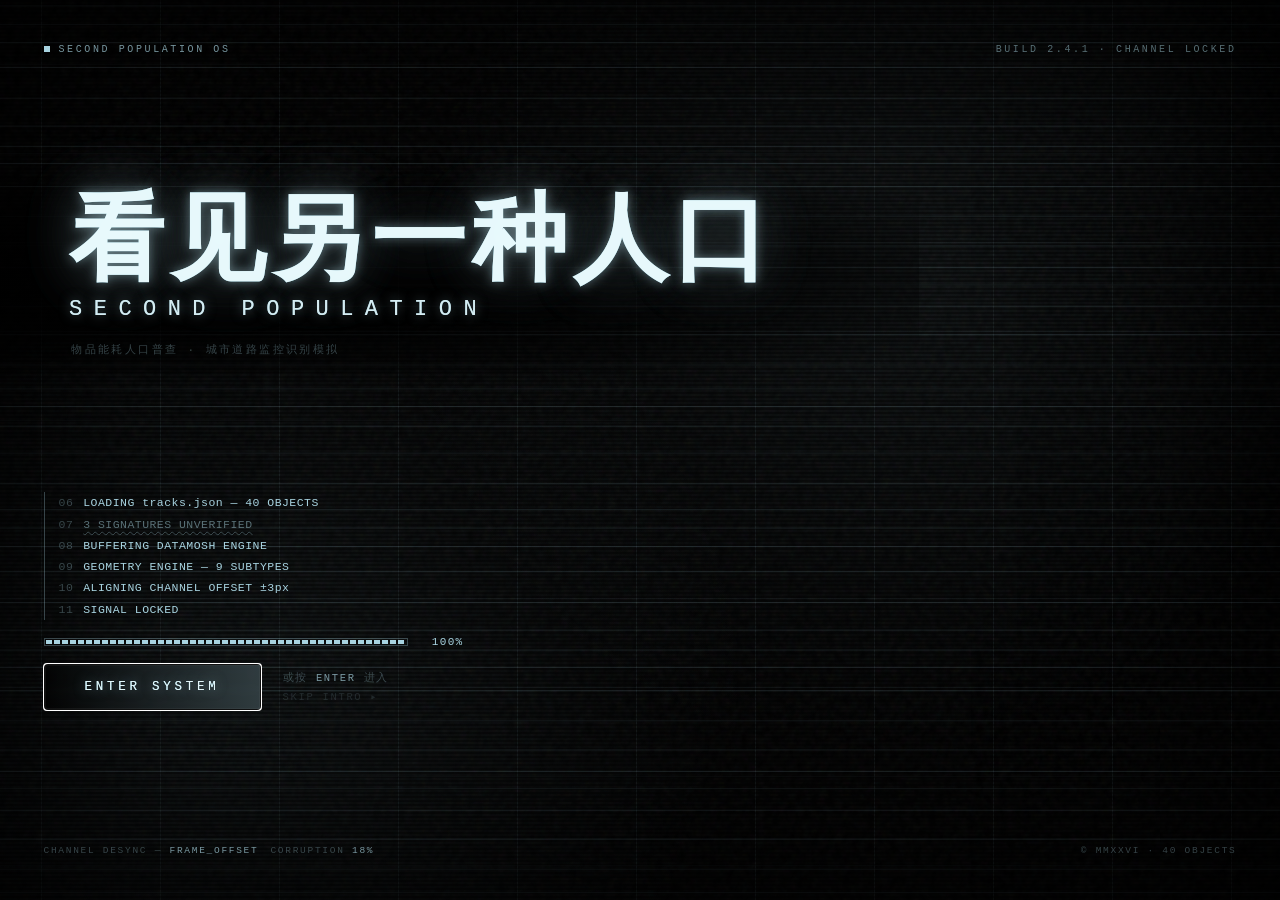
==== commit bca4a5f3: "Merge remote-tracking branch 'origin/main' into nana-archive" ====
--- a/index.html
+++ b/index.html
@@ -14,23 +14,40 @@
 </head>
 <body class="is-booting">
 
-<!-- ══════════ GLITCH 开场启动界面 ══════════ -->
+<!-- ══════════ GLITCH 开场启动界面 ══════════
+     全屏 canvas 实时演算的 glitch 视频背景（非中央卡片） -->
 <section class="boot" id="bootScreen" aria-label="系统启动">
-  <!-- 噪点 + 扫描线 + 纵向滚动条 -->
+  <!-- 视觉主体：视频纹理 + 实时损坏处理 -->
+  <canvas id="bootCanvas" class="boot-canvas" aria-hidden="true"></canvas>
+  <video id="bootVideo" src="traffic_clip.mp4" preload="auto" muted playsinline loop hidden></video>
+
+  <!-- 视差层：随鼠标微移 -->
+  <div class="boot-parallax" id="bootParallax" aria-hidden="true">
+    <span class="bp-layer bp-1"></span>
+    <span class="bp-layer bp-2"></span>
+    <span class="bp-layer bp-3"></span>
+  </div>
+
+  <!-- CRT 扫描线 / 噪声 / 暗角 / 下移扫描光带 -->
+  <div class="boot-scan" aria-hidden="true"></div>
   <div class="boot-noise" aria-hidden="true"></div>
-  <div class="boot-scan" aria-hidden="true"></div>
   <div class="boot-sweep" aria-hidden="true"></div>
   <div class="boot-vignette" aria-hidden="true"></div>
-
-  <div class="boot-inner">
-    <div class="boot-corner bc-tl" aria-hidden="true"></div>
-    <div class="boot-corner bc-tr" aria-hidden="true"></div>
-    <div class="boot-corner bc-bl" aria-hidden="true"></div>
-    <div class="boot-corner bc-br" aria-hidden="true"></div>
-
+  <div class="boot-flash" id="bootFlash" aria-hidden="true"></div>
+
+  <!-- 自定义光标 -->
+  <div class="boot-cursor" id="bootCursor" aria-hidden="true">
+    <span class="bc-ring"></span>
+    <span class="bc-cross-h"></span>
+    <span class="bc-cross-v"></span>
+    <span class="bc-dot"></span>
+  </div>
+
+  <!-- UI 层：散落于全屏，非居中卡片 -->
+  <div class="boot-ui">
     <header class="boot-head">
-      <span>SECOND POPULATION OS</span>
-      <span class="boot-head-r">BUILD 2.4.1 · SIGNAL READY</span>
+      <span class="bh-l"><i class="bh-dot"></i>SECOND POPULATION OS</span>
+      <span class="bh-r">BUILD 2.4.1 · CHANNEL LOCKED</span>
     </header>
 
     <div class="boot-title-wrap">
@@ -39,29 +56,31 @@
       <p class="boot-tag">物品能耗人口普查 · 城市道路监控识别模拟</p>
     </div>
 
-    <!-- 启动日志：JS 逐行揭示 -->
-    <div class="boot-log" id="bootLog" aria-live="polite"></div>
-
-    <div class="boot-meter">
-      <div class="boot-meter-track"><i id="bootFill"></i></div>
-      <span id="bootPct">00%</span>
-    </div>
-
-    <div class="boot-enter-row">
-      <button id="bootEnter" class="boot-enter" type="button" disabled>
-        <span class="be-frame" aria-hidden="true"></span>
-        <span class="be-label glitch-split-sm" data-text="ENTER SYSTEM">ENTER SYSTEM</span>
-      </button>
-      <div class="boot-hint">
-        <span>或按 <b>ENTER</b> 进入</span>
-        <span class="boot-skip">SKIP INTRO ▸</span>
+    <div class="boot-bottom">
+      <!-- 启动日志 -->
+      <div class="boot-log" id="bootLog" aria-live="polite"></div>
+
+      <div class="boot-meter">
+        <div class="boot-meter-track"><i id="bootFill"></i></div>
+        <span id="bootPct">00%</span>
+      </div>
+
+      <div class="boot-enter-row">
+        <button id="bootEnter" class="boot-enter" type="button" disabled>
+          <span class="be-frame" aria-hidden="true"></span>
+          <span class="be-label glitch-split-sm" data-text="ENTER SYSTEM">ENTER SYSTEM</span>
+        </button>
+        <div class="boot-hint">
+          <span>或按 <b>ENTER</b> 进入</span>
+          <span class="boot-skip">SKIP INTRO ▸</span>
+        </div>
       </div>
     </div>
 
     <footer class="boot-foot">
-      <span>CHANNEL R/G/B DESYNC — <b id="bootErr">ERR_NONE</b></span>
-      <span>CORRUPTION LEVEL <b id="bootLvl">00%</b></span>
-      <span>© MMXXVI</span>
+      <span>CHANNEL DESYNC — <b id="bootErr">ERR_NONE</b></span>
+      <span>CORRUPTION <b id="bootLvl">00%</b></span>
+      <span class="boot-foot-r">© MMXXVI · 40 OBJECTS</span>
     </footer>
   </div>
 </section>
--- a/glitch.css
+++ b/glitch.css
@@ -257,10 +257,6 @@
 
 .bh-l { display: flex; align-items: center; gap: 9px; color: var(--ink-70); }
 
-.bh-r { display: flex; align-items: center; gap: 0; }
-
-.bh-build { letter-spacing: .26em; }
-
 .bh-dot {
   width: 6px; height: 6px;
   background: var(--ink);
@@ -315,14 +311,6 @@
   font-size: 11px;
   letter-spacing: .22em;
   color: var(--ink-30);
-  padding-left: 2px;
-}
-
-.boot-tag2 {
-  margin-top: 7px;
-  font-size: 10px;
-  letter-spacing: .28em;
-  color: var(--ink-15);
   padding-left: 2px;
 }
 
@@ -593,185 +581,8 @@
   100% { clip-path: inset(0 0 100% 0);  transform: translate(0, 0) scale(1.2); filter: blur(10px); }
 }
 
-/* ═══════════════ 标题：唤醒完成后才「砸」下来 ═══════════════ */
-.boot-title-wrap { position: relative; }
-
-/* 拆字后的单字容器（JS 把「第二人口」拆成 4 个 .bt-ch） */
-.bt-ch {
-  display: inline-block;
-  position: relative;
-}
-
-/* 未唤醒：标题被噪声包裹 —— 模糊 + 通道故障加速 */
-.boot-title-wrap:not(.is-locked) .boot-title {
-  filter: blur(1.5px);
-  opacity: .84;
-}
-
-.boot-title-wrap:not(.is-locked) .boot-title .bt-ch::before,
-.boot-title-wrap:not(.is-locked) .boot-title .bt-ch::after {
-  animation-duration: 1.05s;
-}
-
-/* 已唤醒：四个字依次砸下 */
-.boot-title-wrap.is-locked .bt-ch {
-  animation: bt-slam .52s cubic-bezier(.16, 1, .3, 1) backwards;
-}
-.boot-title-wrap.is-locked .bt-ch:nth-child(1) { animation-delay: .02s; }
-.boot-title-wrap.is-locked .bt-ch:nth-child(2) { animation-delay: .13s; }
-.boot-title-wrap.is-locked .bt-ch:nth-child(3) { animation-delay: .24s; }
-.boot-title-wrap.is-locked .bt-ch:nth-child(4) { animation-delay: .35s; }
-
-@keyframes bt-slam {
-  0%   { transform: translateY(-52px) scale(1.34); filter: blur(7px); opacity: 0; }
-  58%  { transform: translateY(5px) scale(.95); filter: blur(0); opacity: 1; }
-  78%  { transform: translateY(-2px) scale(1.03); }
-  100% { transform: translateY(0) scale(1); filter: blur(0); opacity: 1; }
-}
-
-/* ═══════════════ 唤醒面板（右下） ═══════════════ */
-.boot-awake {
-  position: absolute;
-  right: clamp(20px, 3.4vw, 46px);
-  bottom: clamp(20px, 3.4vw, 46px);
-  width: 268px;
-  padding: 13px 15px 12px;
-  border: 1px solid var(--ink-30);
-  background: rgba(0, 0, 0, .62);
-  backdrop-filter: blur(3px);
-  pointer-events: none;
-  font-size: 10px;
-  letter-spacing: .18em;
-  color: var(--ink-50);
-}
-
-.ba-head {
-  display: flex;
-  justify-content: space-between;
-  align-items: baseline;
-  gap: 10px;
-}
-
-.ba-title { color: var(--ink-70); }
-
-.ba-count b {
-  color: var(--ink);
-  font-weight: 400;
-  font-size: 15px;
-  letter-spacing: .04em;
-}
-
-.ba-bar {
-  height: 4px;
-  border: 1px solid var(--ink-30);
-  margin-top: 9px;
-  padding: 1px;
-}
-
-.ba-bar i {
-  display: block;
-  height: 100%;
-  width: 0%;
-  background: var(--ink);
-  transition: width .4s steps(8);
-}
-
-.ba-hint {
-  margin-top: 8px;
-  color: var(--ink-30);
-  animation: ba-blink 2.4s steps(1) infinite;
-}
-
-@keyframes ba-blink {
-  0%, 70%  { opacity: 1; }
-  71%, 100% { opacity: .35; }
-}
-
-.ba-feed {
-  list-style: none;
-  margin: 11px 0 0;
-  padding: 0;
-  display: flex;
-  flex-direction: column;
-  gap: 5px;
-  min-height: 66px;
-}
-
-.ba-feed li {
-  display: flex;
-  gap: 8px;
-  align-items: baseline;
-  color: var(--ink-70);
-  animation: ba-in .3s steps(3) backwards;
-}
-
-.ba-feed li .bf-idx { color: var(--ink-30); flex: 0 0 auto; }
-.ba-feed li .bf-name { color: var(--ink); flex: 0 0 auto; }
-.ba-feed li .bf-meta { margin-left: auto; color: var(--ink-30); text-align: right; }
-
-@keyframes ba-in {
-  0%   { opacity: 0; transform: translateX(14px); filter: blur(3px); }
-  100% { opacity: 1; transform: translateX(0); filter: blur(0); }
-}
-
-/* ═══════════════ 中央一次性提示 ═══════════════ */
-.boot-tip {
-  position: absolute;
-  left: 50%;
-  top: 46%;
-  transform: translate(-50%, -50%);
-  z-index: 36;
-  display: flex;
-  flex-direction: column;
-  align-items: center;
-  gap: 10px;
-  pointer-events: none;
-  animation: tip-out .6s ease 2.9s forwards;
-}
-
-.boot-tip .bt-line {
-  font-size: 13px;
-  letter-spacing: .58em;
-  color: var(--ink);
-  text-shadow: 0 0 22px var(--ink-50);
-}
-
-.boot-tip .bt-sub {
-  font-size: 10px;
-  letter-spacing: .2em;
-  color: var(--ink-50);
-}
-
-@keyframes tip-out {
-  to { opacity: 0; transform: translate(-50%, -54%); filter: blur(4px); }
-}
-
-/* ═══════════════ 音效开关 ═══════════════ */
-.sfx-btn {
-  font-family: var(--mono);
-  font-size: 9.5px;
-  letter-spacing: .18em;
-  color: var(--ink-50);
-  background: transparent;
-  border: 1px solid var(--ink-30);
-  padding: 4px 9px;
-  margin-right: 14px;
-  cursor: none;
-  transition: color .2s ease, border-color .2s ease;
-}
-
-.sfx-btn:hover { color: var(--ink); border-color: var(--ink-70); }
-.sfx-btn b { font-weight: 400; color: var(--ink); }
-.sfx-btn.is-off b { color: var(--ink-30); }
-
 /* ═══════════════ 无障碍降级 ═══════════════ */
 @media (prefers-reduced-motion: reduce) {
-  .boot-title-wrap:not(.is-locked) .boot-title { filter: none; opacity: 1; }
-  .boot-title-wrap:not(.is-locked) .boot-title .bt-ch::before,
-  .boot-title-wrap:not(.is-locked) .boot-title .bt-ch::after { animation-duration: 3.2s; }
-  .boot-title-wrap.is-locked .bt-ch { animation: none; }
-  .boot-tip { animation: none; opacity: 0; }
-  .ba-hint { animation: none; }
   .boot-noise,
   .boot-sweep,
   .boot-meter-track i,
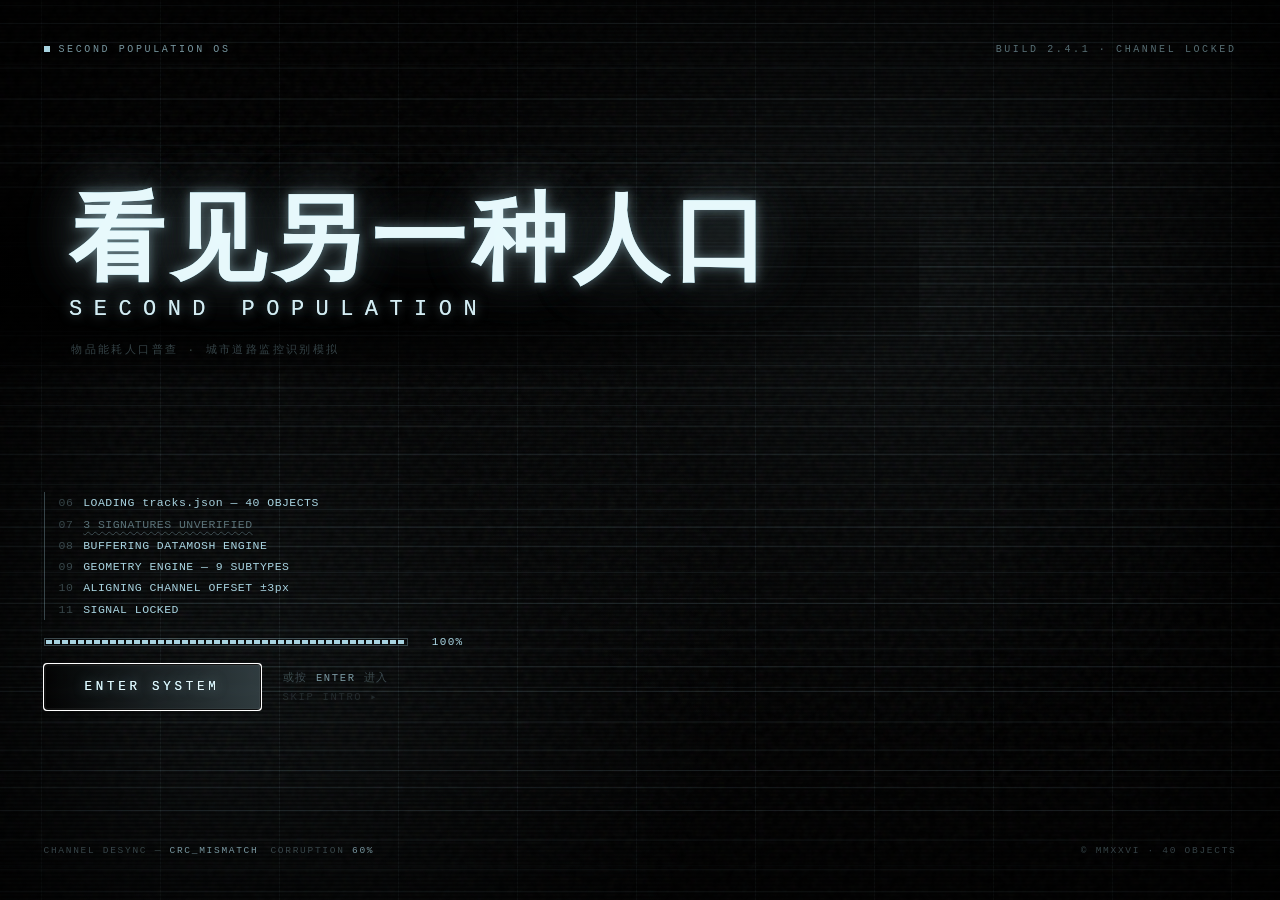
==== commit d38df21c: "feat(archive): 丰富物体线框与动态档案模板" ====
--- a/index.html
+++ b/index.html
@@ -11,6 +11,7 @@
 <link rel="stylesheet" href="archive/entry.css">
 <link rel="stylesheet" href="archive/ac-composition.css">
 <link rel="stylesheet" href="archive/reference-entry.css">
+<link rel="stylesheet" href="archive/inspection.css">
 </head>
 <body class="is-booting">
 
@@ -294,6 +295,8 @@
       <div class="scan-window">
         <div class="scan-crosses" id="oaCrosses" aria-hidden="true"></div>
         <canvas id="oaModelCanvas" class="scan-canvas" aria-label="目标三维模型旋转扫描"></canvas>
+        <div class="scan-study-label" aria-hidden="true">ENGINEERING STUDY / ILLUSTRATIVE</div>
+        <div class="scan-parts" id="oaScanParts" aria-hidden="true"></div>
         <span class="scan-corner sc-tl" aria-hidden="true"></span>
         <span class="scan-corner sc-br" aria-hidden="true"></span>
         <div class="scan-drift" aria-hidden="true"></div>
@@ -330,7 +333,7 @@
               <span id="oaViewLabel">VIEW 01/01</span>
             </div>
             <canvas id="oaSolidCanvas" class="approved-object" aria-label="目标实体模型"></canvas>
-            <span class="visual-caption">STRUCTURAL STUDY / ILLUSTRATIVE RECONSTRUCTION</span>
+            <span class="visual-caption"><span>STRUCTURAL STUDY / ILLUSTRATIVE RECONSTRUCTION</span><button id="oaInspect" type="button">3D VIEW ↗</button></span>
           </section>
           <div class="insets">
             <section class="dossier-box anatomy reveal r3">
@@ -352,6 +355,7 @@
               <p id="oaNameEn">TARGET LABEL</p>
             </div>
             <dl class="identity-table" id="oaIdentity"></dl>
+            <p class="archive-description" id="oaDescription"></p>
           </section>
 
           <section class="dossier-box carbon-box reveal r4">
@@ -426,6 +430,12 @@
   </div>
 </section>
 
+<dialog id="oaInspectionDialog" aria-labelledby="oaInspectionTitle">
+  <header><strong id="oaInspectionTitle" data-inspection-title>3D VIEW</strong><button type="button" data-action="close">BACK TO RECORD ×</button></header>
+  <canvas tabindex="0" aria-label="三维模型，拖动或用左右方向键旋转"></canvas>
+  <footer><button type="button" data-turn="-.22" aria-label="向左旋转">↶ TURN LEFT</button><button type="button" data-turn=".22" aria-label="向右旋转">TURN RIGHT ↷</button><button type="button" data-action="rotate" aria-pressed="false">AUTO ROTATE</button><button type="button" data-action="reset">RESET VIEW</button></footer>
+  <p>DRAG / ← → ROTATE · SCROLL TO ZOOM · ESC BACK · ILLUSTRATIVE MODEL</p>
+</dialog>
 <dialog id="oaSourceDialog"><button id="oaSourceClose" type="button">CLOSE ×</button><h2>SOURCE NOTES</h2><p id="oaSourceText"></p><p>Manufacturing energy, manufacturing water and use-phase carbon have different boundaries. Energy class is not a carbon value.</p></dialog>
 <script src="glitch.js"></script>
 <script src="model-loader/cam.js"></script>
@@ -435,10 +445,14 @@
   <script src="archive/rider-geometry.js"></script>
   <script src="archive/rider-approved.js"></script>
   <script src="archive/rider-gpu.js"></script>
+<script src="archive/engineering.js"></script>
 <script src="archive/scan-assets.js"></script>
+<script src="archive/mechanisms.js"></script>
   <script src="archive/motion.js"></script>
 <script src="archive/visuals.js"></script>
 <script src="archive/data.js"></script>
+<script src="archive/catalog.js"></script>
+<script src="archive/inspection.js"></script>
 <script src="archive/entry.js"></script>
 <script src="panels.js"></script>
 <script src="tracker.js"></script>
--- a/archive/reference-entry.css
+++ b/archive/reference-entry.css
@@ -6,6 +6,10 @@
 #objArchive .scan-window{aspect-ratio:1.4;border-radius:10px;border-color:#9dccdc;box-shadow:0 0 3px #94d5ec44;transform:scale(var(--frame-x,.28),var(--frame-y,.02));transform-origin:50% 50%;background:#000}
 #objArchive .scan-crosses{inset:7% 6%;opacity:var(--content-opacity,0)}
 #objArchive .scan-crosses span{opacity:.5}
+#objArchive .scan-study-label{position:absolute;top:3.2%;left:4%;font:10px var(--ap);letter-spacing:.8px;color:var(--ink-50);opacity:var(--content-opacity,0);pointer-events:none}
+#objArchive .scan-parts{position:absolute;bottom:3.2%;left:6%;right:6%;display:flex;justify-content:space-between;gap:8px;opacity:var(--content-opacity,0);font:11px var(--ap);letter-spacing:.5px;color:var(--ink-70);pointer-events:none}
+#objArchive .scan-parts span{border-top:1px solid var(--ink-30);padding-top:5px;min-width:13%}
+@media(max-width:760px){#objArchive .scan-study-label{font-size:8px}#objArchive .scan-parts{font-size:8px;letter-spacing:0}}
 #objArchive .scan-corner,#objArchive .scan-drift,#objArchive .scan-footnote{display:none}
 #objArchive .scan-meter{width:55%;gap:10px;margin:6px 0 0 7px;opacity:var(--content-opacity,0);font:14px/1 var(--ap)}
 #objArchive .segmented-track{height:8px;padding:0;border:0;background:repeating-linear-gradient(90deg,#355c6a55 0 2px,transparent 2px 4px)}
--- a/archive/inspection.css
+++ b/archive/inspection.css
@@ -0,0 +1,14 @@
+#oaInspectionDialog{box-sizing:border-box;margin:auto;width:min(1000px,94vw);max-width:94vw;max-height:92dvh;padding:16px;background:var(--bg);color:var(--ink);border:1px solid var(--ink-50);font:17px ArchivePixel,monospace}
+#oaSourceDialog{margin:auto}
+#oaInspectionDialog::backdrop{background:#000e}
+#oaInspectionDialog header{display:flex;align-items:center;justify-content:space-between;gap:12px;border-bottom:1px solid var(--ink-30);padding-bottom:12px}
+#oaInspectionDialog canvas{display:block;width:100%;height:min(60dvh,580px);touch-action:none;cursor:grab;background:var(--bg)}
+#oaInspectionDialog canvas:active{cursor:grabbing}
+#oaInspectionDialog button,#oaInspect{color:var(--ink);border:1px solid var(--ink-50);background:var(--bg);padding:6px 10px;font:15px ArchivePixel,monospace;cursor:pointer}
+#oaInspectionDialog button:focus-visible,#oaInspect:focus-visible{outline:2px solid var(--ink);outline-offset:3px}
+#oaInspectionDialog footer{display:flex;flex-wrap:wrap;gap:8px;border-top:1px solid var(--ink-30);padding-top:12px}
+#oaInspectionDialog p{font-size:13px;color:var(--ink-70);margin-bottom:0}
+#objArchive .visual-caption{display:flex;justify-content:space-between;align-items:center;gap:8px;position:relative}
+#objArchive .archive-description{padding:9px 12px;margin:0;border-top:1px solid var(--ink-30);font:13px/1.5 var(--ap);color:var(--ink-70)}
+#objArchive .archive-description:empty{display:none}
+@media(max-width:600px){#oaInspectionDialog{padding:10px}#oaInspectionDialog header{font-size:14px}#oaInspectionDialog canvas{height:52dvh}#objArchive .visual-caption{font-size:11px}#oaInspect{font-size:12px;padding:4px 6px}}
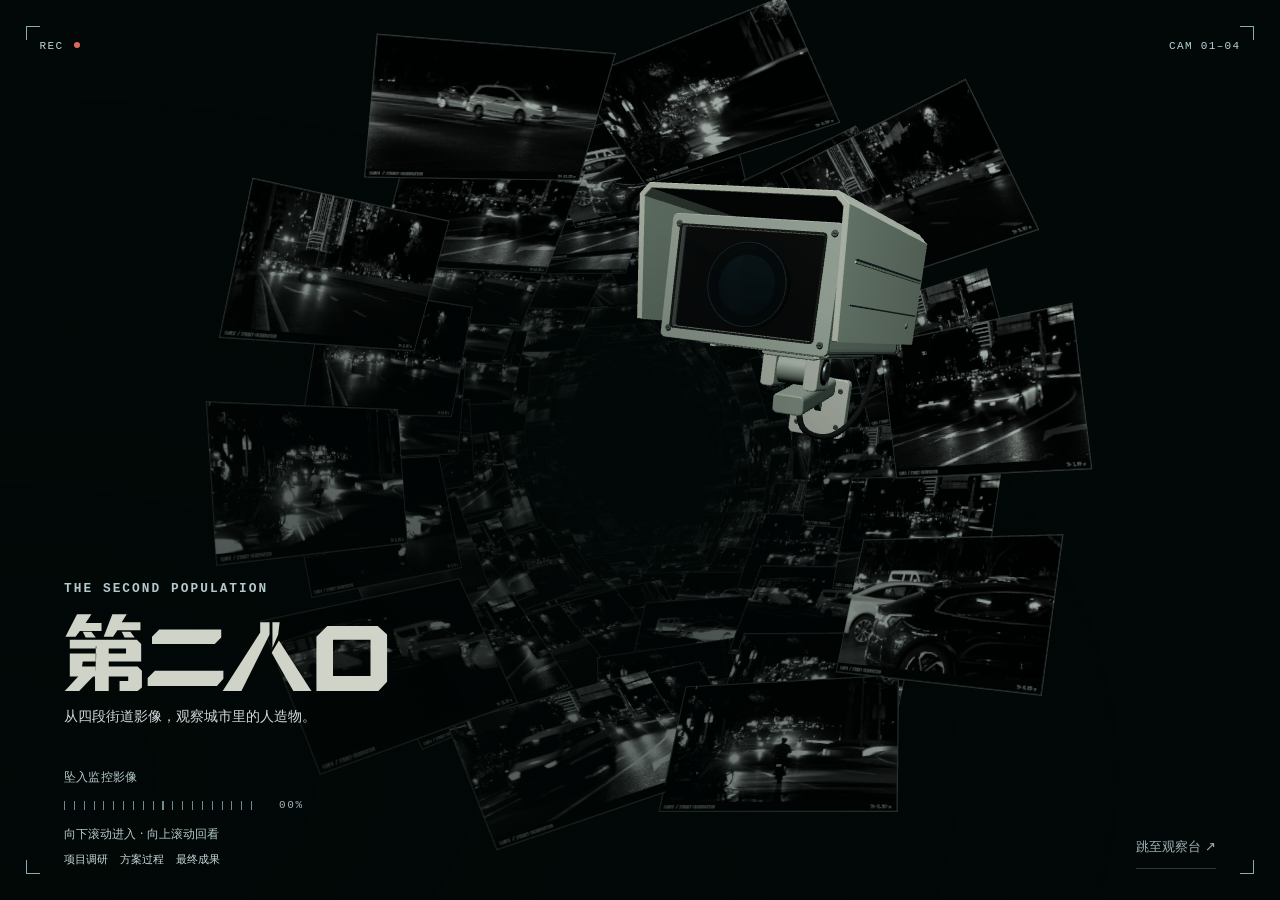
==== commit e90606e6: "更新《第二人口》完整网站最终版" ====
--- a/index.html
+++ b/index.html
@@ -1,10 +1,16 @@
 <!DOCTYPE html>
 <html lang="zh-CN">
 <head>
+<script>
+/* 电影展示模式分流：/?mode=cinematic → 独立入口 cinematic.html。
+   仅做跳转，不改动主站任何逻辑；其余参数与默认行为完全保留。 */
+(function(){try{if(new URLSearchParams(location.search).get('mode')==='cinematic'){location.replace('cinematic.html');}}catch(e){}})();
+</script>
 <meta charset="UTF-8">
 <meta name="viewport" content="width=device-width, initial-scale=1.0">
-<meta name="description" content="看见另一种人口 — 物品能耗人口普查 · 城市道路监控识别模拟">
-<title>SECOND POPULATION — 看见另一种人口 / OBJECT ARCHIVE</title>
+<meta name="description" content="第二人口：从摄像头进入四段街道影像，发现、追踪与登记城市中的人造物。">
+<title>第二人口｜THE SECOND POPULATION</title>
+<link rel="icon" href="data:image/svg+xml,%3Csvg xmlns='http://www.w3.org/2000/svg' viewBox='0 0 32 32'%3E%3Crect width='32' height='32' fill='%23000'/%3E%3Crect x='5' y='11' width='22' height='3' fill='%23A8D3E0'/%3E%3Crect x='9' y='18' width='15' height='3' fill='%23A8D3E0'/%3E%3C/svg%3E" />
 <link rel="stylesheet" href="style.css">
 <link rel="stylesheet" href="glitch.css">
 <link rel="stylesheet" href="archive/dossier.css">
@@ -12,6 +18,20 @@
 <link rel="stylesheet" href="archive/ac-composition.css">
 <link rel="stylesheet" href="archive/reference-entry.css">
 <link rel="stylesheet" href="archive/inspection.css">
+<style>
+  /* 非「原版」场景：仅保留识别，隐藏档案 / 可视化面板 */
+  body:not(.on-legacy) .dataviz,
+  body:not(.on-legacy) .deck { display: none !important; }
+  .scene-nav .scene { cursor: pointer; }
+  .scene-nav .scene.active { background: rgba(168,211,224,.16); color: #A8D3E0; box-shadow: inset 0 0 0 1px #A8D3E0; }
+</style>
+<link rel="stylesheet" href="integration/master.css">
+<link rel="stylesheet" href="integration/monitor-entry.css">
+<link rel="stylesheet" href="integration/entry-narrative.css">
+<link rel="stylesheet" href="integration/monitor-layout.css">
+<link rel="stylesheet" href="integration/assembly.css">
+<link rel="stylesheet" href="integration/residue.css">
+<link rel="stylesheet" href="archive/resident.css">
 </head>
 <body class="is-booting">
 
@@ -20,7 +40,7 @@
 <section class="boot" id="bootScreen" aria-label="系统启动">
   <!-- 视觉主体：视频纹理 + 实时损坏处理 -->
   <canvas id="bootCanvas" class="boot-canvas" aria-hidden="true"></canvas>
-  <video id="bootVideo" src="traffic_clip.mp4" preload="auto" muted playsinline loop hidden></video>
+  <video id="bootVideo" data-src="traffic_clip.mp4" preload="none" muted playsinline loop hidden></video>
 
   <!-- 视差层：随鼠标微移 -->
   <div class="boot-parallax" id="bootParallax" aria-hidden="true">
@@ -48,13 +68,17 @@
   <div class="boot-ui">
     <header class="boot-head">
       <span class="bh-l"><i class="bh-dot"></i>SECOND POPULATION OS</span>
-      <span class="bh-r">BUILD 2.4.1 · CHANNEL LOCKED</span>
+      <span class="bh-r">
+        <button id="sfxBtn" class="sfx-btn" type="button" aria-label="切换音效">SFX <b id="sfxState">ON</b></button>
+        <span class="bh-build">BUILD 2.5.0 · CHANNEL NOISY</span>
+      </span>
     </header>
 
-    <div class="boot-title-wrap">
-      <h2 class="boot-title glitch-split" data-text="看见另一种人口">看见另一种人口</h2>
+    <div class="boot-title-wrap" id="bootTitleWrap">
+      <h2 class="boot-title" id="bootTitle" data-text="第二人口">第二人口</h2>
       <p class="boot-sub glitch-split-sm" data-text="SECOND POPULATION">SECOND POPULATION</p>
-      <p class="boot-tag">物品能耗人口普查 · 城市道路监控识别模拟</p>
+      <p class="boot-tag">人类之外，还有一群人。他们由钢铁、塑料与电流构成。</p>
+      <p class="boot-tag2">城市道路监控 · 物品能耗人口普查</p>
     </div>
 
     <div class="boot-bottom">
@@ -81,9 +105,10 @@
     <footer class="boot-foot">
       <span>CHANNEL DESYNC — <b id="bootErr">ERR_NONE</b></span>
       <span>CORRUPTION <b id="bootLvl">00%</b></span>
-      <span class="boot-foot-r">© MMXXVI · 40 OBJECTS</span>
+      <span class="boot-foot-r">© MMXXVI · 4 SCENES / 75 RECORDS</span>
     </footer>
   </div>
+
 </section>
 
 <!-- ══════════ 顶栏 ══════════ -->
@@ -91,11 +116,12 @@
   <div class="brand">
     <span class="brand-mark"></span>
     <div class="brand-text">
-      <h1>看见另一种人口<span class="sub">SECOND POPULATION</span></h1>
-    </div>
-  </div>
-  <div class="top-meta">
-    <span class="meta-item">CAM 01 / STREET</span>
+      <h1>第二人口<span class="sub">SECOND POPULATION</span></h1>
+    </div>
+  </div>
+  <div class="top-meta"><button type="button" id="chooseScene" class="survey-entry">选择监控场景</button>
+
+    <span class="meta-item" id="camLabel">CAM 01 / STREET</span>
     <span class="meta-item live-dot">LIVE</span>
     <span class="meta-item" id="recTime">REC 00:00:00:00</span>
   </div>
@@ -105,11 +131,11 @@
 
   <!-- ══════════ 左侧：场景导航 + 进度 + 目标清单（浮层） ══════════ -->
   <aside class="sidebar">
-    <nav class="scene-nav">
-      <button class="scene active" type="button"><i>▙</i>STREET</button>
-      <button class="scene" type="button" disabled><i>▞</i>SIDEWALK</button>
-      <button class="scene" type="button" disabled><i>▦</i>INTERIOR</button>
-      <button class="scene" type="button" disabled><i>▟</i>PUBLIC SPACE</button>
+    <nav class="scene-nav" id="sceneNav">
+      <button class="scene" data-scene="street1" type="button"><i>▤</i>STREET 01</button>
+      <button class="scene active" data-scene="street2" type="button"><i>▙</i>STREET 02</button>
+      <button class="scene" data-scene="street3" type="button"><i>▞</i>STREET 03</button>
+      <button class="scene" data-scene="street4" type="button"><i>▦</i>STREET 04</button>
     </nav>
 
     <div class="detect-counter">
@@ -140,7 +166,7 @@
   <!-- ══════════ 中央：监控画面 ══════════ -->
   <section class="stage">
     <div class="viewport" id="viewport">
-      <video id="cam" src="traffic_clip.mp4" preload="auto" playsinline loop muted></video>
+      <video id="cam" preload="metadata" playsinline loop muted></video>
 
       <!-- 网格 / 扫描线 / 角标 -->
       <div class="grid-overlay" aria-hidden="true"></div>
@@ -161,7 +187,7 @@
 
       <div class="viewport-hud" aria-hidden="true">
         <span id="hudClock">T+0.0s</span>
-        <span>ZONE A · 深南大道东向</span>
+        <span id="zoneLabel">ZONE A · 深南大道东向</span>
         <span id="hudFps">TRACKING @ 25 FPS</span>
       </div>
 
@@ -192,40 +218,6 @@
       <span class="timecode" id="timecode">00:00 / 00:30</span>
     </div>
   </section>
-
-  <!-- ══════════ 右侧：数据可视化（制成品 vs 世界人口） ══════════ -->
-  <aside class="dataviz" id="dataviz" aria-label="数据可视化：工业制成品与世界人口">
-    <header class="dv-head">
-      <span class="dv-title">工业制成品 vs 世界人口</span>
-      <span class="dv-range">1950 — 2025</span>
-    </header>
-
-    <div class="dv-lanes">
-      <div class="dv-lane dv-objects">
-        <div class="dv-label"><i class="swatch"></i>工业制成品</div>
-        <div class="dv-value" id="dvObjectsValue">0.80B</div>
-        <div class="dv-unit">累计制造量 · 示意</div>
-      </div>
-      <div class="dv-lane dv-people">
-        <div class="dv-label"><i class="swatch"></i>世界人口</div>
-        <div class="dv-value" id="dvPeopleValue">2.50B</div>
-        <div class="dv-unit">人口 · 示意模型</div>
-      </div>
-    </div>
-
-    <div class="dv-plot">
-      <canvas id="dvCanvas" role="img" aria-label="两列下落粒子分别累积工业制成品与世界人口"></canvas>
-      <div class="dv-axis" aria-hidden="true">
-        <span>1950</span><span id="dvYearValue">1950</span><span>2025</span>
-      </div>
-    </div>
-
-    <div class="dv-controls">
-      <button id="dvToggle" type="button" aria-pressed="true">暂停</button>
-      <input id="dvRange" type="range" min="1950" max="2025" step="1" value="1950" aria-label="选择年份">
-    </div>
-    <div class="dv-foot">粒子密度表示相对量级，非一一对应计数</div>
-  </aside>
 
   <!-- ══════════ 底部：3D 人群 + 档案库 + 实时代码 ══════════ -->
   <div class="deck">
@@ -268,18 +260,18 @@
 
 <!-- ══════════ 底部：滚动统计 ══════════ -->
 <footer class="tickerbar">
-  <div class="ticker-label">ENERGY CENSUS · 实时普查</div>
+  <div class="ticker-label">OBSERVATION LOG · 当前片段</div>
   <div class="ticker-stats">
-    <span>已识别目标 <b id="statObjects">0</b></span>
-    <span>累计制造能耗 <b id="statEnergy">0</b> kWh</span>
-    <span>累计制造用水 <b id="statWater">0</b> t</span>
+    <span>已识别记录 <b id="statObjects">0</b></span>
+    <span hidden>候选能耗注记 <b id="statEnergy">0</b> kWh</span>
+    <span hidden>候选用水注记 <b id="statWater">0</b> t</span>
     <span>画面人流 <b id="statPersons">0</b></span>
-    <span class="ticker-note">* 能耗数据为模拟估算值</span>
+    <span class="ticker-note">原始标注观察 · 人造物数量待核验 · 框为示意框（已按画面内容收紧）</span>
   </div>
 </footer>
 
 <!-- 空调档案模块（v7 handoff）同源 iframe 承载层 -->
-<iframe id="acArchive" class="ac-archive" src="./ac-archive/index.html" title="空调档案 · SP-0004" hidden></iframe>
+<iframe id="acArchive" class="ac-archive" data-src="./ac-archive/index.html" title="空调档案 · SP-0004" hidden></iframe>
 <button id="acArchiveClose" class="ac-archive-close" type="button" hidden aria-label="返回主监控">← 返回监控</button>
 
 <!-- ══════════ 通用 OBJECT ARCHIVE（全屏两段式：扫描 → 档案） ══════════ -->
@@ -329,11 +321,11 @@
         <div class="visual-column">
           <section class="dossier-box object-visual reveal r1">
             <div class="mini-heading">
-              <span>IMAGE / ACQUISITION RECORD</span>
+              <span>居民肖像 / PORTRAIT</span>
               <span id="oaViewLabel">VIEW 01/01</span>
             </div>
             <canvas id="oaSolidCanvas" class="approved-object" aria-label="目标实体模型"></canvas>
-            <span class="visual-caption"><span>STRUCTURAL STUDY / ILLUSTRATIVE RECONSTRUCTION</span><button id="oaInspect" type="button">3D VIEW ↗</button></span>
+            <span class="visual-caption"><span>类别结构示意</span><button id="oaInspect" type="button">旋转检视 ↗</button></span>
           </section>
           <div class="insets">
             <section class="dossier-box anatomy reveal r3">
@@ -359,71 +351,26 @@
           </section>
 
           <section class="dossier-box carbon-box reveal r4">
-            <h3>CARBON RECORD</h3>
-            <div class="carbon-body">
-              <div class="carbon-value">
-                <span>ANNUAL USE-PHASE CO₂e</span>
-                <strong id="oaCarbonValue">DATA PENDING</strong>
-                <span id="oaCarbonExpression"></span>
-                <small id="oaCarbonUnit">kg CO₂e / year</small>
-                <p id="oaCarbonNote">MODEL, ENERGY USE AND GRID<br>FACTOR REQUIRED.</p>
-              </div>
-              <div class="carbon-diagram">
-                <span>IF ELECTRIC / METHOD ONLY</span>
-                <div class="carbon-chain">
-                  <div>
-                    <svg viewBox="0 0 60 60" aria-hidden="true"><path d="M32 5 16 32h13l-4 23 21-33H32Z" class="filled-wire"/></svg>
-                    <b>CHARGING<br>kWh / YEAR</b>
-                  </div>
-                  <span class="arrow">×</span>
-                  <div>
-                    <svg viewBox="0 0 60 60" aria-hidden="true"><path d="M8 51V34l12-8v9l12-9v25M32 51V9h8v42M9 51h44M14 42v4m8-4v4"/></svg>
-                    <b>GRID FACTOR<br>kg CO₂e / kWh</b>
-                  </div>
-                  <span class="arrow">=</span>
-                  <div>
-                    <svg viewBox="0 0 60 60" aria-hidden="true"><path d="M14 44a12 12 0 0 1 0-24 17 17 0 0 1 32 0 12 12 0 0 1 0 24Z"/><text x="30" y="35" text-anchor="middle">CO₂</text></svg>
-                    <b>CO₂e</b>
-                  </div>
-                </div>
-              </div>
+            <h3>能耗侧写 <small>ENERGY STUDY</small></h3>
+            <div class="energy-reading"><div><span id="oaCarbonUnit"></span><strong id="oaCarbonValue"></strong></div><span id="oaCarbonExpression"></span></div>
+            <div class="energy-figures" id="oaEnergyFigures">
+              <div class="energy-row"><span>日使用能耗</span><b id="oaDailyValue">—</b><em id="oaDailyTag">未核算</em></div>
+              <div class="energy-row"><span>制造能耗</span><b id="oaEmbodiedValue">—</b><em id="oaEmbodiedTag">未核算</em></div>
             </div>
+            <p id="oaCarbonNote"></p><a id="energySource" target="_blank" rel="noopener">查阅同类资料 ↗</a>
           </section>
-
-          <section class="dossier-box resource-box reveal r5">
-            <header>
-              <h3>RESOURCE CONNECTION</h3>
-              <span>OPERATION BOUNDARY ONLY<br>PRODUCTION ACCOUNTED SEPARATELY</span>
-            </header>
-            <div class="resource-network">
-              <div class="resource-inputs">
-                <div><span>ENERGY RECORD</span><b>+</b><span>PERIOD</span></div>
-                <div><span>REGION / YEAR</span><b>→</b><span>FACTOR</span></div>
-              </div>
-              <b class="network-arrow">→</b>
-              <div class="resource-unit">
-                <svg viewBox="0 0 90 64" aria-hidden="true">
-                  <rect x="5" y="4" width="80" height="53"/>
-                  <circle cx="32" cy="30" r="21"/><circle cx="32" cy="30" r="5"/>
-                  <path d="M11 30h42M32 9v42M17 15l30 30M17 45l30-30M61 14h16m-16 7h16m-16 7h16m-16 7h16M15 57v5m60-5v5"/>
-                </svg>
-                <span id="oaResourceUnit">OBJECT</span>
-              </div>
-              <b class="network-arrow">→</b>
-              <span class="resource-result">USE-PHASE<br>CO₂e</span>
-            </div>
-          </section>
+          <section class="dossier-box resource-box reveal r5"><h3>城市关系 <small>URBAN ROLE</small></h3><div class="resident-route"><span>街区</span><i></i><span class="resource-unit"><svg viewBox="0 0 90 64" aria-hidden="true"></svg><span id="oaResourceUnit"></span></span><i></i><span id="residentRole"></span></div></section>
         </div>
       </div>
 
       <footer class="dossier-footer reveal r6">
-        <button id="oaBackToScene" type="button">◀ BACK TO SCENE</button>
+        <button id="oaBackToScene" type="button">← 返回街区</button>
         <span id="oaFooterNote">MODEL-SPECIFIC DATA NOT YET VERIFIED.</span>
         <div>
-          <button id="oaPrev" type="button">‹ PREVIOUS</button>
-          <button id="oaNext" type="button">NEXT ›</button>
-          <button id="oaSource" type="button">SOURCE NOTES ↗</button>
-          <button id="oaReplay" type="button">REPLAY ↻</button>
+          <button id="oaPrev" type="button">‹ 上一位</button>
+          <button id="oaNext" type="button">下一位 ›</button>
+          <button id="oaSource" type="button">资料来源 ↗</button>
+          <button id="oaReplay" type="button">重播 ↻</button>
         </div>
       </footer>
     </div>
@@ -437,24 +384,38 @@
   <p>DRAG / ← → ROTATE · SCROLL TO ZOOM · ESC BACK · ILLUSTRATIVE MODEL</p>
 </dialog>
 <dialog id="oaSourceDialog"><button id="oaSourceClose" type="button">CLOSE ×</button><h2>SOURCE NOTES</h2><p id="oaSourceText"></p><p>Manufacturing energy, manufacturing water and use-phase carbon have different boundaries. Energy class is not a carbon value.</p></dialog>
-<script src="glitch.js"></script>
-<script src="model-loader/cam.js"></script>
-  <script src="archive/sequence.js"></script>
-  <script src="model-loader/model-engine.js"></script>
-  <script src="archive/models.js"></script>
-  <script src="archive/rider-geometry.js"></script>
-  <script src="archive/rider-approved.js"></script>
-  <script src="archive/rider-gpu.js"></script>
-<script src="archive/engineering.js"></script>
-<script src="archive/scan-assets.js"></script>
-<script src="archive/mechanisms.js"></script>
-  <script src="archive/motion.js"></script>
-<script src="archive/visuals.js"></script>
-<script src="archive/data.js"></script>
-<script src="archive/catalog.js"></script>
-<script src="archive/inspection.js"></script>
-<script src="archive/entry.js"></script>
-<script src="panels.js"></script>
-<script src="tracker.js"></script>
+<script defer src="integration/visual-rules.js"></script>
+<script defer src="integration/census-store.js"></script>
+<script defer src="integration/lifecycle.js"></script>
+<script defer src="integration/camera-prelude.js"></script>
+<script defer src="glitch.js"></script>
+<script defer src="model-loader/cam.js"></script>
+  <script defer src="archive/sequence.js"></script>
+  <script defer src="model-loader/model-engine.js"></script>
+  <script defer src="archive/models.js"></script>
+  <script defer src="archive/rider-geometry.js"></script>
+  <script defer src="archive/rider-approved.js"></script>
+  <script defer src="archive/rider-gpu.js"></script>
+<script defer src="archive/engineering.js"></script>
+<script defer src="archive/scan-assets.js"></script>
+<script defer src="archive/mechanisms.js"></script>
+  <script defer src="archive/motion.js"></script>
+<script defer src="archive/visuals.js"></script>
+<script defer src="integration/population-criterion.js"></script>
+<script defer src="archive/data.js"></script>
+<script defer src="archive/catalog.js"></script>
+<script defer src="integration/street-profiles.js"></script>
+<script defer src="archive/resident.js"></script>
+<script defer src="integration/population-journey.js"></script>
+<script defer src="archive/inspection.js"></script>
+<script defer src="archive/entry.js"></script>
+<script defer src="panels.js"></script>
+<script defer src="tracker.js"></script>
+<script defer src="integration/universe-palette.js"></script>
+<script defer src="integration/master.js"></script>
+<script defer src="integration/object-space.js"></script>
+<script type="module" src="integration/residue.js"></script>
+<script defer src="integration/monitor-layout.js"></script>
+<script defer src="integration/assembly.js"></script>
 </body>
 </html>
--- a/style.css
+++ b/style.css
@@ -99,14 +99,15 @@
   overflow: hidden;
   display: grid;
   /* 三列：侧栏 | 监控画面 | 数据可视化（侧栏作为独立列，不再浮在画面上方遮挡识别框） */
-  grid-template-columns: 232px minmax(0, 1fr) 320px;
+  grid-template-columns: 226px minmax(0, 1fr) 470px;
   grid-template-rows: minmax(0, 1fr) 214px;
   gap: 0;
 }
 
 .layout > .sidebar  { grid-column: 1; grid-row: 1; }
 .layout > .stage    { grid-column: 2; grid-row: 1; }
-.layout > .dataviz  { grid-column: 3; grid-row: 1; }
+.layout > .dataviz,
+.layout > .webviz  { grid-column: 3; grid-row: 1; }
 .layout > .deck     { grid-column: 1 / -1; grid-row: 2; }
 
 /* ─────────── 左侧栏（独立网格列，不遮挡监控画面） ─────────── */
@@ -310,7 +311,7 @@
   position: relative;
   flex: 1 1 auto;
   min-height: 0;
-  background: var(--bg);
+  background: #05080c;
   border: none;
   overflow: hidden;
 }
@@ -322,6 +323,8 @@
   height: 100%;
   object-fit: contain;
   background: var(--bg);
+  /* 提亮原始画面：单元素 GPU 合成，不随识别框每帧重算，不影响播放流畅度 */
+  filter: brightness(1.22) contrast(1.04) saturate(1.06);
 }
 
 /* 网格与扫描线 */
@@ -383,116 +386,320 @@
   pointer-events: none;
 }
 
+/* ── 识别框（v5.5）：单一细矩形，无角标 / 无内嵌线 / 无阴影 / 无渐变 ── */
+:root {
+  --box-cool: #9FB6C2;   /* 冷蓝灰，低饱和 */
+  --box-cool-soft: #7E96A2;
+  --box-amber: #F5C451;  /* 正在追踪 */
+}
 .track-box {
   position: absolute;
+  left: 0;
+  top: 0;
   pointer-events: auto;
-  cursor: crosshair;
-  /* 角括号式识别框：四条边只保留角落 */
-  border: 1px solid var(--ink-15);
-  /* 入场/离场淡入淡出与缩放由 JS(presence)逐帧驱动，这里只过渡颜色类，不碰 transform/opacity */
-  transition: border-color .18s, background .18s, box-shadow .18s;
-  box-shadow: 0 0 12px rgba(168, 211, 224, .14);
-  will-change: transform, opacity;
-}
-
-.track-box::before, .track-box::after,
-.track-box .c::before, .track-box .c::after {
+  cursor: pointer;
+  /* 5.4.2：3px 实线、opacity 1，颜色由 JS 按类别写入 --box-stroke（星云五色高亮版） */
+  border: 3px solid var(--box-stroke, #86e3ea);
+  background: none;
+  box-shadow: none;
+  transition: border-color .2s, opacity .2s;
+  --card-w: 176px;
+}
+
+.track-box:hover, .track-box.selected,
+.track-box.focused {
+  border-color: var(--box-stroke, #86e3ea);
+  z-index: 8;
+}
+
+/* ── 离线检测试点（street3）：无档案的检测框 ──
+   冷蓝灰 1px、不可点击、停放物更淡；不参与琥珀追踪、不挂文字，避免满屏装饰 */
+.track-box.track-ghost {
+  pointer-events: none;
+  cursor: default;
+  border: 1px solid rgba(150, 175, 190, .55);
+  z-index: 2;
+}
+.track-box.track-ghost:hover { border-color: rgba(150, 175, 190, .55); }
+.track-box.track-ghost.static-ghost { border-color: rgba(140, 160, 175, .3); }
+.track-box.track-ghost .box-tag { display: none; }
+
+.box-tag {
+  position: absolute;
+  top: 0;
+  left: 0;
+  transform: translateY(-100%);
+  display: block;
+  padding: 0 2px 4px;
+  background: none;
+  border: none;
+  box-shadow: none;
+  color: var(--box-tag, #86e3ea);
+  font-family: var(--mono);
+  font-size: 9px;
+  font-weight: 500;
+  line-height: 1.2;
+  letter-spacing: .08em;
+  white-space: nowrap;
+  pointer-events: none;
+  text-shadow: 0 1px 2px rgba(0, 0, 0, .95), 0 0 4px rgba(0, 0, 0, .8);
+}
+
+/* 标签第二行：日能耗进度细条（宽 50px、高 2px、无数字，颜色跟随类别） */
+.box-meter {
+  display: block;
+  width: 50px;
+  height: 2px;
+  margin-top: 2px;
+  background: var(--box-track, rgba(134, 227, 234, .2));
+  border-radius: 0;
+  overflow: hidden;
+}
+.box-meter i {
+  display: block;
+  height: 2px;
+  width: 0;
+  background: var(--box-tag, #86e3ea);
+}
+.track-box.meter-off .box-meter { display: none; }
+
+/* 主体目标（车辆 / 骑手）：3px 实线，颜色仍按类别 */
+.track-box.subject {
+  border-color: var(--box-stroke, #86e3ea);
+  z-index: 6;
+}
+
+/* 静态工业物（灯杆 / 护栏 / 指示牌 / 井盖 / 路缘等）：3px 实线、opacity 1，
+   颜色按类别取自星云五色，名称常驻显示 */
+.track-box.static {
+  border: 3px solid var(--box-stroke, #86e3ea);
+  z-index: 1;
+}
+.track-box.static:hover {
+  border-color: var(--box-stroke, #86e3ea);
+}
+/* 仅验收用：body.show-extra-seq 时把补充框的序号常驻显示（生产默认仍悬停才出） */
+body.show-extra-seq .track-box.extra .box-tag { display: block; color: rgba(210, 228, 238, .98); }
+/* 档案里的补充观察占位图 */
+.oa-extra-evidence { margin: 12px 0 0; }
+.oa-extra-evidence img {
+  display: block; width: 100%; max-height: 150px; object-fit: contain;
+  background: #05080b; border: 1px solid rgba(176, 198, 212, .35);
+}
+.oa-extra-evidence figcaption {
+  margin-top: 5px; font-size: 10px; letter-spacing: .06em;
+  color: rgba(176, 198, 212, .82); font-family: var(--font-mono, monospace);
+}
+
+/* 5.4.2：取消"过小目标不显示标签"，每个框都常驻名称 + 编号 */
+.track-box .box-tag { display: block; }
+
+/* 贴边时标签翻向内侧，避免被 .viewport 裁切 */
+.track-box.tag-in .box-tag { top: 1px; left: 3px; transform: none; }
+.track-box.tag-r  .box-tag { left: auto; right: 2px; }
+
+/* 5.4.2：星图联动高亮不得改掉类别色/金色，也不加发光与底色 */
+.viewport .track-box.universe-hover {
+  border-color: var(--box-stroke, #86e3ea) !important;
+  box-shadow: none !important;
+  background: none !important;
+}
+
+/* ── 引出档案卡（焦点 / 选中目标展开） ── */
+.box-card {
+  position: absolute;
+  left: var(--card-x, 14px);
+  bottom: calc(100% + 13px);
+  width: var(--card-w);
+  display: none;
+  flex-direction: column;
+  background: rgba(0, 0, 0, .92);
+  border: 1px solid var(--ink);
+  font-family: var(--mono);
+}
+
+.track-box.focused .box-card,
+.track-box.selected .box-card { display: flex; }
+
+/* 近右边界 → 卡片改左挂；近顶边 → 卡片改下挂 */
+.track-box.align-r .box-card { left: auto; right: 14px; }
+.track-box.side-b .box-card  { bottom: auto; top: calc(100% + 13px); }
+
+/* 引出线：卡片与识别框之间的细连线 */
+.card-leader {
+  position: absolute;
+  left: 20px;
+  bottom: -14px;
+  width: 1px;
+  height: 13px;
+  background: var(--ink-50);
+  pointer-events: none;
+}
+.track-box.align-r .card-leader { left: auto; right: 20px; }
+.track-box.side-b .card-leader  { bottom: auto; top: -14px; }
+
+/* 顶部实心标题条（含右侧缺口） */
+.card-tag {
+  position: relative;
+  display: flex;
+  align-items: center;
+  gap: 5px;
+  padding: 3px 13px 3px 5px;
+  background: var(--ink);
+  color: #000;
+  font-size: 8px;
+  font-weight: 700;
+  letter-spacing: .14em;
+  white-space: nowrap;
+}
+
+.card-tag::after {
   content: "";
   position: absolute;
-  width: 14px; height: 14px;
-  border: 2px solid var(--ink);
-  transition: border-color .18s;
-}
-.track-box::before      { top: -2px; left: -2px;  border-right: none; border-bottom: none; }
-.track-box::after       { top: -2px; right: -2px; border-left: none;  border-bottom: none; }
-.track-box .c::before   { bottom: -2px; left: -2px;  border-right: none; border-top: none; }
-.track-box .c::after    { bottom: -2px; right: -2px; border-left: none;  border-top: none; }
-
-.track-box:hover, .track-box.selected {
-  border-color: var(--ink-50);
-  background: var(--ink-08);
-  box-shadow: 0 0 18px rgba(168, 211, 224, .32), 0 0 8px rgba(168, 211, 224, .20) inset;
-}
-
-.track-box.selected {
-  box-shadow: 0 0 24px rgba(168, 211, 224, .34) inset, 0 0 18px rgba(168, 211, 224, .22);
-}
-
-/* 速度矢量：沿运动方向的小箭头，由 JS 设 transform(rotate/scale) 与 opacity */
-.track-box .vel {
-  position: absolute;
-  left: 50%; top: 50%;
-  width: 28px; height: 2px;
-  margin-left: -14px; margin-top: -1px;
-  background: linear-gradient(90deg, transparent, var(--ink-70, rgba(168,211,224,.7)));
-  opacity: 0;
-  transform-origin: left center;
-  pointer-events: none;
-  z-index: 2;
-}
-.track-box .vel::after {
-  content: "";
-  position: absolute;
-  right: -1px; top: 50%;
-  width: 6px; height: 6px;
-  border-top: 2px solid var(--ink);
-  border-right: 2px solid var(--ink);
-  transform: translateY(-50%) rotate(45deg);
-}
-
-.track-tag {
-  position: absolute;
-  top: -1px;
-  left: -1px;
-  transform: translateY(-100%);
-  display: flex;
-  align-items: center;
-  gap: 6px;
-  background: var(--bg);
-  border: 1px solid var(--ink-50);
-  border-bottom: none;
-  padding: 2px 7px;
-  font-family: var(--mono);
-  font-size: 10px;
-  letter-spacing: .1em;
-  white-space: nowrap;
-  color: var(--ink);
-}
-
-.track-tag .conf { color: var(--ink-50); }
-
-/* 识别框锁定进度条：目标出现后填充，模拟锁定过程 */
-.track-tag .lock {
+  right: 5px;
+  top: 3px;
+  bottom: 3px;
+  width: 1px;
+  background: rgba(0, 0, 0, .5);
+}
+
+.card-tag .t-label {
+  flex: 1 1 auto;
+  overflow: hidden;
+  text-overflow: ellipsis;
+}
+
+.card-tag .t-conf { font-weight: 400; opacity: .6; }
+
+/* 标题条内的锁定进度条 */
+.card-tag .lock {
   position: relative;
   display: inline-block;
-  width: 26px;
-  height: 3px;
-  background: var(--ink-15);
-  overflow: hidden;
-}
-
-.track-tag .lock i {
+  width: 20px;
+  height: 2px;
+  flex: 0 0 auto;
+  background: rgba(0, 0, 0, .28);
+  overflow: hidden;
+}
+
+.card-tag .lock i {
   position: absolute;
   left: 0; top: 0; bottom: 0;
   width: 0;
+  background: #000;
+  transition: width .12s linear;
+}
+
+.card-id {
+  display: flex;
+  align-items: baseline;
+  gap: 4px;
+  padding: 3px 5px;
+  font-size: 8px;
+  letter-spacing: .12em;
+  color: var(--ink-50);
+  border-bottom: 1px solid var(--ink-15);
+}
+
+.card-id .v { color: var(--ink); font-weight: 700; letter-spacing: .1em; }
+
+/* 内嵌取证帧 */
+.card-photo {
+  position: relative;
+  height: 84px;
+  background: #6f939d;
+  border-bottom: 1px solid var(--ink-30);
+  overflow: hidden;
+  isolation: isolate;
+}
+
+.card-photo img {
+  width: 100%;
+  height: 100%;
+  object-fit: cover;
+  display: block;
+  mix-blend-mode: normal;
+  /* 证据图改为接近真实照片：仅轻微去色，保留亮度与细节，减少暗场下的灰糊感 */
+  filter: grayscale(.35) contrast(1.05) brightness(1.3);
+}
+
+.card-photo::after {
+  content: "";
+  position: absolute;
+  inset: 0;
+  background-image: repeating-linear-gradient(
+    0deg,
+    rgba(0, 0, 0, .22) 0 1px,
+    transparent 1px 3px
+  );
+  pointer-events: none;
+}
+
+.card-photo .ph-cap {
+  position: absolute;
+  left: 0; bottom: 0;
+  padding: 1px 4px;
+  background: rgba(0, 0, 0, .72);
+  color: var(--ink-70);
+  font-size: 6px;
+  letter-spacing: .16em;
+  z-index: 2;
+}
+
+.card-rows { padding: 3px 0; }
+
+.card-row {
+  display: flex;
+  align-items: baseline;
+  justify-content: space-between;
+  gap: 8px;
+  padding: 1px 5px;
+  font-size: 8px;
+  letter-spacing: .1em;
+}
+
+.card-row .k { color: var(--ink-50); flex: 0 0 auto; }
+
+.card-row .v {
+  color: var(--ink);
+  text-align: right;
+  overflow: hidden;
+  text-overflow: ellipsis;
+  white-space: nowrap;
+}
+
+/* 底部胶囊：能耗强度 */
+.card-chip {
+  display: flex;
+  align-items: center;
+  gap: 5px;
+  margin: 0 5px 5px;
+  padding: 2px 5px;
   background: var(--ink);
-  transition: width .12s linear;
-}
-
-.track-box .crosshair {
-  position: absolute;
-  left: 50%; top: 50%;
-  width: 10px; height: 10px;
-  transform: translate(-50%, -50%);
-  opacity: .55;
-}
-.track-box .crosshair::before, .track-box .crosshair::after {
-  content: "";
-  position: absolute;
-  background: var(--ink-70);
-}
-.track-box .crosshair::before { left: 50%; top: 0; bottom: 0; width: 1px; }
-.track-box .crosshair::after  { top: 50%; left: 0; right: 0; height: 1px; }
+  color: #000;
+  font-size: 7px;
+  font-weight: 700;
+  letter-spacing: .14em;
+}
+
+.card-chip b {
+  position: relative;
+  flex: 1 1 auto;
+  height: 3px;
+  background: rgba(0, 0, 0, .26);
+  overflow: hidden;
+}
+
+.card-chip b i {
+  position: absolute;
+  left: 0; top: 0; bottom: 0;
+  background: #000;
+}
+
+.card-chip em { font-style: normal; font-weight: 400; opacity: .75; }
+
+/* 证据卡不被识别层裁剪 */
+#trackLayer { overflow: visible; }
 
 /* 点击反馈 toast */
 .id-toast {
@@ -623,9 +830,8 @@
 .transport { animation: fadeIn     .8s ease .26s both; }
 .tickerbar { animation: riseBottom .7s cubic-bezier(.22, 1, .36, 1) .12s both; }
 
-/* 选中识别框：跟踪脉冲呼吸光 */
 .track-box.selected {
-  animation: trackPulse 1.9s ease-in-out infinite;
+  animation: none;
 }
 @keyframes trackPulse {
   0%, 100% {
@@ -1422,28 +1628,10 @@
   .dossier-shell { padding: 16px; }
 }
 /* ═══════════════════════════════════════════════════════════════
-   人物识别框：白色描边（参考图 HUMAN 白色框）
+   人物识别框：沿用统一的单一细矩形（v5.5 起不再单独改描边）
    ═══════════════════════════════════════════════════════════════ */
-.track-box.cat-person {
-  border-color: #ffffff;
-  border-width: 1.5px;
-}
-.track-box.cat-person::before, .track-box.cat-person::after,
-.track-box.cat-person .c::before, .track-box.cat-person .c::after {
-  border-color: #ffffff;
-}
-.track-box.cat-person .track-tag {
-  border-color: #ffffff;
-  color: #ffffff;
-}
-.track-box.cat-person .track-tag .conf { color: rgba(255, 255, 255, .68); }
 .track-box.cat-person .crosshair::before,
 .track-box.cat-person .crosshair::after { background: rgba(255, 255, 255, .8); }
-.track-box.cat-person:hover,
-.track-box.cat-person.selected {
-  border-color: #ffffff;
-  background: rgba(255, 255, 255, .1);
-}
 
 /* ═══════════════════════════════════════════════════════════════
    右侧：数据可视化（工业制成品 vs 世界人口）
@@ -1830,7 +2018,255 @@
 .code-body .c-pr  { color: var(--ink-70); }
 
 @media (max-width: 1240px) {
-  .layout { grid-template-columns: 190px minmax(0, 1fr) 260px; }
+  .layout { grid-template-columns: 190px minmax(0, 1fr) 360px; }
   .deck { grid-template-columns: 220px minmax(0, 1fr) 280px; }
   .lib-card { width: 92px; }
 }
+
+/* ══════════ 目标蛛网（OBJECT WEB）· 视觉规格对齐参考稿 ══════════
+   参考：road-scene-model-hover-preview-v2「第二人口 · 道路物品模型网络」
+     · 底色 #0b090b / 面板 radial-gradient(ellipse at 50% 45%, #18141a, #111014 75%)
+     · 描边 #55414b / #372b32 / 文字 #f0dce4 #b392a2 #8d7783
+     · 六类别色：#e47b9c #df9b78 #d4a66d #83bcc0 #c08bb4 #c77ca3
+     · 标题衬线 Georgia / Noto Serif SC · 小字号 + 宽字距
+   ═══════════════════════════════════════════════════════════════════════ */
+.webviz {
+  display: flex;
+  flex-direction: column;
+  min-height: 0;
+  border-left: 1px solid #372b32;
+  background: #0b090b;
+  padding: 12px 14px 14px;
+  overflow-y: auto;
+  overflow-x: hidden;
+  font-family: Arial, "Microsoft YaHei", sans-serif;
+}
+.webviz::-webkit-scrollbar { width: 6px; }
+.webviz::-webkit-scrollbar-thumb { background: #3a2c34; }
+.webviz::-webkit-scrollbar-track { background: transparent; }
+
+/* ── 标题块 ── */
+.ow-heading {
+  border-bottom: 1px solid #372b32;
+  padding-bottom: 8px;
+  margin-bottom: 11px;
+}
+.ow-eyebrow {
+  display: block;
+  font-size: 6.5px;
+  color: #8d7783;
+  letter-spacing: .22em;
+  text-transform: uppercase;
+}
+.ow-title {
+  margin: 5px 0 3px;
+  font-family: Georgia, "Noto Serif SC", "Songti SC", serif;
+  font-size: 19px;
+  font-weight: 400;
+  letter-spacing: .1em;
+  color: #f0dce4;
+}
+.ow-sub { margin: 0; font-size: 6.5px; color: #b392a2; letter-spacing: .1em; }
+
+/* ── 面板 ── */
+.ow-panel {
+  border: 1px solid #55414b;
+  background: radial-gradient(ellipse at 50% 45%, #18141a, #111014 75%);
+  position: relative;
+}
+.ow-help {
+  display: flex;
+  justify-content: space-between;
+  gap: 8px;
+  padding: 8px 10px 0;
+  color: #8d7783;
+  font-size: 6.5px;
+  letter-spacing: .16em;
+}
+.ow-map {
+  position: relative;
+  margin: 4px 8px 0;
+  background: radial-gradient(ellipse at 50% 50%, #18151a, #0e0d10 78%);
+}
+.ow-net { display: block; width: 100%; height: auto; opacity: .92; }
+.ow-overlay { position: absolute; inset: 0; width: 100%; height: 100%; overflow: visible; }
+.ow-caption {
+  padding: 7px 10px;
+  margin-top: 6px;
+  border-top: 1px solid #33262d;
+  color: #b7a5ad;
+  font-size: 6.5px;
+  letter-spacing: .11em;
+  text-align: center;
+}
+
+/* ── 扇区标签（原稿 zone-id / zone-cn / zone-en） ── */
+#owLabels .zone-label { text-anchor: middle; pointer-events: none; }
+#owLabels .zone-id { fill: #b48c9d; font-size: 7px; letter-spacing: .2em; }
+#owLabels .zone-cn { fill: #f0dce4; font-size: 12px; letter-spacing: .11em; }
+#owLabels .zone-en { fill: #a98d9a; font-size: 5px; letter-spacing: .18em; }
+
+/* ── 点位（原稿 g.map-point 结构：hit / halo / core） ── */
+.ow-overlay .map-point { cursor: crosshair; pointer-events: all; outline: none; }
+.ow-overlay .point-hit { fill: rgba(255, 255, 255, .001); stroke: none; pointer-events: all; }
+.ow-overlay .point-halo {
+  fill: var(--point-color, #df739c);
+  opacity: .16;
+  transition: opacity .16s;
+}
+.ow-overlay .point-core {
+  fill: var(--point-color, #e47b9c);
+  filter: drop-shadow(0 0 5px var(--point-color, #e47b9c));
+  transition: opacity .25s;
+}
+.ow-overlay .map-point:hover .point-halo,
+.ow-overlay .map-point:focus .point-halo { opacity: .34; }
+.ow-overlay .map-point:hover .point-core,
+.ow-overlay .map-point:focus .point-core { filter: brightness(1.55) drop-shadow(0 0 6px var(--point-color, #e47b9c)); }
+.ow-overlay .map-point[data-state="pending"] .point-core { opacity: .12; }
+.ow-overlay .map-point[data-state="gone"]    .point-core { opacity: .34; }
+.ow-overlay .map-point[data-state="live"]    .point-core { opacity: 1; }
+
+/* ── 悬停读出（对齐原稿 .model-panel） ── */
+.ow-spot {
+  position: absolute;
+  width: 172px;
+  z-index: 6;
+  opacity: 0;
+  pointer-events: none;
+  transform: translateY(3px);
+  transition: opacity .16s, transform .16s;
+  border: 1px solid #503843;
+  background: #100c10;
+  box-shadow: 0 10px 26px rgba(0, 0, 0, .6);
+  display: flex;
+  flex-direction: column;
+}
+.ow-spot.active { opacity: 1; transform: none; }
+.ow-spot-head {
+  display: flex; justify-content: space-between; align-items: baseline; gap: 6px;
+  padding: 6px 8px;
+  font-size: 7px; letter-spacing: .1em; color: #e8c4d1;
+  border-bottom: 1px solid #3b2a33;
+  border-left: 2px solid var(--spot, #e47b9c);
+}
+.ow-spot-head small { font-size: 6px; color: #b392a2; letter-spacing: .08em; }
+.ow-spot canvas,
+.ow-spot img {
+  width: 100%; height: 132px; display: block; object-fit: cover;
+  background: radial-gradient(ellipse, #20121b, #080708 70%);
+}
+.ow-spot img { display: none; }
+.ow-spot.photo canvas { display: none; }
+.ow-spot.photo img { display: block; }
+.ow-spot-foot {
+  display: flex; justify-content: space-between; gap: 6px;
+  padding: 5px 8px;
+  font-size: 6px; letter-spacing: .1em; color: #b392a2;
+  border-top: 1px solid #3b2a33;
+}
+
+/* ── 六分类条（原稿 .category-strip；窄栏改 3 列 × 2 行） ── */
+.ow-strip {
+  display: grid;
+  grid-template-columns: repeat(3, minmax(0, 1fr));
+  margin: 12px 0 11px;
+  border: 1px solid #54404a;
+  background: #100e12;
+}
+.category-item {
+  min-height: 46px;
+  padding: 7px 8px;
+  display: flex; align-items: center; gap: 8px;
+  border-right: 1px solid #30242b;
+  border-bottom: 1px solid #30242b;
+  min-width: 0;
+}
+.category-item:nth-child(3n) { border-right: 0; }
+.category-item:nth-child(n+4) { border-bottom: 0; }
+.category-dot {
+  width: 11px; height: 11px; border-radius: 50%;
+  background: var(--cat);
+  box-shadow: 0 0 13px var(--cat);
+  flex: none;
+}
+.category-item b { display: block; font-size: 9px; font-weight: 500; color: #d7e0e8; letter-spacing: .1em; }
+.category-item small { display: block; margin-top: 3px; font-size: 5px; color: #778493; letter-spacing: .1em; }
+
+/* ── 四路监控卡带（原稿 .camera-band；本项目 4 个场景 → 2 列 × 2 行） ── */
+.ow-band { border: 1px solid #54404a; background: #100e12; padding: 10px; }
+.ow-band-head {
+  display: flex; justify-content: space-between; align-items: end; gap: 8px;
+  border-bottom: 1px solid #684152;
+  padding: 0 2px 7px; margin-bottom: 8px;
+}
+.ow-band-head b { font-size: 11px; letter-spacing: .12em; font-weight: 400; color: #e8c4d1; }
+.ow-band-head small { font-size: 6px; color: #b392a2; letter-spacing: .1em; }
+.ow-cards { display: grid; grid-template-columns: repeat(2, minmax(0, 1fr)); gap: 7px; }
+
+.camera-card {
+  border: 1px solid #352731;
+  background: #100c10;
+  padding: 6px;
+  cursor: pointer;
+  color: inherit;
+  text-align: left;
+  transition: border-color .2s, background .2s;
+}
+.camera-card:hover,
+.camera-card:focus { outline: none; border-color: #d47e9d; background: #171018; }
+.camera-card.is-on { border-color: #e47b9c; background: #171018; }
+.camera-card-head,
+.camera-card-foot {
+  display: flex; justify-content: space-between; gap: 5px;
+  margin: 0 0 5px;
+  color: #b392a2; font-size: 6px; letter-spacing: .08em;
+}
+.camera-card-head strong { font-size: 7.5px; font-weight: 400; color: #e8c4d1; }
+.mini-web {
+  height: 54px;
+  display: grid; place-items: center;
+  position: relative;
+  background: radial-gradient(circle, #26121c, transparent 68%);
+  overflow: hidden;
+}
+.mini-web:before,
+.mini-web:after {
+  content: "";
+  position: absolute;
+  width: 66px; height: 58px;
+  border: 1px solid var(--cam);
+  opacity: .55;
+  border-radius: 44% 56% 52% 48%;
+  transform: rotate(var(--rotation));
+  box-shadow: 0 0 12px var(--cam), inset 0 0 12px var(--cam);
+}
+.mini-web:after { width: 43px; height: 37px; border-radius: 54% 46% 41% 59%; opacity: .38; }
+.mini-web i {
+  position: absolute;
+  width: 4px; height: 4px; border-radius: 50%;
+  background: var(--cam);
+  box-shadow: 0 0 7px var(--cam);
+}
+.mini-web i:nth-child(1) { transform: translate(-19px, -17px); }
+.mini-web i:nth-child(2) { transform: translate(20px, -11px); }
+.mini-web i:nth-child(3) { transform: translate(-23px, 15px); }
+.mini-web i:nth-child(4) { transform: translate(14px, 21px); }
+.mini-web i:nth-child(5) { transform: translate(0, -2px); }
+.camera-thumb {
+  display: block; width: 100%; height: 34px;
+  object-fit: cover;
+  filter: grayscale(1);
+  opacity: .82;
+  margin: 4px 0;
+}
+.camera-card-foot { margin: 0; }
+
+/* 蛛网悬停 → 识别框 / 清单行联动高亮 */
+.track-box.web-hover {
+  border-color: #fff;
+}
+.target-item.web-hover {
+  background: var(--ink-08);
+  border-left-color: var(--ink);
+}
--- a/glitch.css
+++ b/glitch.css
@@ -257,6 +257,10 @@
 
 .bh-l { display: flex; align-items: center; gap: 9px; color: var(--ink-70); }
 
+.bh-r { display: flex; align-items: center; gap: 0; }
+
+.bh-build { letter-spacing: .26em; }
+
 .bh-dot {
   width: 6px; height: 6px;
   background: var(--ink);
@@ -311,6 +315,14 @@
   font-size: 11px;
   letter-spacing: .22em;
   color: var(--ink-30);
+  padding-left: 2px;
+}
+
+.boot-tag2 {
+  margin-top: 7px;
+  font-size: 10px;
+  letter-spacing: .28em;
+  color: var(--ink-15);
   padding-left: 2px;
 }
 
@@ -581,8 +593,185 @@
   100% { clip-path: inset(0 0 100% 0);  transform: translate(0, 0) scale(1.2); filter: blur(10px); }
 }
 
+/* ═══════════════ 标题：唤醒完成后才「砸」下来 ═══════════════ */
+.boot-title-wrap { position: relative; }
+
+/* 拆字后的单字容器（JS 把「第二人口」拆成 4 个 .bt-ch） */
+.bt-ch {
+  display: inline-block;
+  position: relative;
+}
+
+/* 未唤醒：标题被噪声包裹 —— 模糊 + 通道故障加速 */
+.boot-title-wrap:not(.is-locked) .boot-title {
+  filter: blur(1.5px);
+  opacity: .84;
+}
+
+.boot-title-wrap:not(.is-locked) .boot-title .bt-ch::before,
+.boot-title-wrap:not(.is-locked) .boot-title .bt-ch::after {
+  animation-duration: 1.05s;
+}
+
+/* 已唤醒：四个字依次砸下 */
+.boot-title-wrap.is-locked .bt-ch {
+  animation: bt-slam .52s cubic-bezier(.16, 1, .3, 1) backwards;
+}
+.boot-title-wrap.is-locked .bt-ch:nth-child(1) { animation-delay: .02s; }
+.boot-title-wrap.is-locked .bt-ch:nth-child(2) { animation-delay: .13s; }
+.boot-title-wrap.is-locked .bt-ch:nth-child(3) { animation-delay: .24s; }
+.boot-title-wrap.is-locked .bt-ch:nth-child(4) { animation-delay: .35s; }
+
+@keyframes bt-slam {
+  0%   { transform: translateY(-52px) scale(1.34); filter: blur(7px); opacity: 0; }
+  58%  { transform: translateY(5px) scale(.95); filter: blur(0); opacity: 1; }
+  78%  { transform: translateY(-2px) scale(1.03); }
+  100% { transform: translateY(0) scale(1); filter: blur(0); opacity: 1; }
+}
+
+/* ═══════════════ 唤醒面板（右下） ═══════════════ */
+.boot-awake {
+  position: absolute;
+  right: clamp(20px, 3.4vw, 46px);
+  bottom: clamp(20px, 3.4vw, 46px);
+  width: 268px;
+  padding: 13px 15px 12px;
+  border: 1px solid var(--ink-30);
+  background: rgba(0, 0, 0, .62);
+  backdrop-filter: blur(3px);
+  pointer-events: none;
+  font-size: 10px;
+  letter-spacing: .18em;
+  color: var(--ink-50);
+}
+
+.ba-head {
+  display: flex;
+  justify-content: space-between;
+  align-items: baseline;
+  gap: 10px;
+}
+
+.ba-title { color: var(--ink-70); }
+
+.ba-count b {
+  color: var(--ink);
+  font-weight: 400;
+  font-size: 15px;
+  letter-spacing: .04em;
+}
+
+.ba-bar {
+  height: 4px;
+  border: 1px solid var(--ink-30);
+  margin-top: 9px;
+  padding: 1px;
+}
+
+.ba-bar i {
+  display: block;
+  height: 100%;
+  width: 0%;
+  background: var(--ink);
+  transition: width .4s steps(8);
+}
+
+.ba-hint {
+  margin-top: 8px;
+  color: var(--ink-30);
+  animation: ba-blink 2.4s steps(1) infinite;
+}
+
+@keyframes ba-blink {
+  0%, 70%  { opacity: 1; }
+  71%, 100% { opacity: .35; }
+}
+
+.ba-feed {
+  list-style: none;
+  margin: 11px 0 0;
+  padding: 0;
+  display: flex;
+  flex-direction: column;
+  gap: 5px;
+  min-height: 66px;
+}
+
+.ba-feed li {
+  display: flex;
+  gap: 8px;
+  align-items: baseline;
+  color: var(--ink-70);
+  animation: ba-in .3s steps(3) backwards;
+}
+
+.ba-feed li .bf-idx { color: var(--ink-30); flex: 0 0 auto; }
+.ba-feed li .bf-name { color: var(--ink); flex: 0 0 auto; }
+.ba-feed li .bf-meta { margin-left: auto; color: var(--ink-30); text-align: right; }
+
+@keyframes ba-in {
+  0%   { opacity: 0; transform: translateX(14px); filter: blur(3px); }
+  100% { opacity: 1; transform: translateX(0); filter: blur(0); }
+}
+
+/* ═══════════════ 中央一次性提示 ═══════════════ */
+.boot-tip {
+  position: absolute;
+  left: 50%;
+  top: 46%;
+  transform: translate(-50%, -50%);
+  z-index: 36;
+  display: flex;
+  flex-direction: column;
+  align-items: center;
+  gap: 10px;
+  pointer-events: none;
+  animation: tip-out .6s ease 2.9s forwards;
+}
+
+.boot-tip .bt-line {
+  font-size: 13px;
+  letter-spacing: .58em;
+  color: var(--ink);
+  text-shadow: 0 0 22px var(--ink-50);
+}
+
+.boot-tip .bt-sub {
+  font-size: 10px;
+  letter-spacing: .2em;
+  color: var(--ink-50);
+}
+
+@keyframes tip-out {
+  to { opacity: 0; transform: translate(-50%, -54%); filter: blur(4px); }
+}
+
+/* ═══════════════ 音效开关 ═══════════════ */
+.sfx-btn {
+  font-family: var(--mono);
+  font-size: 9.5px;
+  letter-spacing: .18em;
+  color: var(--ink-50);
+  background: transparent;
+  border: 1px solid var(--ink-30);
+  padding: 4px 9px;
+  margin-right: 14px;
+  cursor: none;
+  transition: color .2s ease, border-color .2s ease;
+}
+
+.sfx-btn:hover { color: var(--ink); border-color: var(--ink-70); }
+.sfx-btn b { font-weight: 400; color: var(--ink); }
+.sfx-btn.is-off b { color: var(--ink-30); }
+
 /* ═══════════════ 无障碍降级 ═══════════════ */
 @media (prefers-reduced-motion: reduce) {
+  .boot-title-wrap:not(.is-locked) .boot-title { filter: none; opacity: 1; }
+  .boot-title-wrap:not(.is-locked) .boot-title .bt-ch::before,
+  .boot-title-wrap:not(.is-locked) .boot-title .bt-ch::after { animation-duration: 3.2s; }
+  .boot-title-wrap.is-locked .bt-ch { animation: none; }
+  .boot-tip { animation: none; opacity: 0; }
+  .ba-hint { animation: none; }
   .boot-noise,
   .boot-sweep,
   .boot-meter-track i,
--- a/integration/master.css
+++ b/integration/master.css
@@ -0,0 +1,53 @@
+:root{--survey-ink:#a8d3e0}
+.record-evidence{display:grid;grid-template-columns:110px minmax(0,1fr);gap:18px;margin:16px 0;padding:14px 0;border-block:1px solid #a8d3e022;color:#a8d3e0}
+.record-evidence>img{width:110px;height:100px;object-fit:contain;filter:grayscale(.8);margin:0}
+.record-evidence dl{display:grid;grid-template-columns:80px minmax(0,1fr);gap:6px 12px;margin:0;font:10px/1.7 Consolas,monospace}
+.record-evidence dt{opacity:.5}.record-evidence dd{margin:0;overflow-wrap:anywhere}
+.research-source{margin:20px 0;border-top:1px solid #a8d3e033;padding-top:14px;font:11px/1.8 Consolas,monospace}
+.research-source summary,.legacy-materials summary{cursor:pointer}.research-source table{border-collapse:collapse;width:100%;font:10px/1.7 Consolas,monospace;margin-top:14px}.research-source td,.research-source th{border-bottom:1px solid #a8d3e022;padding:8px 6px;text-align:left}.research-source p{overflow-wrap:anywhere}
+.survey-entry:disabled,#oaViewPopulation:disabled{opacity:.35;cursor:default}
+#evidenceRecord,#sourceMaterials{position:fixed;inset:0;margin:auto}
+#evidenceRecord{max-height:92dvh;overflow:auto}#evidenceRecord .record-evidence{grid-template-columns:1fr}#evidenceRecord .record-evidence>img{display:none}
+#evidenceRecord .record-evidence dl{font-size:11px;grid-template-columns:90px minmax(0,1fr)}
+#sourceMaterials{width:min(980px,94vw);max-height:92dvh;padding:32px;overflow:auto}
+#sourceMaterials>header{display:flex;justify-content:space-between;align-items:center;gap:18px}
+#sourceMaterials h2{font:28px serif}#sourceMaterials p{font:12px/1.8 sans-serif;opacity:.65;max-width:72ch}
+.source-controls{display:flex;gap:8px;margin:20px 0}.source-controls .active{background:#a8d3e022}
+.source-records{display:grid;grid-template-columns:1fr 1fr;gap:8px}
+.source-record{min-width:0;display:flex;align-items:center;gap:12px;padding:12px;border:1px solid #a8d3e022;background:#050708;color:#a8d3e0;text-align:left}
+.source-record:hover{border-color:#a8d3e077}.source-record>img{width:65px;height:60px;object-fit:contain;filter:grayscale(.8)}
+.source-record>span:nth-child(2){flex:1;min-width:0}.source-record b{font:13px serif}.source-record small{display:block;margin-top:6px;font:9px/1.5 Consolas,monospace;opacity:.6;overflow-wrap:anywhere}.source-record>span:last-child{font:9px monospace}
+.legacy-materials{margin-top:28px;padding-top:20px;border-top:1px solid #a8d3e033;font:11px/1.8 sans-serif}
+.scene-suspended .tickerbar *{animation-play-state:paused!important}
+@media(max-width:640px){.record-evidence{grid-template-columns:70px minmax(0,1fr);gap:10px}.record-evidence>img,#evidenceRecord .record-evidence>img{width:70px;height:80px}.record-evidence dl,#evidenceRecord .record-evidence dl{grid-template-columns:1fr;font-size:10px;gap:2px}.record-evidence dd{margin-bottom:8px}#sourceMaterials,#evidenceRecord{padding:20px}.source-records{grid-template-columns:1fr}#sourceMaterials header,#evidenceRecord header{flex-wrap:wrap}}
+[hidden]{display:none!important}
+#cameraPrelude{position:fixed;inset:0;background:#000;color:var(--survey-ink);z-index:100000;font-family:Consolas,monospace;transition:opacity .4s}
+#cameraPrelude canvas{width:100%;height:100%;display:block}#cameraPrelude header,#cameraPrelude footer{position:absolute;left:4vw;right:4vw;display:flex;justify-content:space-between;align-items:center;font-size:10px;letter-spacing:.16em}#cameraPrelude header{top:5vh}#cameraPrelude footer{bottom:5vh}.cp-caption{position:absolute;left:8vw;top:35%}.cp-caption small{font-size:10px;letter-spacing:.25em;opacity:.5}.cp-caption h2{font-family:serif;font-size:clamp(28px,4vw,64px);font-weight:400;letter-spacing:.1em;margin:22px 0}.cp-caption p{font:12px sans-serif;opacity:.55;letter-spacing:.15em}#cameraPrelude button{border:1px solid #a8d3e044;background:#0008;color:inherit;padding:12px 18px;cursor:pointer}.cp-exit{opacity:0;pointer-events:none}
+.survey-entry{border:1px solid #a8d3e055;background:#000;color:#a8d3e0;padding:9px 13px;cursor:pointer;font:10px Consolas,monospace;letter-spacing:.08em}.survey-entry:hover,.survey-entry:focus-visible{background:#a8d3e022;outline:1px solid #a8d3e0}
+.master-dialog{max-width:none;max-height:none;box-sizing:border-box;border:1px solid #a8d3e055;background:#000;color:#a8d3e0}.master-dialog::backdrop{background:#000e}.master-dialog button{cursor:pointer}.scene-selector{width:min(1120px,94vw);padding:48px}.scene-selector>header{display:flex;justify-content:space-between;align-items:center}.scene-selector small{font:10px Consolas,monospace;letter-spacing:.2em;opacity:.55}.scene-selector h2{font:32px serif;letter-spacing:.12em;font-weight:400;margin:10px 0 30px}.scene-choices{display:grid;grid-template-columns:repeat(4,1fr);gap:18px}.scene-choice{background:#000;border:1px solid #a8d3e044;color:inherit;padding:0;text-align:left;overflow:hidden}.scene-choice img{width:100%;height:150px;object-fit:cover;filter:grayscale(1);opacity:.65;transition:opacity .3s,transform .5s}.scene-choice:hover img{opacity:1;transform:scale(1.025)}.scene-choice>div{padding:20px 14px}.scene-choice b{display:block;font:11px Consolas,monospace;letter-spacing:.14em}.scene-choice span{display:block;font:16px serif;margin:14px 0}.scene-choice em{font:10px Consolas,monospace;opacity:.5;font-style:normal}.scene-selector footer{margin-top:30px;display:flex;justify-content:space-between;gap:20px;align-items:center;font-size:11px;color:#a8d3e088}
+#globalSurvey{padding:0;width:100vw;height:100dvh;inset:0;margin:0;overflow:hidden;z-index:9000}
+#evidenceRecord{padding:32px;width:min(760px,94vw)}#evidenceRecord header{display:flex;justify-content:space-between}#evidenceRecord img{max-width:100%;width:100%;max-height:40vh;object-fit:contain;margin:24px 0}#evidenceRecord h2{font:28px serif}#evidenceRecord dl{display:grid;grid-template-columns:140px 1fr;font:12px Consolas,monospace;line-height:1.7}#evidenceRecord dd{margin:0 0 12px}#evidenceRecord p{line-height:1.8;font-size:12px;opacity:.6}
+.scene-nav .legacy-feed{font-size:9px;opacity:.7}.is-selecting .layout{visibility:hidden}.scene-nav{flex-wrap:wrap}
+body:not(.on-legacy) .layout{grid-template-rows:minmax(0,1fr)}
+.sig-degrade{position:absolute;inset:0;pointer-events:none;z-index:1;overflow:hidden}.sig-degrade[data-level="0"]{display:none}.sd-scan{position:absolute;inset:0;background:repeating-linear-gradient(0deg,transparent,transparent 3px,#a8d3e012 4px);opacity:.35}.sig-degrade[data-level="2"] .sd-scan{opacity:1}.sd-slice{position:absolute;left:0;width:100%;background:#a8d3e033;border-top:1px solid #a8d3e044}
+.sig-ctl{position:absolute;right:16px;bottom:64px;z-index:12;display:flex;gap:10px;align-items:center;padding:7px 9px;border:1px solid #a8d3e033;background:#000b;color:#a8d3e088;font:8px Consolas,monospace;letter-spacing:.08em}.sig-ctl-btns{display:flex;gap:6px}.sig-ctl button{background:transparent;border:1px solid #a8d3e022;color:#a8d3e077;font:8px Consolas,monospace;padding:4px;cursor:pointer}.sig-ctl button.on{color:#a8d3e0;border-color:#a8d3e088}
+#sceneOverview{display:flex;align-items:stretch;flex-shrink:0;gap:0;border-top:1px solid #a8d3e033;background:#000;color:#a8d3e0;min-height:60px}#sceneOverview .overview-title{padding:14px 18px;min-width:180px;font:12px serif}#sceneOverview small{display:block;font:9px Consolas,monospace;opacity:.5;margin-top:5px}#sceneOverview button{flex:1;display:flex;align-items:center;gap:12px;border:0;border-left:1px solid #a8d3e022;background:transparent;color:inherit;text-align:left;font:11px sans-serif;padding:10px 18px;cursor:pointer}#sceneOverview button b{opacity:.45;font:16px Consolas,monospace}#sceneOverview button:hover,#sceneOverview button.active{background:#a8d3e012}#sceneOverview [data-overview="global"]{font:10px Consolas,monospace}
+.scene-suspended .layout,.scene-suspended .layout *,.scene-suspended #sceneOverview *,.scene-suspended .statbar *{animation-play-state:paused!important}
+@media(max-width:760px){#sceneOverview{overflow:auto;min-height:66px}#sceneOverview button{min-width:150px}.overview-title{display:none}}
+@media(max-width:760px){.scene-selector{padding:22px}.scene-choices{grid-template-columns:1fr 1fr;gap:10px}.scene-choice img{height:95px}.scene-selector footer{align-items:flex-start;flex-direction:column}.top-meta{gap:6px;flex-wrap:wrap}.survey-entry{padding:7px;font-size:9px}#cameraPrelude header span:last-child{display:none}.cp-caption{top:28%}#evidenceRecord dl{grid-template-columns:100px 1fr}}
+@media(prefers-reduced-motion:reduce){.cp-exit,.scene-choice img{transition:none}}
+@media(max-width:1000px){
+ body{height:auto;min-height:100dvh;overflow:auto}
+ body .layout,body:not(.on-legacy) .layout{flex:none;overflow:visible;grid-template-columns:170px minmax(0,1fr);grid-template-rows:minmax(420px,65dvh) auto auto}
+ .layout>.webviz{grid-column:1/-1;grid-row:2;max-height:none;overflow:visible}
+ .layout>.deck{grid-row:3}.webviz{min-height:500px}
+ .topbar{height:auto;min-height:60px;flex-wrap:wrap;gap:12px;padding:14px 18px}.top-meta{flex-wrap:wrap;justify-content:flex-start}.statbar{flex-wrap:wrap;height:auto;min-height:30px}
+}
+@media(max-width:640px){
+ body .layout,body:not(.on-legacy) .layout{grid-template-columns:minmax(0,1fr);grid-template-rows:auto minmax(340px,52dvh) auto auto}
+ .layout>.sidebar{grid-row:1;grid-column:1;display:grid;grid-template-columns:1fr 1fr;overflow:visible}
+ .sidebar .scene-nav{grid-column:1/-1;display:flex;flex-wrap:wrap;padding:10px;gap:5px}.scene-nav .scene{width:auto;font-size:10px;padding:8px}.scene-nav .legacy-feed{font-size:9px}
+ .sidebar .detect-counter{padding:12px;margin:0}.detect-counter .count{font-size:26px}.sidebar .track-progress{padding:12px}.count-label{font-size:8px}.sidebar .target-list{grid-column:1/-1;max-height:130px;overflow:auto;padding:8px 12px}.target-list h2{margin-bottom:8px}.sidebar-foot{display:none}
+ .layout>.stage{grid-column:1;grid-row:2}.layout>.webviz{grid-column:1;grid-row:3}.layout>.deck{grid-row:4;display:flex;overflow-x:auto}.deck>section{min-width:260px}.webviz{padding:14px}.top-meta .meta-item{font-size:9px}.tp-sub{font-size:9px}.id-toast{max-width:90%;font-size:10px}
+ .obj-archive{overflow:auto}.dossier-grid{grid-template-columns:1fr}.dossier-footer{flex-wrap:wrap}
+}
--- a/integration/monitor-entry.css
+++ b/integration/monitor-entry.css
@@ -0,0 +1,208 @@
+/* The opening's editorial overlay. The tunnel, motion and story timeline are untouched. */
+body.entry-integrated #bootScreen{display:none!important}
+body.is-entry{overflow:hidden!important}
+body.is-entry .layout,body.is-entry>.topbar,body.is-entry>#sceneOverview,body.is-entry>.tickerbar{filter:none!important;transform:none!important}
+#cameraPrelude.monitor-entry{
+ --entry-gutter:clamp(32px,6.5vw,128px);
+ --entry-ink:#e8edf0;--entry-secondary:#a3b1b7;--entry-muted:#77898f;
+ --entry-line:rgba(210,225,235,.22);
+ --entry-sans:"PingFang SC","Microsoft YaHei","Noto Sans SC",system-ui,sans-serif;
+ --entry-mono:ui-monospace,Consolas,"Liberation Mono",monospace;
+ z-index:2147483000;background:#020807;color:var(--entry-ink);
+ isolation:isolate;outline:none;overflow:hidden;touch-action:none;
+ transition:opacity .25s ease;font-family:var(--entry-sans);
+ -webkit-font-smoothing:antialiased;font-variant-numeric:tabular-nums;
+}
+.monitor-entry .entry-stage,.monitor-entry .entry-stage>canvas,.monitor-entry .entry-handoff{
+ position:absolute;inset:0;width:100%;height:100%;display:block;
+}
+.monitor-entry .entry-stage{z-index:0}
+.monitor-entry .entry-handoff{z-index:2;opacity:0;pointer-events:none}
+#cameraPrelude.monitor-entry .entry-header{
+ position:absolute;top:36px;left:var(--entry-gutter);right:var(--entry-gutter);
+ display:flex;justify-content:space-between;align-items:center;gap:24px;
+ z-index:5;font:11px/1.6 var(--entry-mono);letter-spacing:.14em;color:var(--entry-secondary);
+}
+#cameraPrelude .entry-header span:last-child{font-size:10px;letter-spacing:.11em;color:var(--entry-muted)}
+#cameraPrelude.monitor-entry .entry-title{
+ position:absolute;left:var(--entry-gutter);top:38vh;bottom:auto;z-index:5;
+ max-width:min(540px,43vw);pointer-events:none;text-align:left;
+}
+#cameraPrelude .entry-title small{display:none}
+#cameraPrelude .entry-title h1{
+ margin:0;font:400 clamp(58px,5.8vw,96px)/1.16 var(--entry-sans);
+ letter-spacing:-.045em;color:var(--entry-ink);text-shadow:none;
+}
+#cameraPrelude .entry-title p{
+ margin:23px 0 0;max-width:24em;font:400 17px/1.8 var(--entry-sans);
+ letter-spacing:0;color:var(--entry-secondary);text-wrap:pretty;
+}
+#cameraPrelude.monitor-entry .entry-footer{
+ position:absolute;inset:auto var(--entry-gutter) 31px;
+ z-index:6;display:flex;align-items:flex-end;justify-content:space-between;gap:36px;
+}
+#cameraPrelude .entry-progress{width:min(245px,48vw);text-transform:none}
+#cameraPrelude .entry-progress>span{
+ display:block;font:12px/1.6 var(--entry-sans);letter-spacing:.02em;color:var(--entry-secondary);
+}
+#cameraPrelude .entry-progress label{display:flex;gap:18px;align-items:center;margin:8px 0 9px}
+#cameraPrelude .entry-progress input{
+ width:100%;height:20px;appearance:none;-webkit-appearance:none;
+ background:transparent;cursor:ew-resize;outline-offset:5px;
+}
+#cameraPrelude .entry-progress input::-webkit-slider-runnable-track{height:1px;background:var(--entry-line)}
+#cameraPrelude .entry-progress input::-webkit-slider-thumb{
+ appearance:none;-webkit-appearance:none;width:5px;height:5px;
+ border-radius:50%;background:var(--entry-ink);margin-top:-2px;
+}
+#cameraPrelude .entry-progress input::-moz-range-track{height:1px;background:var(--entry-line)}
+#cameraPrelude .entry-progress input::-moz-range-thumb{
+ width:5px;height:5px;border:0;border-radius:50%;background:var(--entry-ink);
+}
+#cameraPrelude .entry-progress output{font:11px/1.5 var(--entry-mono);min-width:30px;color:var(--entry-secondary)}
+#cameraPrelude .entry-progress>small{
+ display:block;font:12px/1.7 var(--entry-sans);letter-spacing:0;color:var(--entry-muted);
+}
+#cameraPrelude.monitor-entry #entrySkip{
+ flex:none;min-height:44px;padding:9px 0;border:0;border-bottom:1px solid var(--entry-line);
+ background:transparent;color:var(--entry-secondary);font:13px/1.5 var(--entry-sans);
+ letter-spacing:0;cursor:pointer;
+}
+#cameraPrelude.monitor-entry #entrySkip:hover{color:var(--entry-ink);border-color:var(--entry-secondary)}
+#cameraPrelude.monitor-entry #entrySkip:focus-visible,
+#cameraPrelude .entry-progress input:focus-visible{outline:2px solid var(--entry-secondary);outline-offset:6px}
+.monitor-entry .entry-signal{position:absolute;inset:0;opacity:0;display:none;z-index:3;pointer-events:none}
+.entry-sr{position:absolute;width:1px;height:1px;overflow:hidden;clip-path:inset(50%)}
+#cameraPrelude .terminal-access{position:absolute;left:var(--entry-gutter);bottom:110px;z-index:7;display:flex;gap:10px}
+#cameraPrelude .terminal-access button{position:absolute;width:1px;height:1px;padding:0;border:0;overflow:hidden;clip-path:inset(50%)}
+#cameraPrelude .terminal-access button:focus-visible{
+ position:relative;width:auto;height:auto;padding:10px 14px;border:1px solid var(--entry-line);
+ clip-path:none;background:#020807ed;color:var(--entry-ink);font:12px/1.5 var(--entry-sans);
+}
+#cameraPrelude.in-monitor-room .entry-progress label{display:none}
+#cameraPrelude.in-monitor-room .entry-progress>span{font-size:13px;letter-spacing:.04em;margin-bottom:9px}
+#cameraPrelude.in-monitor-room .entry-progress{width:min(430px,78vw)}
+#cameraPrelude.entry-leaving{opacity:0;pointer-events:none}
+.entry-fallback .entry-stage{opacity:.35;background:url('entry-frames/CAM02-02.jpg') center/cover}
+@media(min-width:1800px){
+ #cameraPrelude.monitor-entry .entry-title{top:38vh;bottom:auto}
+ #cameraPrelude .entry-title p{font-size:19px}
+}
+@media(max-width:700px){
+ #cameraPrelude.monitor-entry{--entry-gutter:24px}
+ #cameraPrelude.monitor-entry .entry-header{top:24px;font-size:10px;letter-spacing:.1em}
+ #cameraPrelude .entry-header span:last-child{display:none}
+ #cameraPrelude.monitor-entry .entry-title{top:auto;bottom:24vh;max-width:85vw}
+ #cameraPrelude .entry-title h1{font-size:clamp(44px,12.6vw,68px);letter-spacing:-.04em}
+ #cameraPrelude .entry-title p{font-size:15px;line-height:1.8;max-width:20em;margin-top:18px}
+ #cameraPrelude.monitor-entry .entry-footer{bottom:max(22px,env(safe-area-inset-bottom));gap:20px}
+ #cameraPrelude .entry-progress{width:51vw;max-width:220px}
+ #cameraPrelude .entry-progress>span,#cameraPrelude .entry-progress>small{font-size:11px}
+ #cameraPrelude .entry-progress label{gap:12px;margin:6px 0}
+ #cameraPrelude .entry-progress output{font-size:10px;min-width:28px}
+ #cameraPrelude.monitor-entry #entrySkip{font-size:12px;min-height:44px}
+}
+@media(max-height:620px) and (min-width:701px){
+ #cameraPrelude.monitor-entry .entry-header{top:22px}
+ #cameraPrelude.monitor-entry .entry-title{top:36vh;bottom:auto}
+ #cameraPrelude .entry-title h1{font-size:clamp(48px,5vw,68px)}
+ #cameraPrelude .entry-title p{font-size:15px;margin-top:12px}
+ #cameraPrelude.monitor-entry .entry-footer{bottom:18px}
+ #cameraPrelude .entry-progress>span{display:none}
+}
+@media(prefers-reduced-motion:reduce){
+ #cameraPrelude.monitor-entry{transition:none}
+ .monitor-entry .entry-signal{animation:none!important}
+}
+
+/* The masthead is anchored to the same edge as the timeline. */
+#cameraPrelude.monitor-entry{--entry-gutter:clamp(22px,5vw,112px)}
+#cameraPrelude.monitor-entry .entry-title{
+ top:auto;bottom:clamp(124px,19vh,220px);max-width:min(480px,84vw);
+}
+#cameraPrelude .entry-title small{
+ display:block;margin-bottom:12px;color:#b5c9cc;
+ font:600 clamp(9px,1vw,13px)/1.4 var(--entry-mono);letter-spacing:.16em;
+}
+#cameraPrelude .entry-title h1 img{display:block;width:clamp(195px,25.5vw,410px);height:auto;max-width:100%}
+#cameraPrelude .entry-title p{margin-top:10px;font-size:clamp(12px,1.1vw,15px);color:#d1dbdc}
+#cameraPrelude .entry-stage::after{
+ content:"";position:absolute;inset:0;pointer-events:none;opacity:var(--entry-title-opacity,1);
+ background:radial-gradient(ellipse at 0 86%,#020807e0,transparent 62%);
+}
+#cameraPrelude .entry-viewfinder{
+ position:absolute;inset:clamp(12px,2vw,32px);z-index:6;pointer-events:none;
+ display:flex;justify-content:space-between;padding:13px 14px;
+ color:#b9d3d8;font:11px/1.4 var(--entry-mono);letter-spacing:.12em;
+ background:
+ linear-gradient(#8cabb0,#8cabb0) left top/14px 1px,
+ linear-gradient(#8cabb0,#8cabb0) left top/1px 14px,
+ linear-gradient(#8cabb0,#8cabb0) right top/14px 1px,
+ linear-gradient(#8cabb0,#8cabb0) right top/1px 14px,
+ linear-gradient(#8cabb0,#8cabb0) left bottom/14px 1px,
+ linear-gradient(#8cabb0,#8cabb0) left bottom/1px 14px,
+ linear-gradient(#8cabb0,#8cabb0) right bottom/14px 1px,
+ linear-gradient(#8cabb0,#8cabb0) right bottom/1px 14px;
+ background-repeat:no-repeat;
+}
+#cameraPrelude .entry-viewfinder i{display:inline-block;width:6px;height:6px;margin:0 0 1px 3px;border-radius:50%;background:#dd685d}
+#cameraPrelude .entry-progress input::-webkit-slider-runnable-track{
+ height:9px;background:linear-gradient(90deg,#c3e6ee var(--opening-progress,0%),#6e8b91 var(--opening-progress,0%));
+ mask-image:repeating-linear-gradient(90deg,#000 0 1px,transparent 1px 5%);
+}
+#cameraPrelude .entry-progress input::-webkit-slider-thumb{opacity:0}
+#cameraPrelude .entry-progress>small{color:#b6cacc}
+#cameraPrelude .entry-progress>span{color:#b6cacc}
+#cameraPrelude .entry-jumps{display:flex;flex-wrap:wrap;gap:5px 12px;margin:5px 0 0}
+#cameraPrelude .entry-jumps button{
+ border:0;padding:2px 0;background:transparent;color:#c8dadc;cursor:pointer;
+ font:11px/1.4 var(--entry-sans);
+}
+#cameraPrelude .entry-jumps button:hover,#cameraPrelude .entry-jumps button:focus-visible{color:white;text-decoration:underline}
+#cameraPrelude.in-monitor-room .entry-jumps,#cameraPrelude.entry-fallback .entry-jumps{display:none}
+@media(max-width:700px){
+ #cameraPrelude.monitor-entry .entry-title{bottom:max(132px,23vh)}
+ #cameraPrelude .entry-viewfinder{font-size:9px;padding:9px}
+}
+
+.entry-compatible [hidden]{display:none!important}
+#cameraPrelude .compatible-camera{
+ position:absolute;inset:0;width:100%;height:100%;display:block;object-fit:cover;
+}
+#cameraPrelude .compatible-story,#cameraPrelude .compatible-room{
+ position:absolute;z-index:4;inset:11% var(--entry-gutter) 18%;
+}
+#cameraPrelude .compatible-story{
+ display:grid;grid-template-columns:minmax(0,1fr) minmax(0,1.55fr);gap:clamp(16px,4vw,64px);align-items:center;
+}
+#cameraPrelude .compatible-story small{color:#9bc5c0;font:13px/1.5 var(--entry-sans)}
+#cameraPrelude .compatible-story h2,#cameraPrelude .compatible-room h2{
+ margin:10px 0 8px;color:#e4edec;font:600 clamp(25px,3vw,46px)/1.2 var(--entry-sans);
+}
+#cameraPrelude .compatible-story p,#cameraPrelude .compatible-room p{
+ margin:0;color:#baccca;font:14px/1.7 var(--entry-sans);
+}
+#cameraPrelude .compatible-stills{display:grid;grid-template-columns:1fr 1fr;gap:10px}
+#cameraPrelude .compatible-stills img{
+ display:block;width:100%;aspect-ratio:8/5;object-fit:cover;border:1px solid #536562;
+}
+#cameraPrelude .compatible-room{margin:auto;width:min(calc(100% - 2 * var(--entry-gutter)),800px)}
+#cameraPrelude .compatible-room header{margin-bottom:14px}
+#cameraPrelude .compatible-room h2{margin:0 0 4px}
+#cameraPrelude .compatible-stations{display:grid;grid-template-columns:repeat(2,minmax(0,1fr));gap:14px}
+#cameraPrelude .compatible-stations button{
+ padding:0;text-align:left;color:#d4e3e4;background:#0d1717;border:1px solid #6d959280;cursor:pointer;
+}
+#cameraPrelude .compatible-stations button:hover,#cameraPrelude .compatible-stations button:focus-visible{
+ outline:2px solid #bee4dc;outline-offset:3px;
+}
+#cameraPrelude .compatible-stations img{
+ width:100%;height:clamp(60px,15vh,136px);object-fit:cover;display:block;
+}
+#cameraPrelude .compatible-stations span{display:flex;flex-wrap:wrap;gap:5px 10px;padding:7px 9px;font:12px/1.45 var(--entry-sans)}
+#cameraPrelude .compatible-stations b{font-family:var(--entry-mono)}
+@media(max-width:690px){
+ #cameraPrelude .compatible-story{grid-template-columns:1fr;grid-auto-rows:max-content;align-content:center}
+ #cameraPrelude .compatible-camera{object-fit:contain;object-position:center 34%}
+ #cameraPrelude .compatible-room{inset:14% var(--entry-gutter) 18%}
+}
--- a/integration/entry-narrative.css
+++ b/integration/entry-narrative.css
@@ -0,0 +1,73 @@
+/* 叙事七章：只有排版层级，没有卡片、容器、边框、投影。
+   文字逐句浮现；画面里的图像/群像逐件生长；所有位置由滚动进度决定。 */
+#cameraPrelude .entry-story{position:absolute;inset:0;z-index:4;overflow:hidden;pointer-events:none;color:#b9c8d2;font-family:"Noto Sans SC","PingFang SC",system-ui,sans-serif;font-variant-numeric:tabular-nums}
+#cameraPrelude .story-ch{position:absolute;left:0;top:0;width:1200px;height:676px;transform-origin:50% 50%;opacity:0;visibility:hidden;contain:layout style}
+#cameraPrelude .story-copy{position:absolute;left:6.2%;top:7.4%;width:40%;z-index:2}
+#cameraPrelude .story-copy::before{content:'';position:absolute;left:-24%;top:-16%;width:178%;height:136%;z-index:-1;background:radial-gradient(ellipse at 36% 46%,#02080be6 0%,#02080b90 46%,#02080b00 76%)}
+#cameraPrelude .entry-story.is-story::before{content:'';position:absolute;inset:0;background:radial-gradient(ellipse at 54% 46%,#02080b00 38%,#02080b66 100%)}
+#cameraPrelude .story-kicker{display:block;font:400 10px/1.4 Consolas,monospace;letter-spacing:.24em;color:#74858f}
+/* 同一段文字里的短句逐句浮现；字号只分三级：章节号 < 正文 < 结论。 */
+#cameraPrelude .story-line{margin:12px 0 0;max-width:100%;font:400 13px/1.86 "Noto Sans SC","PingFang SC",sans-serif;letter-spacing:.03em;color:#8294a0;opacity:0}
+#cameraPrelude .story-line.is-lead{margin-top:28px;max-width:100%;font:300 22px/1.62 "Noto Sans SC","PingFang SC",sans-serif;letter-spacing:.02em;color:#c6d3db}
+#cameraPrelude .story-line.is-concl{margin-top:28px;max-width:100%;font:300 30px/1.36 "Noto Sans SC","PingFang SC",sans-serif;letter-spacing:.01em;color:#dde5ea}
+#cameraPrelude .story-figure{margin-top:30px;opacity:0}
+#cameraPrelude .story-figure b{display:block;font:200 68px/1 "Helvetica Neue",Arial,sans-serif;letter-spacing:.02em;color:#e7edf1}
+#cameraPrelude .story-figure small{display:block;margin-top:12px;font:400 11px/1.6 "Noto Sans SC",sans-serif;letter-spacing:.12em;color:#7b8d99}
+#cameraPrelude .story-ch[data-ch="crowd"] .story-figure b{font-size:40px;letter-spacing:.03em;white-space:nowrap}
+#cameraPrelude .story-media{position:absolute;inset:0;z-index:1}
+#cameraPrelude .story-img{position:absolute;display:block;height:auto;opacity:0;filter:saturate(.24) brightness(.7) contrast(1.04);transform-origin:50% 50%}
+#cameraPrelude .story-img.is-evidence{opacity:0;filter:saturate(.16) brightness(.84) contrast(1.02)}
+#cameraPrelude .story-cap{position:absolute;display:block;font:400 9px/1.5 Consolas,monospace;letter-spacing:.1em;color:#6d7f8b;white-space:nowrap;opacity:0}
+#cameraPrelude .story-cap.is-big{font-size:11px;letter-spacing:.12em;color:#9fb1bd}
+/* 06 的取景角标：四段细线，不是容器。 */
+#cameraPrelude .story-bracket{position:absolute;opacity:0;pointer-events:none}
+#cameraPrelude .story-bracket span{position:absolute;width:13px;height:13px;border:1px solid #93a7b266}
+#cameraPrelude .story-bracket span:nth-child(1){left:0;top:0;border-right:0;border-bottom:0}
+#cameraPrelude .story-bracket span:nth-child(2){right:0;top:0;border-left:0;border-bottom:0}
+#cameraPrelude .story-bracket span:nth-child(3){left:0;bottom:0;border-right:0;border-top:0}
+#cameraPrelude .story-bracket span:nth-child(4){right:0;bottom:0;border-left:0;border-top:0}
+/* 02 档案逐项：左标签右值，没有底板。 */
+#cameraPrelude .story-row{position:absolute;display:flex;align-items:baseline;gap:14px;white-space:nowrap;opacity:0}
+#cameraPrelude .story-row i{font:400 9px/1.5 Consolas,monospace;font-style:normal;letter-spacing:.16em;color:#6b7d88}
+#cameraPrelude .story-row b{font:400 11px/1.5 Consolas,monospace;font-weight:400;letter-spacing:.06em;color:#c2d0d9}
+#cameraPrelude .story-lines{position:absolute;inset:0;width:100%;height:100%;z-index:0;overflow:visible}
+#cameraPrelude .story-lines path{fill:none;stroke:#6f8794;stroke-width:1;opacity:0}
+#cameraPrelude .story-cat{position:absolute;display:block;transform:translate(-50%,-50%);font:400 10px/1.5 "Noto Sans SC",sans-serif;letter-spacing:.08em;color:#b1c1cb;white-space:nowrap;opacity:0}
+#cameraPrelude .story-cat b{font:300 17px/1 "Helvetica Neue",Arial,sans-serif;color:#d3dee5;margin-right:6px}
+#cameraPrelude .story-credit{position:absolute;left:4vw;bottom:30px;z-index:3;font:400 9px/1.5 "Noto Sans SC",sans-serif;letter-spacing:.1em;color:#6c7f8a;opacity:0;transition:opacity .2s}
+#cameraPrelude .entry-story.is-story .story-credit{opacity:.82}
+/* 00 开场：两句问句在坠落途中分两次出现，放左侧避让下坠的机身。 */
+#cameraPrelude .story-open{position:absolute;inset:0;display:block;z-index:3}
+#cameraPrelude .story-open p{position:absolute;left:var(--entry-gutter,6.5vw);top:53%;max-width:10.3em;margin:0;font:400 clamp(30px,2.8vw,46px)/1.5 var(--entry-sans,system-ui,sans-serif);letter-spacing:-.015em;color:#e0e7e9;opacity:0;text-shadow:none;text-wrap:balance}
+/* 最终卡：0.94–1.00 */
+#cameraPrelude .story-final{position:absolute;inset:0;display:flex;flex-direction:column;justify-content:center;align-items:center;gap:18px;z-index:3;opacity:0}
+#cameraPrelude .story-final small{font:400 10px/1 Consolas,monospace;letter-spacing:.32em;color:#7d8f9a}
+#cameraPrelude .story-final b{font:200 44px/1.2 "Noto Sans SC","PingFang SC",sans-serif;letter-spacing:.16em;color:#e3ebef}
+#cameraPrelude .story-final p{margin:0;font:400 12px/1.6 "Noto Sans SC",sans-serif;letter-spacing:.2em;color:#93a5af}
+/* 叙事期间收起页头与进度条，只保留右上角的退出入口；画面里不出现仪表盘构件。 */
+#cameraPrelude.in-story .entry-header{opacity:0}
+#cameraPrelude.in-story .entry-header span:last-child{opacity:0}
+#cameraPrelude.in-story .entry-footer .entry-progress{opacity:0;visibility:hidden}
+#cameraPrelude.in-story #entrySkip{position:fixed;right:4vw;top:24px;bottom:auto;padding:9px 13px;border:1px solid #8fa2ad44;background:#03080b66;color:#a9bac4;font:400 9px/1 Consolas,monospace;letter-spacing:.14em;pointer-events:auto}
+#cameraPrelude.in-story .entry-footer{inset:auto 0 0;pointer-events:none;opacity:1}
+#cameraPrelude.in-story .entry-footer .entry-progress{pointer-events:none}
+#cameraPrelude.in-story .entry-footer{
+ inset:auto var(--entry-gutter) clamp(23px,5vh,48px);
+}
+#cameraPrelude.in-story .entry-footer .entry-progress{
+ opacity:1;visibility:visible;pointer-events:auto;
+}
+#cameraPrelude.in-story #entrySkip{
+ position:static;border:0;border-bottom:1px solid var(--entry-line);background:transparent;
+ min-height:38px;padding:7px 0;font:12px/1.4 var(--entry-sans);
+}
+#cameraPrelude .story-credit{left:auto;right:5vw;bottom:clamp(71px,11vh,105px);color:#8ca8b0}
+#cameraPrelude .story-kicker{color:#bed5d9;letter-spacing:.12em}
+@media(max-width:900px){
+ #cameraPrelude .story-open p{max-width:9.4em;top:56%;font-size:clamp(28px,3.3vw,36px)}
+ #cameraPrelude .story-ch{width:820px;height:720px}
+ #cameraPrelude .story-copy{width:46%}
+ #cameraPrelude .story-line.is-concl{font-size:27px}
+ #cameraPrelude .story-figure b{font-size:52px}
+}
+@media(max-width:700px){#cameraPrelude .story-open p{left:24px;right:24px;top:61%;max-width:11.5em;font-size:clamp(25px,7.1vw,32px);line-height:1.55}}
--- a/integration/monitor-layout.css
+++ b/integration/monitor-layout.css
@@ -0,0 +1,691 @@
+/* The current view dominates; three source-image previews swap into it. */
+.object-space-dialog{
+ width:100%;height:100%;max-width:none;max-height:none;margin:0;padding:0;
+ border:0;color:#c4d3d7;background:#151618;
+}
+.object-space-dialog[open]{display:grid;grid-template-rows:auto minmax(0,1fr)}
+.object-space-dialog>header{
+ display:flex;justify-content:space-between;align-items:center;gap:20px;
+ padding:14px clamp(20px,4vw,66px);border-bottom:1px solid #9eafb328;background:#101113;
+}
+.object-space-dialog>header span{font:11px/1.45 Consolas,"Microsoft YaHei",monospace;color:#91a5a9}
+.object-space-dialog h2{margin:3px 0 0;color:#dbe2e2;font:500 20px/1.3 "Microsoft YaHei",sans-serif}
+.object-space-stage,.object-space-stage iframe{width:100%;height:100%;border:0;display:block;min-height:0}
+
+body.monitor-layout {
+  --console-bg: #100e0c;
+  --console-panel: #1a1612;
+  --console-text: #f0e8dc;
+  --console-muted: #b9ada0;
+  --console-rule: #3b322b;
+  --console-data: #d6a276;
+  --console-accent: #dc7659;
+  --console-gutter: clamp(24px, 4.5vw, 82px);
+  --console-sans: "Geist", "Microsoft YaHei UI", "Microsoft YaHei", sans-serif;
+  background: var(--console-bg);
+  color: var(--console-text);
+  font-family: var(--console-sans);
+}
+
+body.monitor-layout > .topbar {
+  display: flex;
+  justify-content: space-between;
+  align-items: center;
+  min-height: 76px;
+  height: auto;
+  padding: 14px var(--console-gutter);
+  color: var(--console-text);
+  background: none;
+  border: 0;
+}
+.monitor-layout > .topbar .brand { position: relative; }
+.monitor-layout .brand img { display: block; width: clamp(100px, 9vw, 146px); height: auto; }
+.monitor-layout .brand :is(.brand-mark, .sub),
+.monitor-layout .top-meta .meta-item,
+.monitor-layout > .tickerbar { display: none; }
+.monitor-layout .brand-text {
+  position: absolute;
+  width: 1px;
+  height: 1px;
+  overflow: hidden;
+  clip-path: inset(50%);
+}
+.monitor-layout .top-meta { justify-content: end; gap: clamp(13px, 2.4vw, 38px); }
+.monitor-layout .top-meta button {
+  color: var(--console-text);
+  background: none;
+  border: 0;
+  padding: 9px 0;
+  font: 500 13px/1.3 var(--console-sans);
+  letter-spacing: .015em;
+  white-space: nowrap;
+}
+.monitor-layout .top-meta button:hover { color: var(--console-data); background: none; }
+.monitor-layout .top-meta #openAssembly { color: var(--console-data); }
+.monitor-layout :is(button, summary):focus-visible { outline: 2px solid #e8b285; outline-offset: 4px; }
+
+body.monitor-layout .layout {
+  display: grid;
+  grid-template-columns: minmax(0, 1fr) clamp(175px, 17vw, 270px);
+  grid-template-rows: minmax(0, 1fr) auto auto;
+  column-gap: clamp(22px, 4vw, 70px);
+  row-gap: 9px;
+  padding: 0 var(--console-gutter) 20px;
+  min-height: 0;
+  overflow: visible;
+}
+body.monitor-layout .layout > .sidebar,
+body.monitor-layout #sceneOverview,
+body.monitor-layout .ow-band { display: none !important; }
+body.monitor-layout .layout > .stage {
+  grid-area: 1 / 1;
+  padding: 0;
+  min-height: 0;
+  border: none;
+  border-radius: 8px 47px 8px 31px;
+  background: #090807;
+  animation: none;
+}
+.monitor-layout .stage .viewport { background: #090807; animation: none; }
+.monitor-layout .viewport video { background: #090807; filter: brightness(1.08) contrast(1.04); }
+.monitor-layout .viewport :is(.grid-overlay, .scanline, .corner, .viewport-hud) { display: none; }
+.monitor-video-label {
+  position: absolute;
+  left: 0;
+  bottom: 0;
+  display: flex;
+  align-items: center;
+  gap: 12px;
+  padding: 16px 24px 14px;
+  color: var(--console-text);
+  font: 12px/1.3 var(--console-sans);
+  background: linear-gradient(90deg, #110d09e8 0%, #110d094d 80%, transparent);
+  z-index: 7;
+  pointer-events: none;
+}
+.monitor-video-label span { font-family: var(--mono); color: #f6c9aa; white-space: nowrap; }
+.monitor-video-label span::before {
+  content: "";
+  display: inline-block;
+  vertical-align: 1px;
+  width: 6px;
+  height: 6px;
+  margin-right: 8px;
+  border-radius: 50%;
+  background: var(--console-accent);
+}
+.monitor-video-label strong { font-weight: 500; }
+.monitor-layout .id-toast {
+  bottom: 50px;
+  padding: 5px 12px;
+  border: 0;
+  border-radius: 20px;
+  background: #100d0bec;
+  color: var(--console-muted);
+  font-size: 10px;
+}
+.monitor-layout .viewport .track-box:not(.tracking, .track-ghost) {
+  border-width: 1.5px;
+  border-color: color-mix(in srgb, var(--box-stroke, #baa590) 38%, transparent);
+}
+.monitor-layout .viewport .track-box:not(.tracking, :hover) .box-tag { display: none; }
+
+.observation-rail {
+  grid-area: 1 / 2;
+  align-self: center;
+  min-width: 0;
+  display: flex;
+  flex-direction: column;
+  gap: clamp(17px, 3.2vh, 36px);
+  padding-block: 6px;
+}
+.observation-rail h2 {
+  margin: 0 0 10px;
+  color: var(--console-muted);
+  font: 500 13px/1.35 var(--console-sans);
+  letter-spacing: .025em;
+}
+.monitor-progress > div { display: flex; align-items: baseline; gap: 10px 14px; flex-wrap: wrap; }
+#progressPercent { color: var(--console-text); font: 500 clamp(38px, 5.3vw, 78px)/.98 var(--console-sans); letter-spacing: -.075em; }
+#progressReadout { color: var(--console-muted); font: 12px/1 var(--mono); font-variant-numeric: tabular-nums; }
+#progressTrace { display: block; width: 100%; height: clamp(31px, 6.5vh, 64px); margin-top: 10px; }
+.monitor-object-link button {
+  display: grid;
+  width: 100%;
+  gap: 9px;
+  border: 0;
+  text-align: left;
+  background: none;
+  color: var(--console-text);
+  cursor: pointer;
+}
+.monitor-object-link button:disabled { cursor: default; }
+.target-preview {
+  display: block;
+  width: 100%;
+  height: clamp(66px, 13vh, 130px);
+  overflow: hidden;
+  border-radius: 26px 6px 21px 6px;
+  background: #211a13;
+}
+.target-preview img {
+  width: 100%;
+  height: 100%;
+  display: block;
+  object-fit: cover;
+  filter: saturate(.54) sepia(.14) brightness(.85);
+  transition: filter .18s, transform .22s;
+}
+.target-preview img[hidden] { display: none; }
+.monitor-object-link button:enabled:hover img { filter: saturate(.76) brightness(1.08); transform: scale(1.035); }
+.target-caption {
+  display: grid;
+  grid-template-columns: minmax(0, 1fr) auto;
+  align-items: baseline;
+  gap: 3px 10px;
+}
+.target-caption strong { font: 600 clamp(14px, 1.19vw, 19px)/1.25 var(--console-sans); }
+.target-caption small { grid-row: 2; font: 11px/1.35 var(--mono); color: var(--console-muted); }
+.target-caption i { grid-area: 1 / 2; font: 400 21px/1 var(--console-sans); color: var(--console-data); }
+.monitor-data-launch {
+  align-self: flex-start;
+  border: 1px solid #6b5140;
+  border-radius: 999px;
+  padding: 8px 12px;
+  color: var(--console-text);
+  background: transparent;
+  font: 500 12px/1.3 var(--console-sans);
+  cursor: pointer;
+}
+.monitor-data-launch:hover { border-color: var(--console-data); }
+.monitor-data-launch span { color: var(--console-data); margin-left: 4px; }
+
+body.monitor-layout .layout > .transport {
+  grid-area: 2 / 1;
+  display: flex;
+  position: static;
+  transform: none;
+  align-items: center;
+  width: 100%;
+  min-height: 40px;
+  gap: 12px;
+  margin: 0;
+  padding: 0 2px;
+  border: 0;
+  background: none;
+  animation: none;
+}
+.monitor-layout .transport #playBtn {
+  flex: none;
+  width: 32px;
+  height: 30px;
+  border-radius: 50%;
+  border: 1px solid #5b483a;
+  color: var(--console-text);
+}
+.monitor-layout .transport #playBtn:hover { background: #2b1c16; }
+.monitor-layout .transport .timecode {
+  flex: none;
+  color: var(--console-muted);
+  font: 12px/1 var(--mono);
+  letter-spacing: 0;
+}
+.monitor-layout .transport .timeline {
+  height: 16px;
+  background: linear-gradient(#483b33,#483b33) center/100% 1px no-repeat;
+  touch-action: none;
+}
+.monitor-layout .timeline-fill { inset: 7px auto 7px 0; background: var(--console-data); }
+.monitor-layout .timeline-handle {
+  width: 8px;
+  height: 8px;
+  background: #edbe95;
+  box-shadow: none;
+}
+.monitor-layout .timeline-tip { background: #18120f; border-color: #5b483a; color: var(--console-text); }
+.camera-strip {
+  grid-area: 3 / 1;
+  display: grid;
+  grid-template-columns: max-content minmax(0, 690px);
+  align-items: end;
+  gap: clamp(14px, 2vw, 34px);
+  min-width: 0;
+}
+.camera-strip h2 { margin-bottom: 4px; font: 500 12px/1.4 var(--console-sans); color: var(--console-muted); white-space: nowrap; }
+.camera-thumbnails { display: grid; grid-template-columns: repeat(3,minmax(0,1fr)); gap: clamp(6px, 1vw, 13px); }
+.camera-thumbnails.four-previews { grid-template-columns: repeat(4,minmax(0,1fr)); }
+.camera-preview {
+  position: relative;
+  min-width: 0;
+  height: clamp(62px, 10vh, 94px);
+  overflow: hidden;
+  border: 0;
+  border-radius: 5px 19px 5px 12px;
+  color: var(--console-text);
+  background: #26201b;
+  cursor: pointer;
+  text-align: left;
+}
+.camera-preview img {
+  display: block;
+  width: 100%;
+  height: 100%;
+  object-fit: cover;
+  filter: brightness(.72) sepia(.14);
+  transition: filter .18s, transform .22s;
+}
+.camera-preview:is(:hover,:focus-visible) img { filter: brightness(.98); transform: scale(1.04); }
+.camera-preview-caption {
+  position: absolute;
+  inset: auto 0 0;
+  z-index: 1;
+  display: flex;
+  align-items: baseline;
+  gap: 6px;
+  padding: 14px 7px 5px;
+  background: linear-gradient(transparent,#120c08e8);
+  white-space: nowrap;
+  min-width: 0;
+}
+.camera-preview-caption b { font: 700 10px/1.2 var(--mono); }
+.camera-preview-caption span { font: 10px/1.2 var(--console-sans); overflow: hidden; text-overflow: ellipsis; }
+
+.monitor-data {
+  position: fixed;
+  inset: 0 0 0 auto;
+  margin: 0;
+  width: min(100%, 490px);
+  max-width: none;
+  height: 100dvh;
+  max-height: none;
+  color: var(--console-text);
+  background: var(--console-panel);
+  border: 0;
+  border-left: 1px solid var(--console-rule);
+}
+.monitor-data[open] { display: flex; flex-direction: column; }
+.monitor-data::backdrop { background: #08060486; }
+.monitor-data > header { display: flex; flex: none; align-items: center; justify-content: space-between; padding: 18px 22px 12px; border-bottom: 1px solid var(--console-rule); }
+.monitor-data > header h2 { margin: 0; font: 600 21px/1.2 var(--console-sans); }
+.monitor-data > header button {
+  width: 32px;
+  height: 32px;
+  border: 1px solid #6b5140;
+  border-radius: 50%;
+  cursor: pointer;
+  background: none;
+  color: var(--console-text);
+  font: 21px/1 var(--console-sans);
+}
+.monitor-data-body { min-height: 0; overflow: auto; padding: 0 22px 20px; }
+.monitor-data-body > * { padding: 13px 0; border-bottom: 1px solid var(--console-rule); }
+.monitor-data-body h2 { margin: 0 0 8px; font: 600 14px/1.4 var(--console-sans); color: var(--console-text); }
+.monitor-object-details p, .monitor-data-body > .ticker-note { margin: 0; color: var(--console-muted); font: 11px/1.45 var(--console-sans); }
+.monitor-data-body > .ticker-note { display: block; border: 0; }
+.monitor-categories { list-style: none; display: grid; gap: 5px; }
+.monitor-categories li { display: grid; grid-template-columns: 95px minmax(20px,1fr) 48px; gap: 7px; align-items: center; font: 12px/1.3 var(--console-sans); }
+.monitor-categories output { text-align: right; font-family: var(--mono); }
+.category-scale { height: 3px; background: #483b33; }
+.category-scale i { display: block; height: 100%; background: var(--console-data); border-radius: 2px; }
+.monitor-chart canvas { display: block; width: 100%; height: 95px; }
+.monitor-chart h2 small { margin-left: 8px; color: var(--console-muted); font-size: 10px; font-weight: 400; }
+.monitor-chart output { color: var(--console-data); margin-left: 8px; }
+.monitor-metrics > * + * { margin-top: 16px; }
+.monitor-layout .sig-ctl { position: static; display: flex; justify-content: space-between; border: 0; background: none; padding: 0; }
+.monitor-layout .sig-ctl-label { color: var(--console-muted); font: 11px/1.3 var(--console-sans); }
+.monitor-layout .sig-ctl button { color: var(--console-muted); border-color: #6b5140; border-radius: 2px; font-size: 10px; }
+.monitor-layout .sig-ctl button.on { background: var(--console-data); color: #18120e; }
+.monitor-target-records summary { color: var(--console-muted); cursor: pointer; font: 13px/1.4 var(--console-sans); }
+.monitor-target-records .target-list { padding: 7px 0 0; max-height: 220px; border: 0; overflow: auto; }
+.monitor-target-records .target-list h2 { display: none; }
+.monitor-layout .monitor-data .codepanel { height: 175px; min-height: 0; background: none; border: 0; padding: 0; }
+.monitor-layout .monitor-data .deck-head { padding: 10px 0 5px; border-color: var(--console-rule); }
+.monitor-data .dh-title { color: var(--console-text); }
+.monitor-data :is(.dh-en, .dh-index) { display: none; }
+.monitor-data .dh-live { color: var(--console-muted); }
+.monitor-data .code-body { padding: 5px 0; background: none; color: var(--console-muted); }
+.monitor-data .code-body .cl { color: inherit; white-space: pre-wrap; overflow-wrap: anywhere; }
+.legacy-research { grid-column: 1 / -1; color: var(--console-muted); font-size: 12px; }
+body.monitor-layout .legacy-research:not([open]) > .deck { display: none !important; }
+
+@media (min-width: 960px) and (min-height: 640px) {
+  body.monitor-layout { height: 100dvh; overflow: hidden; }
+  body.monitor-layout .layout { flex: 1 1 auto; }
+}
+@media (max-height: 639px) and (min-width: 960px) {
+  body.monitor-layout { height: auto; overflow: auto; }
+  body.monitor-layout .layout > .stage { min-height: 420px; }
+}
+@media (max-width: 959px) {
+  body.monitor-layout { min-height: 100dvh; height: auto; overflow: auto; }
+  body.monitor-layout .layout { grid-template-columns: minmax(0, 1fr) minmax(148px, .45fr); }
+  body.monitor-layout .layout > .stage { grid-column: 1 / -1; height: auto; aspect-ratio: 16 / 9; }
+  body.monitor-layout .layout > .transport, .camera-strip { grid-column: 1 / -1; }
+  .observation-rail { grid-area: 4 / 1 / 5 / -1; display: grid; grid-template-columns: minmax(0,.8fr) minmax(0,1fr) auto; align-items: center; padding-block: 15px 0; }
+}
+@media (max-width: 540px) {
+  body.monitor-layout { --console-gutter: 12px; }
+  body.monitor-layout > .topbar { gap: 7px 12px; min-height: 0; padding-top: 10px; padding-bottom: 9px; }
+  .monitor-layout > .topbar .brand img { width: 74px; }
+  .monitor-layout .top-meta { gap: 1px 9px; flex-wrap: wrap; }
+  .monitor-layout .top-meta button { font-size: 11px; padding: 3px 0; }
+  body.monitor-layout .layout > .stage { border-radius: 6px 25px 6px 19px; }
+  .monitor-video-label { gap: 7px; font-size: 10px; padding: 5px 13px 7px; }
+  .camera-strip { grid-template-columns: minmax(0,1fr); align-items: start; gap: 4px; }
+  .camera-strip h2 { margin-bottom: 0; }
+  .camera-preview-caption { display: grid; gap: 2px; }
+  .observation-rail { gap: 10px 17px; grid-template-columns: minmax(0,.8fr) minmax(0,1fr); }
+  .monitor-data-launch { justify-self: start; }
+}
+@media (prefers-reduced-motion: reduce) {
+  .monitor-layout :is(.camera-preview,.target-preview) img { transition: none; }
+}
+
+/* The tracked object gets a single amber plate and four open corners. */
+.reticle-tag {
+  display: none;
+}
+
+.viewport .track-box.tracking {
+  --reticle-color: #eec76a;
+  --reticle-line: 3px;
+  border-color: transparent !important;
+  transition-property: opacity;
+  z-index: 9;
+}
+
+.viewport .track-box.tracking::before {
+  content: "";
+  position: absolute;
+  inset: -3px;
+  pointer-events: none;
+  --corner: min(22px, 25%);
+  --stroke: linear-gradient(var(--reticle-color), var(--reticle-color));
+  background:
+    var(--stroke) left top / var(--corner) var(--reticle-line),
+    var(--stroke) left top / var(--reticle-line) var(--corner),
+    var(--stroke) right top / var(--corner) var(--reticle-line),
+    var(--stroke) right top / var(--reticle-line) var(--corner),
+    var(--stroke) left bottom / var(--corner) var(--reticle-line),
+    var(--stroke) left bottom / var(--reticle-line) var(--corner),
+    var(--stroke) right bottom / var(--corner) var(--reticle-line),
+    var(--stroke) right bottom / var(--reticle-line) var(--corner);
+  background-repeat: no-repeat;
+}
+
+.viewport .track-box.tracking > :is(.box-tag, .box-card) {
+  display: none;
+}
+
+.track-box.tracking > .reticle-tag {
+  display: block;
+  position: absolute;
+  bottom: calc(100% + 15px);
+  left: min(56px, 26%);
+  padding: 3px 7px;
+  background: var(--reticle-color);
+  color: #17120a;
+  font: 700 clamp(10px, 1vw, 14px)/1.2 var(--mono);
+  white-space: nowrap;
+  pointer-events: none;
+}
+
+.reticle-tag::after {
+  content: "";
+  position: absolute;
+  top: 100%;
+  left: 3px;
+  width: 2px;
+  height: 24px;
+  background: var(--reticle-color);
+  transform: rotate(33deg);
+  transform-origin: top;
+}
+
+.track-box.tracking.tag-r > .reticle-tag {
+  right: min(56px, 26%);
+  left: auto;
+}
+
+.track-box.tag-r > .reticle-tag::after {
+  right: 3px;
+  left: auto;
+  transform: rotate(-33deg);
+}
+
+.track-box.tracking.tag-in > .reticle-tag {
+  top: 11px;
+  bottom: auto;
+}
+
+.track-box.tag-in > .reticle-tag::after {
+  top: auto;
+  bottom: 100%;
+  height: 13px;
+  transform: rotate(-33deg);
+  transform-origin: bottom;
+}
+
+.track-box.tag-in.tag-r > .reticle-tag::after {
+  transform: rotate(33deg);
+}
+
+/* The observation console floats over the original camera feed. */
+.monitor-sr {
+  position: absolute;
+  width: 1px;
+  height: 1px;
+  overflow: hidden;
+  clip-path: inset(50%);
+  white-space: nowrap;
+}
+.monitor-layout .monitor-brand-en {
+  display: block;
+  margin-top: 4px;
+  color: var(--console-text);
+  font: 700 clamp(7px,.61vw,10px)/1.2 var(--mono);
+  white-space: nowrap;
+}
+.monitor-layout > .topbar .brand { display: block; }
+body.monitor-layout > .topbar { justify-content: flex-start; column-gap: clamp(20px,3vw,48px); }
+.monitor-layout .top-meta { justify-content: flex-start; }
+.monitor-layout #chooseScene { position: relative; }
+.monitor-layout #chooseScene::after {
+  content: '';
+  position: absolute;
+  width: 14px;
+  height: 2px;
+  left: 0;
+  bottom: 1px;
+  background: var(--console-data);
+}
+.monitor-layout .top-meta #openAssembly { color: var(--console-text); }
+.monitor-layout .top-meta .monitor-data-launch { align-self: auto; }
+.monitor-layout .stage .monitor-video-label {
+  inset: auto auto 14px 15px;
+  border-radius: 2px;
+  padding: 5px 8px;
+}
+.monitor-layout .stage > .transport[hidden] { display: none; }
+.monitor-layout .monitor-video-label #playBtn {
+  width: 25px;
+  height: 25px;
+  border-radius: 50%;
+  border-color: #e7bd8877;
+  color: var(--console-text);
+  pointer-events: auto;
+}
+.monitor-layout .observation-rail {
+  align-self: start;
+  gap: 0;
+  color: var(--console-text);
+  background: linear-gradient(145deg,#1c1714ab,#130f0bd4);
+  border: 1px solid #b5a0862b;
+  border-radius: 2px;
+  padding: 15px 16px;
+}
+.monitor-layout .monitor-object-link h2 { color: var(--console-text); margin-bottom: 9px; }
+.monitor-layout .monitor-object-link button { position: relative; padding: 0; gap: 0; }
+.monitor-layout .target-preview {
+  height: auto;
+  aspect-ratio: 1.72;
+  border-radius: 1px;
+  outline: 1px solid #a594784d;
+  outline-offset: -1px;
+}
+.monitor-layout .target-preview img { filter: saturate(.61) brightness(.95); }
+.monitor-layout .target-preview { position: relative; }
+.monitor-layout .target-preview canvas {
+  position: absolute;
+  inset: 0;
+  width: 100%;
+  height: 100%;
+  object-fit: cover;
+  filter: saturate(.65);
+}
+.monitor-layout .target-caption {
+  position: absolute;
+  left: 7px;
+  bottom: 6px;
+  padding: 3px 6px;
+  background: #15110ee6;
+}
+.monitor-layout .target-caption strong { display: none; }
+.monitor-layout .target-caption small { color: #f2dac0; grid-row: 1; }
+.monitor-layout .target-caption i { font-size: 13px; }
+.monitor-ledger { list-style: none; display: grid; margin: 9px 0 10px; min-height: 65px; }
+.monitor-ledger button {
+  display: grid;
+  width: 100%;
+  grid-template-columns: minmax(55px,.8fr) minmax(0,1.15fr) auto;
+  align-items: center;
+  gap: 5px;
+  padding: 5px 6px;
+  text-align: left;
+  border: 0;
+  border-bottom: 1px solid #9d8c7422;
+  color: #e2d5c2;
+  background: none;
+  cursor: pointer;
+  font: 11px/1.3 var(--mono);
+  white-space: nowrap;
+}
+.monitor-ledger button[aria-pressed="true"], .monitor-ledger button:hover { background: #be96563d; }
+.monitor-ledger button i { width: 5px; height: 5px; border-radius: 1px; }
+.monitor-layout #progressTrace { height: clamp(48px,8vh,88px); margin-top: 7px; }
+.monitor-layout #progressReadout { color: #e2d3be; font-size: 13px; }
+.monitor-dock {
+  display: grid;
+  grid-template-columns: minmax(0, 2.35fr) minmax(0, 1fr);
+  align-items: stretch;
+  border: 0;
+  background: transparent;
+  z-index: 12;
+  min-width: 0;
+}
+.monitor-sequence { min-width: 0; padding: 12px 15px 7px; }
+.monitor-sequence h2 {
+  margin: 0 0 2px 8px;
+  font: 500 14px/1.35 var(--console-sans);
+  letter-spacing: .07em;
+  color: #ecdfca;
+}
+#observationTime {
+  display: block;
+  width: 100%;
+  height: clamp(144px,22vh,209px);
+  cursor: crosshair;
+  outline-offset: -2px;
+  touch-action: pan-y;
+}
+#observationTime:focus-visible { outline: 1px solid #dfb67d; }
+.monitor-layout .monitor-dock .camera-strip {
+  display: grid;
+  grid-area: auto;
+  grid-template-columns: minmax(0,1fr);
+  align-content: center;
+  border-left: 0;
+  padding: 8px 0 8px 12px;
+}
+.monitor-layout .camera-preview { height: auto; aspect-ratio: 1.12; border-radius: 3px; outline: 1px solid #b09c803a; outline-offset: -1px; }
+.monitor-layout .camera-preview-caption { padding: 20px 7px 7px; }
+.monitor-layout .camera-preview-caption > span { display: none; }
+.monitor-layout .camera-preview img { filter: grayscale(.82) sepia(.15) brightness(.84); }
+@media (min-width: 960px) {
+  body.monitor-layout { height: 100dvh; overflow: hidden; --console-gutter: clamp(16px,2.2vw,38px); }
+  body.monitor-layout > .topbar {
+    position: absolute;
+    inset: 0 0 auto;
+    z-index: 14;
+    padding: 23px var(--console-gutter);
+    background: linear-gradient(#120f0c9c,#120f0c00);
+    pointer-events: none;
+  }
+  .monitor-layout .top-meta { pointer-events: auto; }
+  body.monitor-layout .layout {
+    display: block;
+    position: relative;
+    height: 100dvh;
+    min-height: 0;
+    padding: 0;
+  }
+  body.monitor-layout .layout > .stage {
+    position: absolute;
+    inset: 0;
+    min-height: 0;
+    border-radius: 0;
+  }
+  .monitor-layout .viewport video { object-fit: cover; filter: saturate(.82) brightness(.97); }
+  .monitor-layout .viewport::after {
+    content: '';
+    position: absolute;
+    inset: 63% 0 0;
+    pointer-events: none;
+    background: linear-gradient(to bottom,transparent,#09070660 57%,#090706b8);
+  }
+  .monitor-layout .viewport .id-toast { bottom: auto; top: 85px; }
+  .monitor-layout .stage .monitor-video-label {
+    bottom: calc(clamp(144px,22vh,209px) + 65px);
+    left: var(--console-gutter);
+  }
+  .monitor-layout .observation-rail {
+    position: absolute;
+    z-index: 12;
+    top: clamp(73px,8.4vh,92px);
+    right: var(--console-gutter);
+    width: clamp(204px,19vw,325px);
+    max-height: calc(100dvh - clamp(144px,22vh,209px) - 145px);
+    overflow: auto;
+  }
+  .monitor-layout .monitor-dock {
+    position: absolute;
+    bottom: 20px;
+    left: var(--console-gutter);
+    right: var(--console-gutter);
+  }
+  .monitor-layout .legacy-research { position: absolute; bottom: 7px; right: var(--console-gutter); z-index: 15; }
+}
+@media (max-width: 959px) {
+  body.monitor-layout .layout { display: flex; flex-direction: column; padding: 0 var(--console-gutter) 20px; }
+  body.monitor-layout .layout > .stage { flex: none; position: relative; overflow: hidden; aspect-ratio: 16 / 9; }
+  .monitor-layout .observation-rail {
+    width: 100%;
+    display: grid;
+    grid-template-columns: minmax(0,1.05fr) minmax(0,1fr) minmax(0,.8fr);
+    gap: 10px;
+  }
+  .monitor-layout .monitor-object-link { grid-row: span 1; }
+  .monitor-ledger { margin: 0; align-self: center; }
+}
+@media (max-width: 540px) {
+  body.monitor-layout > .topbar { flex-wrap: wrap; row-gap: 8px; }
+  .monitor-layout .top-meta { width: 100%; column-gap: 14px; }
+  .monitor-layout .observation-rail { grid-template-columns: 1fr 1fr; padding: 10px; gap: 8px; }
+  .monitor-layout .monitor-progress { grid-column: 1 / -1; display: flex; gap: 9px; align-items: center; }
+  .monitor-layout #progressTrace { width: 100%; height: 40px; margin-top: 0; }
+  .monitor-layout #progressReadout { white-space: nowrap; }
+  .monitor-dock { grid-template-columns: minmax(0,1fr); }
+  .monitor-layout .monitor-dock .camera-strip { border: 0; padding: 8px 4px; }
+  .monitor-layout .camera-preview { aspect-ratio: 1.55; }
+  .monitor-sequence { padding: 8px 5px 5px; }
+}
--- a/integration/assembly.css
+++ b/integration/assembly.css
@@ -0,0 +1,161 @@
+.assembly {
+  --assembly-text: #eee8da;
+  --assembly-muted: #b4b6ab;
+  --assembly-rule: #47483f;
+  --assembly-accent: #e0c278;
+  width: 100%;
+  max-width: none;
+  height: 100dvh;
+  max-height: none;
+  margin: 0;
+  padding: 0;
+  border: 0;
+  background: #090b09;
+  color: var(--assembly-text);
+  font: 14px/1.45 "Microsoft YaHei UI","Microsoft YaHei",sans-serif;
+}
+.assembly[open] { display: flex; flex-direction: column; }
+.assembly::backdrop { background: #090b09; }
+.assembly-header, .assembly-footer {
+  display: flex;
+  align-items: center;
+  justify-content: space-between;
+  flex: none;
+  gap: 16px;
+  padding: 16px clamp(14px,3vw,46px);
+}
+.assembly-header { border-bottom: 1px solid var(--assembly-rule); }
+.assembly-header h2 { font-size: clamp(24px,3.2vw,46px); line-height: 1.15; margin: 3px 0 0; letter-spacing: -.04em; }
+.assembly-kicker { font-size: 11px; color: var(--assembly-muted); }
+.assembly button { cursor: pointer; }
+.assembly-header button, .assembly-footer button, .assembly-skip {
+  padding: 7px 11px;
+  border: 1px solid var(--assembly-rule);
+  background: #101310;
+  color: var(--assembly-text);
+  font: inherit;
+  white-space: nowrap;
+}
+.assembly-header button:is(:hover,[aria-pressed="true"]), .assembly-footer button:hover {
+  border-color: var(--assembly-accent);
+  color: var(--assembly-accent);
+}
+.assembly-header nav { display: flex; gap: 5px; flex-wrap: wrap; }
+.assembly-header nav button { font: 12px/1.4 var(--mono); }
+.assembly-header nav button:first-child { font-family: inherit; }
+.assembly-stage { flex: 1; min-height: 0; overflow: auto; position: relative; }
+.assembly-world {
+  position: relative;
+  display: grid;
+  grid-template-columns: minmax(0, 2.45fr) minmax(0, 1fr);
+  grid-template-areas: "vehicles signage" "vehicles lighting" "vehicles barriers" "surface surface";
+  grid-template-rows: repeat(3,minmax(94px,1fr)) minmax(95px,.9fr);
+  gap: 12px 26px;
+  min-height: 100%;
+  padding: 20px clamp(14px,3vw,46px) 22px;
+  background: radial-gradient(ellipse at 43% 52%,#1c211c 0%,#101510 50%,#090b09 85%);
+}
+.assembly-group { min-height: 0; display: flex; flex-direction: column; min-width: 0; }
+.assembly-group[data-group="vehicles"] { grid-area: vehicles; }
+.assembly-group[data-group="signage"] { grid-area: signage; }
+.assembly-group[data-group="lighting"] { grid-area: lighting; }
+.assembly-group[data-group="barriers"] { grid-area: barriers; }
+.assembly-group[data-group="surface"] { grid-area: surface; }
+.assembly-group h3 {
+  display: flex;
+  align-items: center;
+  justify-content: space-between;
+  margin: 0;
+  padding: 0 2px 5px;
+  border-bottom: 1px solid var(--assembly-rule);
+  color: var(--assembly-muted);
+  font-size: 12px;
+  font-weight: 500;
+}
+.assembly-group output { color: var(--assembly-text); font: 12px/1 var(--mono); }
+.assembly-objects {
+  flex: 1;
+  display: grid;
+  grid-template-columns: repeat(5,minmax(0,1fr));
+  grid-auto-rows: minmax(52px,1fr);
+  gap: 4px 6px;
+  align-content: start;
+}
+[data-group="vehicles"] .assembly-objects { grid-template-columns: repeat(8,minmax(0,1fr)); }
+[data-group="surface"] .assembly-objects { grid-template-columns: repeat(10,minmax(0,1fr)); }
+.assembly-object {
+  min-width: 0;
+  min-height: 0;
+  padding: 1px;
+  border: 1px solid transparent;
+  background: transparent;
+  display: grid;
+  align-items: center;
+  justify-items: center;
+  opacity: .88;
+  transition: opacity .25s,border-color .13s,background .13s;
+}
+.assembly-object img {
+  display: block;
+  width: 100%;
+  height: clamp(42px,8.8vh,85px);
+  object-fit: contain;
+  filter: saturate(.48) brightness(.9) drop-shadow(0 4px 5px #0008);
+}
+.assembly-object:is(:hover,:focus-visible,[aria-pressed="true"]) { opacity: 1; border-color: var(--assembly-accent); background: #bda45a10; }
+.assembly-object:is(:hover,:focus-visible,[aria-pressed="true"]) img { filter: saturate(.58) brightness(1.14) drop-shadow(0 4px 5px #0008); }
+.assembly-object.other-source { opacity: .12; cursor: default; }
+.assembly-arrow, .assembly-lane { display:block; width: 55%; height: 22px; background: #aaa99d; opacity: .83; transform: skewX(-25deg) scaleY(.72); }
+.assembly-arrow { clip-path: polygon(0 38%,66% 38%,66% 9%,100% 50%,66% 91%,66% 62%,0 62%); }
+.assembly-lane { clip-path: polygon(0 42%,26% 42%,26% 58%,0 58%,0 42%,38% 42%,64% 42%,64% 58%,38% 58%,38% 42%,76% 42%,100% 42%,100% 58%,76% 58%,76% 42%); }
+.assembly-footer { min-height: 64px; border-top: 1px solid var(--assembly-rule); }
+.assembly-count { margin: 0; color: var(--assembly-muted); font-size: 12px; }
+.assembly-detail:not([hidden]) { display: flex; align-items: center; gap: 8px; }
+.assembly-detail span > * { display: block; }
+.assembly-detail small { color: var(--assembly-muted); font: 11px/1.4 var(--mono); }
+.assembly-footer button { font-size: 12px; }
+
+.assembly-sources, .assembly-skip { display: none; }
+.assembly.assembling .assembly-sources {
+  position: absolute;
+  inset: 8% 19%;
+  display: grid;
+  grid-template-columns: repeat(2,minmax(0,1fr));
+  gap: 6px;
+  pointer-events: none;
+  animation: assembly-footage 1050ms ease-in-out both;
+}
+.assembly-sources > div { min-height: 0; position: relative; border: 1px solid var(--assembly-rule); }
+.assembly-sources img { display: block; width: 100%; height: 100%; object-fit: cover; filter: saturate(.42) brightness(.72); }
+.assembly-sources span { position: absolute; bottom: 6px; left: 6px; color: white; font: 11px var(--mono); }
+.assembly.assembling .assembly-skip { display: block; position: absolute; right: 4%; bottom: 5%; }
+.assembly.assembling .assembly-world { animation: assembly-world 1500ms ease-out both; }
+.assembly.assembling .assembly-object { animation: assembly-arrive 800ms cubic-bezier(.2,.7,.2,1) calc(450ms + var(--delay)) both; }
+.assembly-object[data-source="street1"] { --from-x: -44px; --from-y: -28px; }
+.assembly-object[data-source="street2"] { --from-x: 44px; --from-y: -28px; }
+.assembly-object[data-source="street3"] { --from-x: -44px; --from-y: 28px; }
+.assembly-object[data-source="street4"] { --from-x: 44px; --from-y: 28px; }
+@keyframes assembly-footage { 0%,25% { opacity: 1; transform: scale(1); } 100% { opacity: 0; transform: scale(.67); } }
+@keyframes assembly-world { 0%,32% { opacity: 0; } 78%,100% { opacity: 1; } }
+@keyframes assembly-arrive { from { opacity: 0; transform: translate(var(--from-x),var(--from-y)) scale(.74); } }
+
+@media (max-width: 780px) {
+  .assembly-header { display: grid; grid-template-columns: minmax(0,1fr) auto; gap: 9px; padding-top: 10px; padding-bottom: 10px; }
+  .assembly-header nav { grid-column: 1 / -1; grid-row: 2; }
+  .assembly-header button, .assembly-footer button { padding: 6px 8px; font-size: 12px; }
+  .assembly-world {
+    grid-template-columns: repeat(2,minmax(0,1fr));
+    grid-template-areas: "vehicles vehicles" "signage lighting" "barriers barriers" "surface surface";
+    grid-template-rows: auto;
+    gap: 13px;
+  }
+  [data-group="vehicles"] .assembly-objects { grid-template-columns: repeat(5,minmax(0,1fr)); }
+  :is([data-group="signage"],[data-group="lighting"]) .assembly-objects { grid-template-columns: repeat(4,minmax(0,1fr)); }
+  [data-group="surface"] .assembly-objects { grid-template-columns: repeat(5,minmax(0,1fr)); }
+  .assembly-object img { height: clamp(38px,11vw,70px); }
+  .assembly-footer { padding-top: 8px; padding-bottom: 8px; flex-wrap: wrap; gap: 6px; min-height: 46px; }
+  .assembly-count { font-size: 10px; }
+}
+@media (prefers-reduced-motion: reduce) {
+  .assembly-object { transition: none; }
+}
--- a/integration/residue.css
+++ b/integration/residue.css
@@ -0,0 +1,89 @@
+.residue-space[hidden],.residue-space [hidden]{display:none}
+.residue-fullscreen{overflow:hidden}
+.residue-fullscreen :is(.topbar,.layout,.tickerbar){visibility:hidden}
+.residue-fullscreen:has(.residue-space.transitioning) :is(.topbar,.layout,.tickerbar){animation:residue-chrome-out 2.45s ease-in-out both}
+.residue-fullscreen #cam{visibility:hidden}
+.residue-space{position:fixed;inset:0;overflow:hidden;z-index:10000;isolation:isolate;outline:none;--lock:#e6c363;--residue-bg:#0b0b0e}
+.residue-space::before{content:"";position:absolute;inset:0;background:var(--residue-bg);z-index:-1}
+.residue-space.transitioning::before{animation:residue-backdrop-in 2.3s ease-in-out both}
+@keyframes residue-chrome-out{0%,22%{opacity:1;visibility:visible}100%{opacity:0;visibility:hidden}}
+@keyframes residue-backdrop-in{from{opacity:0}to{opacity:1}}
+.residue-window{position:absolute;top:50%;left:50%;transform:translate(-50%,-50%);overflow:hidden;touch-action:none;cursor:grab}
+.residue-window.dragging{cursor:grabbing}
+.residue-world,.residue-art,.residue-depth,.residue-points{position:absolute;inset:0;width:100%;height:100%}
+.residue-world{transform-origin:0 0;transition:transform .54s cubic-bezier(.22,.75,.24,1)}
+.dragging .residue-world{transition:none}
+.residue-art{object-fit:fill;pointer-events:none;filter:saturate(.30)}
+.residue-depth{pointer-events:none}
+.residue-depth-prop{position:absolute;opacity:var(--strength);filter:saturate(.24) blur(var(--softness)) brightness(calc(.48 + var(--strength) * .49))}
+.residue-space.transitioning .residue-art{animation:residue-reveal var(--assembly-duration) ease-in-out both}
+.residue-space.transitioning .residue-depth-prop{animation:residue-prop-in 1.05s var(--arrival) ease-out both}
+.residue-space.transitioning .residue-depth{z-index:3}
+@keyframes residue-prop-in{from{opacity:0}to{opacity:var(--strength)}}
+@keyframes residue-reveal{
+  0%,96%{opacity:0}
+  100%{opacity:1}
+}
+.residue-point{position:absolute;background:none;border:1px solid transparent;padding:0;color:var(--lock);cursor:pointer;text-align:left}
+.residue-point span{position:absolute;left:0;top:0;transform:translateY(-100%);font:10px var(--mono,monospace);padding:3px 5px;background:#090a0eec;white-space:nowrap;opacity:0;pointer-events:none}
+.residue-point:is(:hover,:focus-visible,.locked){outline:none;border-color:#e6c363aa;z-index:2}
+.residue-point:is(:hover,:focus-visible,.locked) span{opacity:1}
+.residue-point.locked{background-image:var(--crop);background-size:var(--crop-size);background-position:var(--crop-position);background-origin:border-box;filter:brightness(1.16);border-color:var(--lock);z-index:1;box-shadow:0 0 14px #d9ac4440}
+.residue-points.has-lock{background:#0007}
+.library-arrivals{position:absolute;inset:0;pointer-events:none}
+.library-arrival{position:absolute;pointer-events:auto;border:1px solid transparent;background-color:transparent;background-repeat:no-repeat;cursor:pointer;color:transparent;text-align:left;font:9px var(--mono);opacity:var(--arrival-opacity);filter:saturate(.3);mask-image:radial-gradient(ellipse farthest-side,#000 64%,transparent);animation:library-arrival-in .95s var(--arrival-delay) ease-out both}
+.library-arrival{filter:saturate(.3) blur(var(--arrival-blur,0px))}
+.library-arrival:is(:hover,:focus-visible){filter:saturate(.4);color:#d5e7ee;outline:1px solid #94bdcc}
+.object-library:has(#libraryBrowser[hidden]){width:auto}
+.residue-world:has(.has-lock) .library-arrivals{visibility:hidden}
+@keyframes library-arrival-in{from{opacity:0}to{opacity:var(--arrival-opacity)}}
+.object-library{position:absolute;z-index:4;top:clamp(12px,3vh,32px);right:clamp(12px,2.4vw,32px);width:min(282px,36vw);padding:14px;border:1px solid #658b9c70;background:#0a1118ed;color:#d7e6eb;box-shadow:0 12px 42px #0008;font:12px var(--mono,monospace)}
+.object-library>header{display:flex;align-items:center;justify-content:space-between;gap:10px}
+.object-library header small,.library-caption,.library-card small{color:#96adb8;font-size:10px}
+.object-library h2{font:500 22px var(--sans,sans-serif);margin-top:4px}
+.object-library nav{display:flex;flex-wrap:wrap;gap:4px;margin-top:12px}
+.object-library button{padding:5px 6px;border:1px solid #42616c;background:#101e27;color:inherit;font:inherit;cursor:pointer}
+.object-library button:is(:focus-visible,:hover,[aria-pressed=true]){outline:none;border-color:#9dd8e7;background:#203744}
+.library-caption{margin:10px 0 7px}
+.library-records{display:grid;grid-template-columns:repeat(2,minmax(0,1fr));gap:6px;max-height:min(48dvh,420px);overflow:auto;scrollbar-width:thin}
+.object-library .library-card{display:grid;gap:4px;padding:5px;text-align:left}
+.library-thumb{display:block;width:100%;aspect-ratio:1.8;background-repeat:no-repeat;background-color:#080b10;filter:saturate(.4)}
+.library-card strong,.library-card small{overflow-wrap:anywhere}
+@media(max-width:650px){.object-library{width:min(230px,55vw);padding:9px}.library-records{max-height:27dvh}.object-library h2{font-size:17px}}
+@media(prefers-reduced-motion:reduce){.library-arrival{animation:none}}
+.residue-point.angled{clip-path:polygon(0 0,100% 85%,100% 100%,0 8%)}
+.residue-point.curve{clip-path:polygon(0 0,20% 0,10% 10%,24% 34%,26% 50%,13% 68%,20% 76%,100% 76%,100% 100%,14% 91%,3% 74%,13% 49%,7% 29%,0 13%)}
+.residue-transition{position:absolute;inset:0;width:100%;height:100%;pointer-events:none;z-index:2;filter:brightness(1.22) contrast(1.04) saturate(1.06)}
+.residue-controls{position:absolute;left:15px;bottom:14px;display:flex;align-items:center;gap:4px;padding:3px;background:#080b10db;color:#b7c4cd;z-index:3;font:11px var(--mono,monospace);opacity:.58;transition:opacity .2s}
+.residue-controls:is(:hover,:focus-within){opacity:1}
+.residue-controls output{min-width:46px;text-align:center}
+.residue-controls button,.residue-art-archive button{padding:5px 7px;border:1px solid #52616a85;background:#0c1119;color:#c5d2d8;font:inherit;cursor:pointer}
+.residue-controls button:is(:hover,:focus-visible),.residue-art-archive button:is(:hover,:focus-visible){border-color:#e6c363;color:#ffe6a0}
+.residue-space.transitioning :is(.residue-controls,.residue-points){visibility:hidden}
+.residue-art-archive{inset:0;width:100%;height:100%;max-width:none;max-height:none;border:0;padding:clamp(20px,5vw,64px);background:#080b10;color:#c5d2d8;font:13px var(--mono,monospace)}
+.residue-art-archive[open]{display:grid;grid-template-rows:auto minmax(0,1fr) auto;gap:20px}
+.residue-art-archive header{display:flex;align-items:center;justify-content:space-between;gap:12px;border-bottom:1px solid #52616a85;padding-bottom:16px}
+.residue-archive-image{place-self:center;width:min(100%,calc(58dvh * var(--crop-ratio)));aspect-ratio:var(--crop-ratio);background-image:var(--crop);background-size:var(--crop-size);background-position:var(--crop-position);background-repeat:no-repeat}
+@media(max-width:610px){.residue-controls{left:6px;bottom:7px;font-size:9px}.residue-controls button{padding:4px}.residue-controls output{min-width:33px}}
+@media(prefers-reduced-motion:reduce){
+  .residue-world,.residue-controls{transition:none}
+  .residue-fullscreen:has(.residue-space.transitioning) :is(.topbar,.layout,.tickerbar){animation:none}
+  .residue-space.transitioning :is(.residue-art,.residue-depth-prop),.residue-space.transitioning::before{animation:none}
+}
+.residue-space[data-entry="object"] .residue-controls{
+ left:clamp(12px,2vw,30px);bottom:clamp(12px,2.5vh,23px);opacity:.86;
+}
+.residue-space[data-entry="object"] .object-library{
+ box-shadow:none;background:#0a1012e6;padding:9px 12px;
+}
+.residue-space[data-entry="object"] .object-library h2{font-size:16px}
+@media(max-width:650px){
+ .residue-space[data-entry="object"] .residue-controls{flex-wrap:wrap;max-width:calc(100vw - 24px)}
+}
+.residue-skip{display:none}
+.residue-space.transitioning .residue-skip{
+ display:block;position:absolute;z-index:5;right:clamp(14px,3vw,38px);bottom:clamp(14px,3vh,34px);
+ padding:8px 12px;color:#d5e3e4;background:#0b1317dc;border:1px solid #52616a85;
+ font:12px/1.4 var(--mono,monospace);cursor:pointer;
+}
+.residue-skip:focus-visible{outline:2px solid #afd5df;outline-offset:3px}
--- a/archive/resident.css
+++ b/archive/resident.css
@@ -0,0 +1,54 @@
+#oaDossier {--quiet:#334951;color:#c8e0e7}
+#oaDossier .dossier-box {border-color:var(--quiet);background:#060b0e}
+#oaDossier .record-name h2 {font:600 clamp(25px,3vw,40px)/1.3 system-ui;color:#dfedf0}
+#oaDossier .archive-description,#oaDossier #oaCarbonNote {font:14px/1.8 system-ui;color:#a8c1ca}
+#oaDossier h3 {font:600 17px/1.45 system-ui;padding:12px 18px}
+#oaDossier h3 small {margin-left:10px;color:#89a3ad;font:11px monospace;letter-spacing:.1em}
+.energy-reading,.resident-route {display:flex;align-items:center;justify-content:space-between;gap:16px;padding:18px 20px}
+.energy-reading strong,.energy-reading small {display:block}.energy-reading strong {font:500 32px/1.4 monospace;color:#d7f5fd}
+#oaCarbonUnit,#oaCarbonExpression small,.resident-route {font:12px/1.6 system-ui;color:#9dbac3}
+.energy-figures{margin:0 20px;border-top:1px solid var(--quiet);padding:9px 0}
+.energy-row{display:grid;grid-template-columns:7em 1fr auto;align-items:baseline;gap:10px;padding:4px 0}
+.energy-row span{font:12px/1.6 system-ui;color:#9dbac3}
+.energy-row b{font:500 16px/1.5 monospace;color:#d7f5fd}
+.energy-row em{font:11px/1.4 system-ui;color:#9dbac3;border:1px solid var(--quiet);padding:1px 6px;font-style:normal;white-space:nowrap}
+.energy-row em[data-state=verified]{color:#d7f5fd}
+.energy-row em[data-state=none]{color:#89a3ad}
+#oaCarbonExpression {text-align:center;color:#a6deea}
+#oaDossier #oaCarbonNote {margin:0 20px}
+#energySource {display:inline-block;margin:9px 20px 19px;color:#9dc9d5;font:12px system-ui;text-underline-offset:3px}
+.resident-route i {flex:1;height:1px;background:var(--quiet)}.resident-route .resource-unit svg {max-width:80px;stroke:currentColor;fill:none}
+#oaDossier .dossier-footer button {font:13px/1.5 system-ui}
+@media(max-width:740px){#oaDossier .dossier-grid{display:flex;flex-direction:column}#oaDossier .dossier-footer{flex-wrap:wrap}}
+
+#objArchive #oaCarbonExpression{position:static;flex:none} #objArchive .resident-route .resource-unit{border:0}
+
+#evidenceRecord .street-spread{display:grid;grid-template-columns:1.1fr 1fr;gap:24px;margin-top:20px;color:#c7e1e6}
+.street-spread section{min-width:0}.street-spread small,.street-spread h3{color:#8eafb9;font:12px/1.6 monospace;letter-spacing:.08em}.street-spread canvas{display:block;width:100%;height:clamp(230px,40vh,450px);background:radial-gradient(ellipse,#0f1c23,#050a0d 70%);border-block:1px solid #354d56;margin:12px 0}
+#evidenceRecord .street-spread h2{font:600 30px/1.3 system-ui;margin:12px 0}.street-spread p{line-height:1.75}.street-spread .street-role{color:#94bdc7}
+@media(max-width:720px){#evidenceRecord .street-spread{grid-template-columns:1fr}}
+
+#evidenceRecord.scanning-study[open]{position:fixed;inset:0;margin:0;width:100vw;height:100dvh;max-width:none;max-height:none;box-sizing:border-box;border:0;background:#010405;padding:clamp(16px,5vw,72px);display:grid;place-items:center;overflow:hidden}
+#evidenceRecord.scanning-study>.street-spread,#evidenceRecord.scanning-study>header{display:none}
+.study-intro{width:min(100%,1160px);color:#afd7e2;font:12px/1.5 monospace}
+.study-ident,.study-meter{display:flex;align-items:center;justify-content:space-between;gap:12px;letter-spacing:.07em}
+.study-ident{border:1px solid #49636a;border-radius:4px;padding:5px 10px}
+.study-screen{height:min(70dvh,760px);margin:10px 0;border:1px solid #6e909a;border-radius:12px;background:radial-gradient(ellipse at center,#081015,#010304 68%);overflow:hidden}
+.study-screen canvas{width:100%;height:100%;display:block}
+.study-meter progress{width:48%;height:7px;accent-color:#b5e3ee}.study-meter output{margin-right:auto}
+
+.population-journey{height:116vh;min-height:480px;position:relative;padding:8vh 4vw 0;box-sizing:border-box;color:#cbe7eb;background:radial-gradient(ellipse at 45% 42%,#112730,#03090d 70%);border-top:1px solid #506974;margin-top:36px}
+.journey-stage{position:sticky;top:5vh;max-width:960px;margin:auto}.journey-stage small,.journey-caption{font:12px/1.8 monospace;color:#88abb9;letter-spacing:.09em}.journey-stage h2{font:500 clamp(26px,4vw,52px)/1.25 system-ui;letter-spacing:.07em}.journey-stage svg{display:block;width:100%;max-height:44vh;fill:#b0dee6}.journey-stage svg text{font:10px monospace;fill:#789faa;text-anchor:middle}.journey-stage button{margin-top:12px;border:1px solid #53717b;background:#091319;color:#cde3eb;padding:9px 14px;cursor:pointer}
+.object-universe.is-expanded{background:#050d12;font-family:system-ui,'Microsoft YaHei',sans-serif}.object-universe.is-expanded .universe-heading h3{font:500 clamp(23px,2.4vw,38px)/1.2 system-ui;letter-spacing:.08em}.is-expanded .universe-category-nav button{background:transparent;border:0;border-bottom:1px solid #304750;text-align:left}.is-expanded .universe-category-nav button.active,.is-expanded .universe-category-nav button:hover{background:#10212a;border-color:#a0dbe8}.is-expanded .universe-selection{background:linear-gradient(150deg,#10212b,#060e14 65%);padding:clamp(14px,1.7vw,32px)}.is-expanded .universe-selection h4{font:500 clamp(22px,1.8vw,30px)/1.4 system-ui}.is-expanded .universe-category-list button{background:transparent;border:0;border-bottom:1px solid #354850}.is-expanded .universe-controls button{background:transparent;border-color:#28404a}.is-expanded .universe-surface{background:radial-gradient(ellipse at 44% 46%,#152531,#050c11 73%)}
+
+.journey-hint{display:block;margin:12px auto;padding:12px 24px;background:transparent;border:0;border-bottom:1px solid #547980;color:#a0cbd5;cursor:pointer;letter-spacing:.08em}
+.atlas-stations{display:grid;gap:16px;margin:28px 0}.atlas-stations>div{display:grid;grid-template-columns:50px 1fr 2ch;align-items:center;gap:10px;font:12px monospace;color:#9fbdc6}.atlas-stations i{height:3px;background:linear-gradient(to right,#99cad0 var(--amount),#23404a var(--amount))}
+@media(min-width:1180px){.object-universe.is-expanded{grid-template-columns:174px minmax(0,1fr);grid-template-rows:88px minmax(0,1fr) 54px}.object-universe.is-expanded .universe-heading,.object-universe.is-expanded .universe-summary{grid-area:1/1/2/3}.object-universe.is-expanded .universe-workspace{grid-area:2/2}.object-universe.is-expanded .universe-controls{grid-area:3/1/4/3}.object-universe.is-expanded .universe-category-nav{grid-area:2/1;display:flex;flex-direction:column;justify-content:center;border:0;border-right:1px solid #223945;padding:12px;gap:3px}.object-universe.is-expanded .universe-category-nav:before{content:'分类索引 / INDEX';font:10px monospace;letter-spacing:.12em;color:#80a2af;padding:0 6px 20px}.object-universe.is-expanded .universe-category-nav button{border:0;border-bottom:1px solid #243943;background:transparent;padding:14px 4px;font-size:13px}.object-universe.is-expanded .universe-category-nav button:hover,.object-universe.is-expanded .universe-category-nav button[aria-pressed=true]{background:#10222c;color:#dbf5ff}.object-universe.is-expanded .universe-category-nav button b{font-size:15px}.object-universe.is-expanded .universe-controls button{background:transparent;border:0;border-bottom:1px solid #37515d;min-height:32px}}
+
+#archiveEvidence summary{cursor:pointer;padding:9px 18px;color:#9fbac4;border-top:1px solid #334951;font:13px/1.5 system-ui}
+#archiveEvidence summary small{font:10px monospace;letter-spacing:.1em}
+#energySource[hidden]{display:none}
+
+/* 5.4 合并：档案页需要真实滚动容器，转场才能滚到底（A 原布局为 overflow:hidden 不可滚） */
+#objArchive .dossier-shell{height:100dvh;overflow-y:auto;overflow-x:hidden;scrollbar-width:thin}
+
